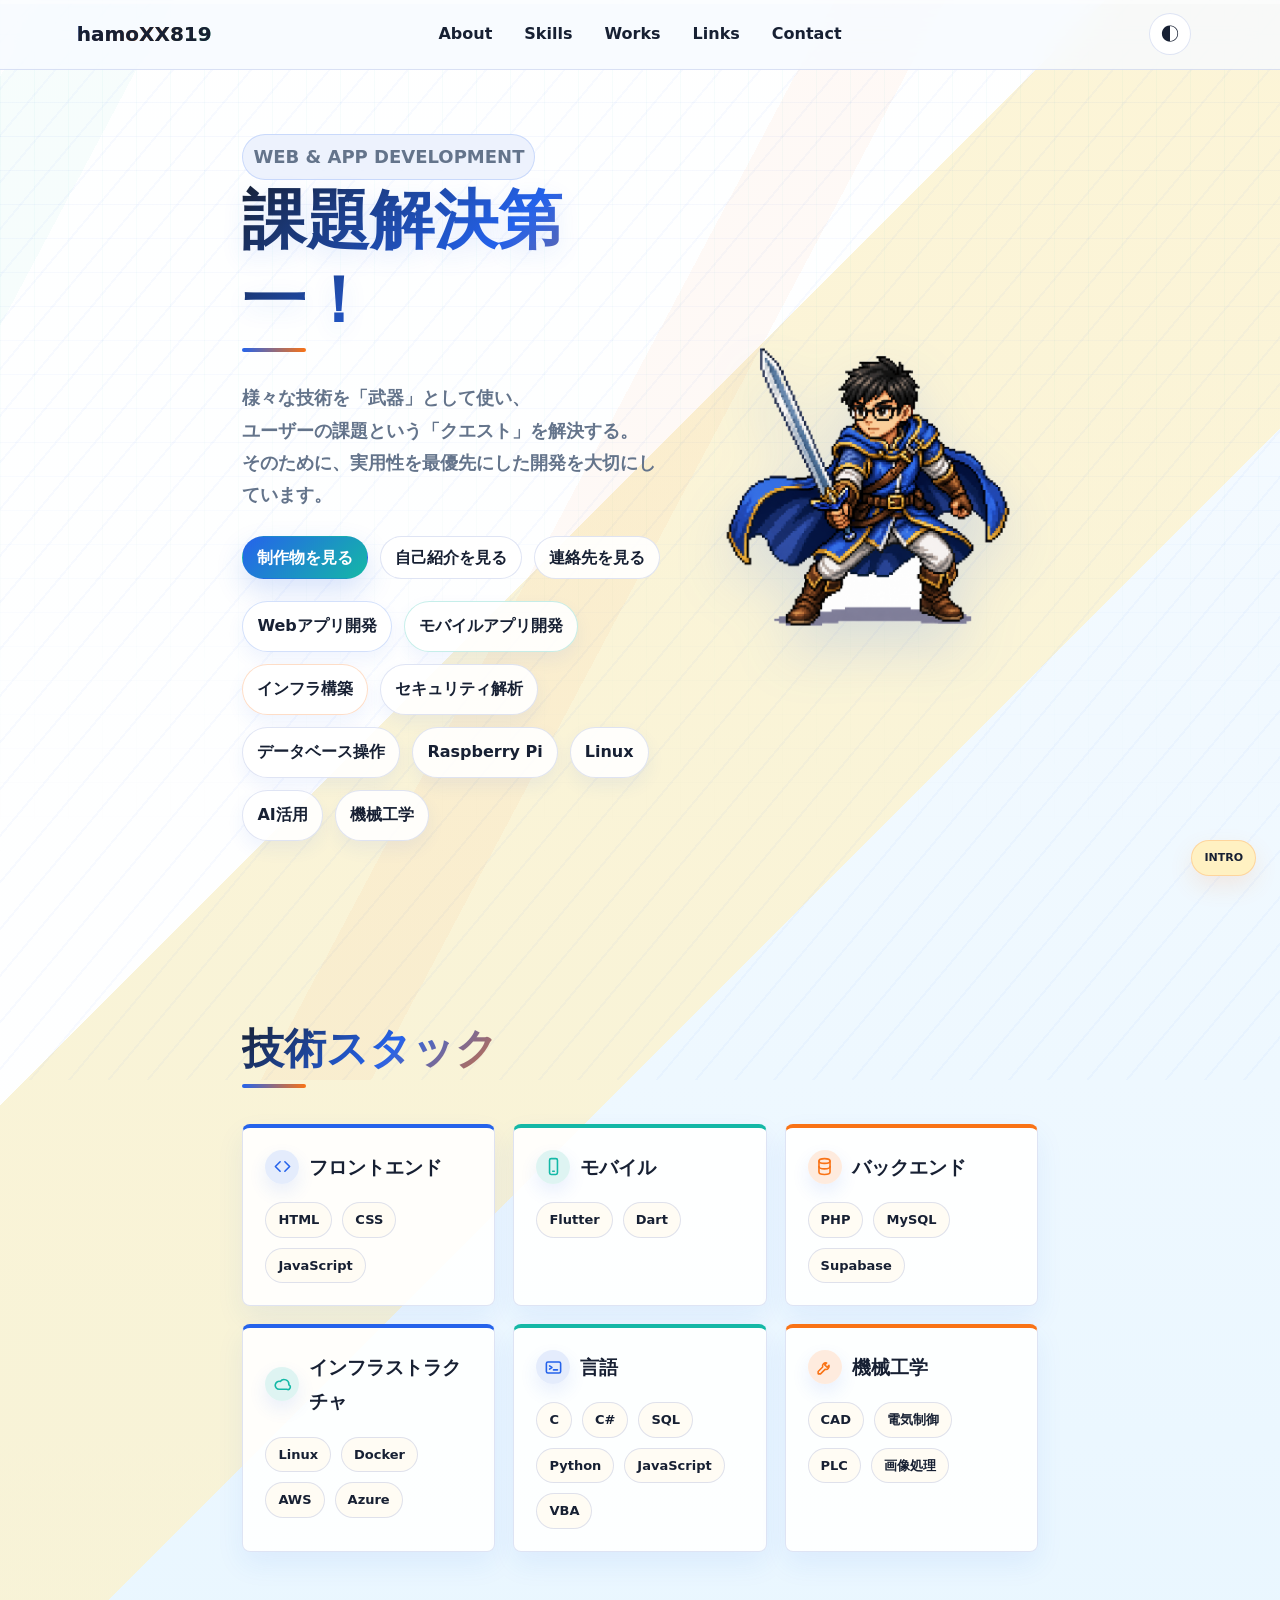
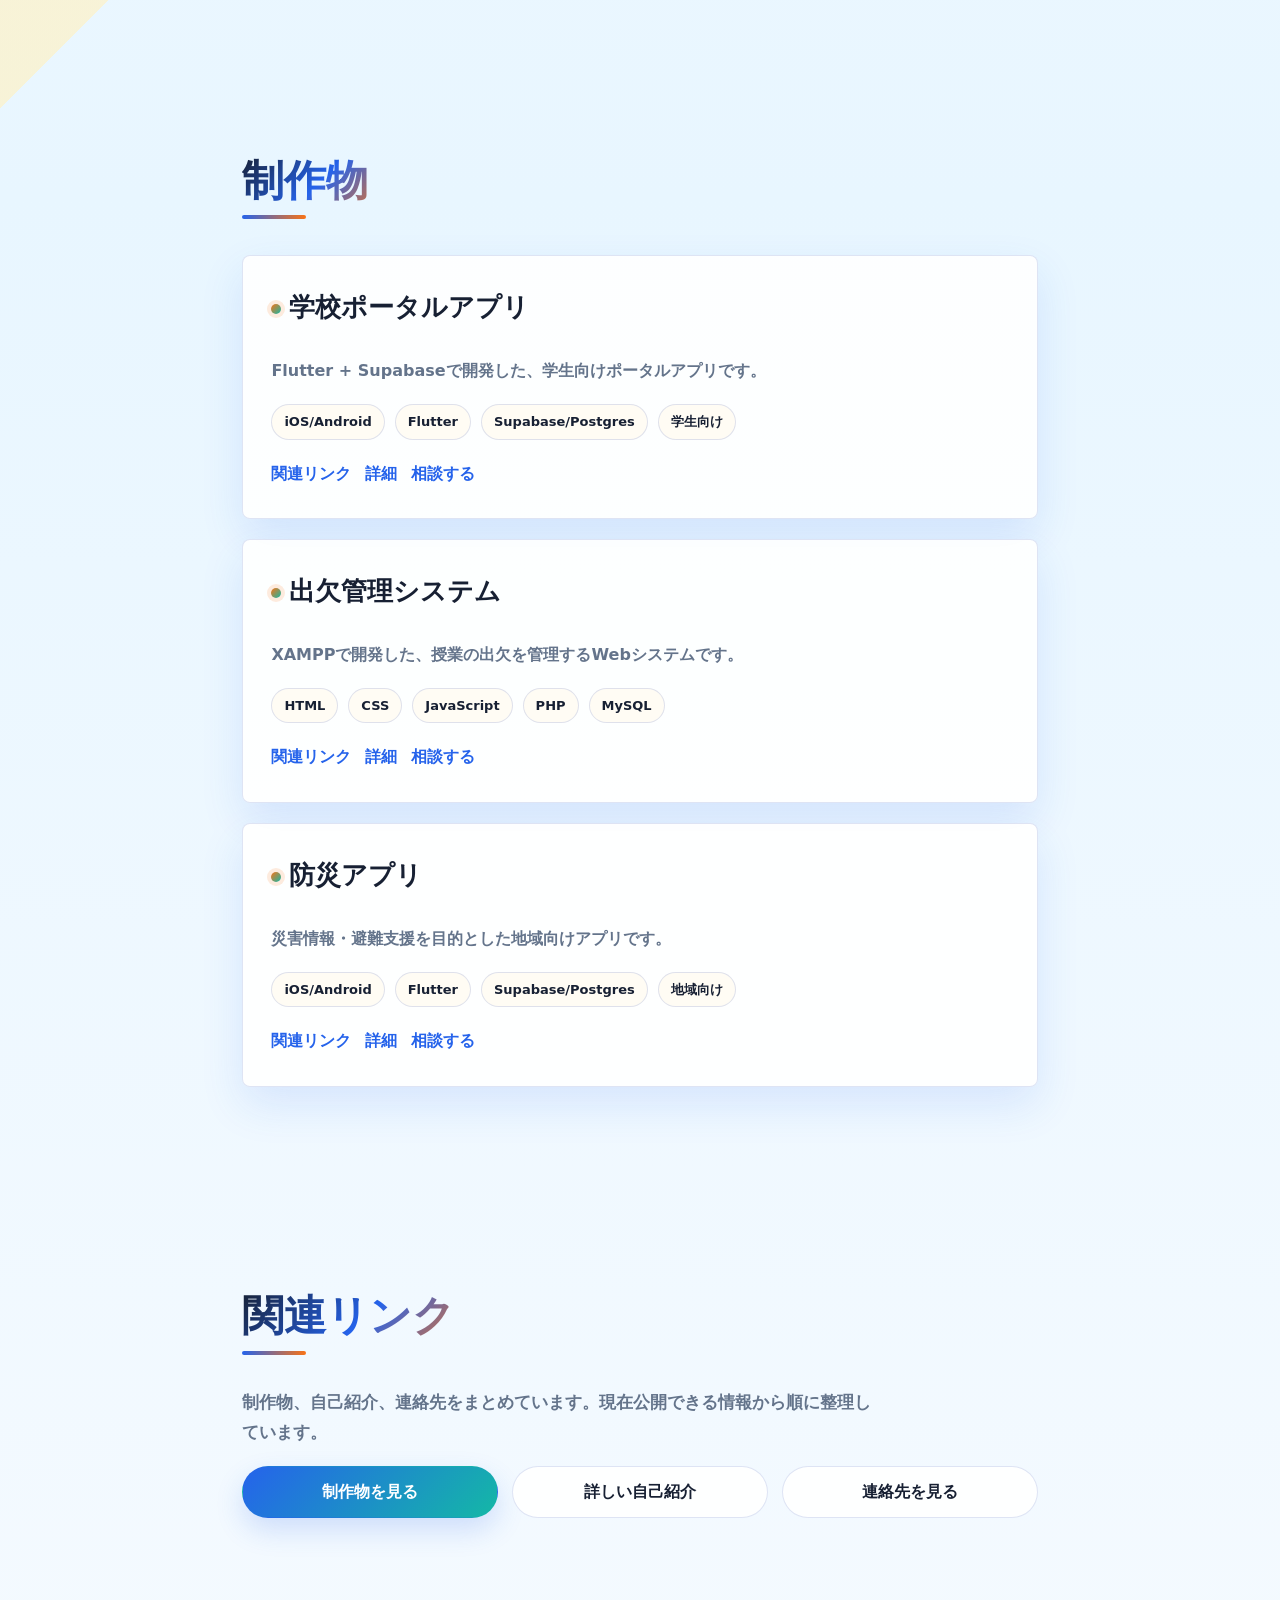
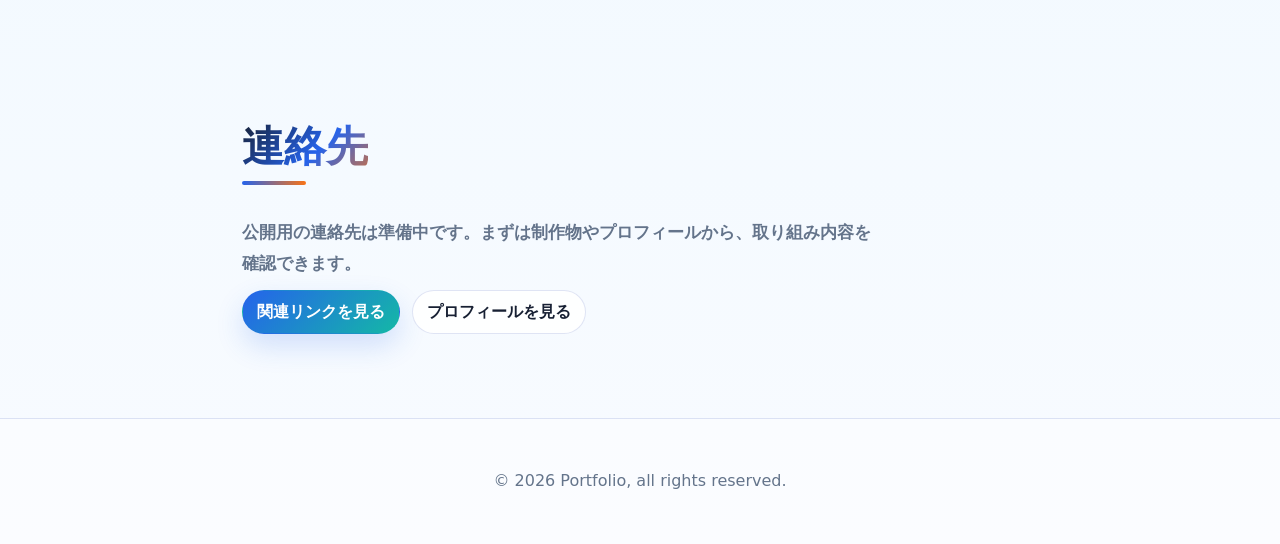
==== index.html @ 79cc450d "ヒーローにCTAボタン追加" ====
<!DOCTYPE html>
<html lang="ja">
<head>
  <meta charset="UTF-8">
  <meta name="viewport" content="width=device-width, initial-scale=1.0">

  <!-- SEO -->
  <title>hamoXX819 Site | アプリ開発・解析</title>
  <meta name="description" content="IT分野に転向し、Flutter・Supabase・PHPなどを使った開発を行っています。ポートフォリオサイト。">
  <meta name="keywords" content="ポートフォリオ,Web開発,アプリ開発,Flutter,Supabase,PHP">

  <!-- OGP -->
  <meta property="og:title" content="Portfolio | Web開発・アプリ開発">
  <meta property="og:description" content="IT分野に転向し、Flutter・Supabase・PHPなどを使った開発を行っています。">
  <meta property="og:type" content="website">
  <meta property="og:site_name" content="Portfolio Site">
  <meta property="og:image" content="images/profile.svg">
  <meta property="og:image:alt" content="プロフィールイメージ">

  <!-- Twitter Card -->
  <meta name="twitter:card" content="summary_large_image">
  <meta name="twitter:title" content="Portfolio">
  <meta name="twitter:description" content="Web開発・アプリ開発 ポートフォリオ">
  <meta name="twitter:image" content="images/profile.svg">

  <script>
    (function () {
      try {
        const savedTheme = localStorage.getItem('theme');
        const prefersDark = window.matchMedia('(prefers-color-scheme: dark)').matches;
        document.documentElement.dataset.theme = savedTheme || (prefersDark ? 'dark' : 'light');
      } catch (error) {
        document.documentElement.dataset.theme = 'light';
      }
    }());
  </script>

  <meta name="theme-color" content="#f7fbff">
  <link rel="preload" href="style.css" as="style" onload="this.rel='stylesheet'">
  <noscript><link rel="stylesheet" href="style.css"></noscript>
  <link rel="preload" href="script.js" as="script">

  <!-- Critical CSS: inline minimal styles for header/hero to reduce render-blocking -->
  <style>
    /* Critical above-the-fold styles */
    html{scroll-behavior:smooth}
    body{margin:0;font-family:"Hiragino Maru Gothic ProN","Yu Gothic","YuGothic","Noto Sans JP",system-ui,-apple-system,BlinkMacSystemFont,"Segoe UI",sans-serif;color:#172033;background:linear-gradient(135deg,rgba(255,255,255,.94) 0 22%,rgba(255,241,194,.65) 22% 34%,transparent 34%),linear-gradient(180deg,#f7fbff 0%,#e8f6ff 48%,#f8fbff 100%)}
    html[data-theme="dark"] body{color:#edf5ff;background:linear-gradient(135deg,rgba(96,165,250,.12) 0 22%,rgba(251,146,60,.12) 22% 34%,transparent 34%),linear-gradient(180deg,#111827 0%,#172033 48%,#0f172a 100%)}
    header{position:sticky;top:0;z-index:10;background:rgba(247,251,255,.82);backdrop-filter:blur(16px);border-bottom:1px solid rgba(30,64,175,.14);padding:12px 6%;display:grid;grid-template-columns:minmax(140px,1fr) auto minmax(140px,1fr);align-items:center}
    header h1{margin:0;font-size:20px;font-weight:900;color:#172033}
    header h1 a{color:inherit;text-decoration:none}
    .header-actions{display:flex;gap:8px;margin-left:auto}
    nav{justify-self:center}
    .menu-toggle{display:none}
    .intro-splash{position:fixed;inset:0;z-index:100;display:grid;place-items:center;background:linear-gradient(135deg,#f7fbff 0%,#fff7d8 48%,#e8f6ff 100%)}
    .intro-splash__title{font-size:clamp(34px,7vw,72px);font-weight:900;line-height:1.1;letter-spacing:0;color:#172033}
    .hero{display:grid;grid-template-columns:1fr minmax(240px,0.8fr);gap:32px;align-items:center;padding:64px 8%}
    .hero h2{font-size:clamp(36px,6vw,64px);font-weight:900;line-height:1.25;margin:0 0 12px}
    .hero-visual img{width:100%;height:auto;border-radius:16px}
    .scroll-progress{position:fixed;top:0;left:0;width:100%;height:4px}
    @media(max-width:768px){.hero{grid-template-columns:1fr;gap:20px;padding:40px 6%}.hero-visual{max-width:360px;margin-inline:auto}}
    @media(max-width:600px){.menu-toggle{display:flex}}
    @media(max-width:600px){header{display:flex}}
  </style>
</head>
<body>

<div class="intro-splash" id="intro-splash" aria-hidden="true">
  <div class="intro-splash__inner">
    <p class="intro-splash__title">Hello, World!</p>
  </div>
</div>

<header>
  <h1><a href="index.html">hamoXX819</a></h1>

  <nav id="menu" role="navigation" aria-label="メインナビゲーション" aria-hidden="false">
    <a href="about.html">About</a>
    <a href="#skills">Skills</a>
    <a href="#works">Works</a>
    <a href="#links">Links</a>
    <a href="#contact">Contact</a>
  </nav>

  <div class="header-actions">
    <button class="theme-toggle" type="button" aria-label="ダークモードに切り替え" aria-pressed="false">◐</button>
    <button class="menu-toggle" aria-label="メニュー" aria-controls="menu" aria-expanded="false">
      <span></span>
      <span></span>
      <span></span>
    </button>
  </div>
</header>

<div class="scroll-progress" aria-hidden="true">
  <span id="scroll-progress-bar"></span>
</div>

<div class="scene-indicator" id="scene-indicator" aria-hidden="true">INTRO</div>

<main>
  <section class="hero" data-scene="intro">
    <div class="hero-copy">
      <p class="eyebrow">Web &amp; App Development</p>
      <h2>課題解決第一！</h2>
      <p>
        様々な技術を「武器」として使い、<br>
        ユーザーの課題という「クエスト」を解決する。<br>
        そのために、実用性を最優先にした開発を大切にしています。<br>
      </p>
      <div class="hero-actions" aria-label="主要リンク">
        <a class="btn btn-primary" href="#works">制作物を見る</a>
        <a class="btn btn-ghost" href="about.html">自己紹介を見る</a>
        <a class="btn btn-ghost" href="#contact">連絡先を見る</a>
      </div>
      <div class="hero-points">
        <span>Webアプリ開発</span>
        <span>モバイルアプリ開発</span>
        <span>インフラ構築</span>
        <span>セキュリティ解析</span>
        <span>データベース操作</span>
        <span>Raspberry Pi</span>
        <span>Linux</span>
        <span>AI活用</span>
        <span>機械工学</span>
      </div>
    </div>
    <figure class="hero-visual">
      <img src="images/profile.svg" alt="プロフィールイメージ" decoding="async" fetchpriority="high" width="480" height="480">
    </figure>
  </section>

  <section id="skills" data-scene="skills">
    <h2>技術スタック</h2>
    <div class="skill-grid" data-card-list="skills"></div>
  </section>

  <section id="works" data-scene="works">
    <h2>制作物</h2>
    <div data-card-list="works" data-card-actions="true"></div>
  </section>

  <section id="links" data-scene="links">
    <h2>関連リンク</h2>
    <p class="section-lead">
      制作物、自己紹介、連絡先をまとめています。現在公開できる情報から順に整理しています。
    </p>
    <div class="link-actions">
      <a class="btn btn-primary" href="#works">制作物を見る</a>
      <a class="btn btn-ghost" href="about.html">詳しい自己紹介</a>
      <a class="btn btn-ghost" href="#contact">連絡先を見る</a>
    </div>
  </section>

  <section id="contact" data-scene="contact">
    <h2>連絡先</h2>
    <p class="section-lead">
      公開用の連絡先は準備中です。まずは制作物やプロフィールから、取り組み内容を確認できます。
    </p>
    <div class="contact-actions">
      <a class="btn btn-primary" href="#links">関連リンクを見る</a>
      <a class="btn btn-ghost" href="about.html">プロフィールを見る</a>
    </div>
  </section>
</main>

<footer>
  <p>© 2026 Portfolio, all rights reserved.</p>
</footer>

<script src="script.js" defer></script>

<!-- Modal for card details -->
<div id="card-modal" class="modal" role="dialog" aria-modal="true" aria-hidden="true">
  <div class="modal-overlay" data-close="true"></div>
  <div class="modal-dialog" role="document">
    <div class="modal-header">
      <h3 id="modal-title">Title</h3>
      <button class="modal-close" aria-label="閉じる">✕</button>
    </div>
    <div id="modal-body" class="modal-body">
      <p>詳細内容</p>
    </div>
  </div>
</div>

</body>
</html>
---- style.css ----
/* CSS Variables */
:root {
  --bg: #f7fbff;
  --bg-strong: #e8f6ff;
  --bg-end: #f8fbff;
  --shine: rgba(255, 255, 255, 0.94);
  --warm-band: rgba(255, 241, 194, 0.65);
  --text: #172033;
  --sub: #64748b;
  --main: #2563eb;
  --scene-main: #2563eb;
  --accent: #f97316;
  --accent-soft: #fff1c2;
  --accent-2: #14b8a6;
  --card: rgba(255, 255, 255, 0.9);
  --border: rgba(30, 64, 175, 0.14);
  --header-bg: rgba(247, 251, 255, 0.82);
  --shadow-soft: 0 18px 44px rgba(37, 99, 235, 0.12);
}

html[data-theme="dark"] {
  --bg: #111827;
  --bg-strong: #172033;
  --bg-end: #0f172a;
  --shine: rgba(96, 165, 250, 0.12);
  --warm-band: rgba(251, 146, 60, 0.12);
  --text: #edf5ff;
  --sub: #a5b4c7;
  --main: #60a5fa;
  --accent: #fb923c;
  --accent-soft: rgba(251, 191, 36, 0.14);
  --accent-2: #2dd4bf;
  --card: rgba(17, 24, 39, 0.88);
  --border: rgba(148, 163, 184, 0.22);
  --header-bg: rgba(15, 23, 42, 0.78);
  --shadow-soft: 0 20px 48px rgba(0, 0, 0, 0.32);
}

/* Keyframe Animations */
@keyframes fadeIn {
  from {
    opacity: 0;
  }
  to {
    opacity: 1;
  }
}

@keyframes slideUpFade {
  from {
    opacity: 0;
    transform: translateY(30px);
  }
  to {
    opacity: 1;
    transform: translateY(0);
  }
}

@keyframes slideInTitle {
  from {
    opacity: 0;
    transform: translateX(-26px);
  }
  to {
    opacity: 1;
    transform: translateX(0);
  }
}

@keyframes slideInFromLeft {
  from {
    opacity: 0;
    transform: translateX(-36px) translateY(28px);
  }
  to {
    opacity: 1;
    transform: translateX(0) translateY(0);
  }
}

@keyframes slideInFromRight {
  from {
    opacity: 0;
    transform: translateX(36px) translateY(28px);
  }
  to {
    opacity: 1;
    transform: translateX(0) translateY(0);
  }
}

@keyframes driftPattern {
  from {
    transform: translate3d(0, 0, 0);
  }
  to {
    transform: translate3d(-80px, -40px, 0);
  }
}

@keyframes introTitleIn {
  0% {
    opacity: 0;
    transform: translateY(14px);
    filter: blur(6px);
  }
  42%,
  68% {
    opacity: 1;
    transform: translateY(0);
    filter: blur(0);
  }
  100% {
    opacity: 0;
    transform: translateY(-18px);
    filter: blur(4px);
  }
}

@keyframes loadingRing {
  0% {
    transform: rotate(0deg);
  }
  100% {
    transform: rotate(360deg);
  }
}

@keyframes introSplashOut {
  0%,
  68% {
    opacity: 1;
    transform: translateY(0);
    visibility: visible;
  }
  100% {
    opacity: 0;
    transform: translateY(-100%);
    visibility: hidden;
  }
}

/* Reset & Base Styles */
* {
  box-sizing: border-box;
}

html {
  scroll-behavior: smooth;
  scroll-padding-top: var(--header-offset, 96px);
}

body {
  position: relative;
  isolation: isolate;
  margin: 0;
  font-family: "Hiragino Maru Gothic ProN", "Yu Gothic", "YuGothic", "Noto Sans JP", system-ui, -apple-system, BlinkMacSystemFont, "Segoe UI", sans-serif;
  background:
    linear-gradient(135deg, var(--shine) 0 22%, var(--warm-band) 22% 34%, transparent 34%),
    linear-gradient(180deg, var(--bg) 0%, var(--bg-strong) 48%, var(--bg-end) 100%);
  color: var(--text);
  line-height: 1.8;
  animation: fadeIn 0.6s ease-in-out;
  transition: color 0.45s ease;
  overflow-x: clip;
}

section[id] {
  scroll-margin-top: calc(var(--header-offset, 96px) + 12px);
}

body.scene-intro {
  --scene-main: #2563eb;
}

body.scene-skills {
  --scene-main: #0891b2;
}

body.scene-works {
  --scene-main: #14b8a6;
}

body.scene-links {
  --scene-main: #db2777;
}

body.scene-contact {
  --scene-main: #f97316;
}

body::before {
  content: "";
  position: fixed;
  inset: 0;
  z-index: -1;
  pointer-events: none;
  opacity: 0.72;
  transition: background 0.8s ease, opacity 0.6s ease;
  background-image:
    linear-gradient(rgba(37, 99, 235, 0.055) 1px, transparent 1px),
    linear-gradient(90deg, rgba(20, 184, 166, 0.055) 1px, transparent 1px);
  background-size: 34px 34px;
  mask-image: linear-gradient(180deg, black 0%, rgba(0, 0, 0, 0.72) 44%, transparent 100%);
}

body::after {
  content: "";
  position: fixed;
  inset: -20% -10%;
  z-index: -1;
  pointer-events: none;
  opacity: 0.34;
  background-image:
    linear-gradient(118deg, transparent 0 12%, rgba(20, 184, 166, 0.1) 12% 18%, transparent 18% 48%, rgba(249, 115, 22, 0.12) 48% 53%, transparent 53%),
    repeating-linear-gradient(130deg, rgba(37, 99, 235, 0.1) 0 2px, transparent 2px 30px);
  animation: driftPattern 22s linear infinite;
  transition: opacity 0.6s ease;
}

body.scene-intro::before {
  background-image:
    linear-gradient(rgba(37, 99, 235, 0.06) 1px, transparent 1px),
    linear-gradient(90deg, rgba(20, 184, 166, 0.05) 1px, transparent 1px);
}

body.scene-skills::before {
  background-image:
    linear-gradient(rgba(8, 145, 178, 0.07) 1px, transparent 1px),
    linear-gradient(90deg, rgba(249, 115, 22, 0.045) 1px, transparent 1px);
}

body.scene-works::before {
  background-image:
    linear-gradient(rgba(20, 184, 166, 0.07) 1px, transparent 1px),
    linear-gradient(90deg, rgba(37, 99, 235, 0.045) 1px, transparent 1px);
}

body.scene-links::before {
  background-image:
    linear-gradient(rgba(219, 39, 119, 0.06) 1px, transparent 1px),
    linear-gradient(90deg, rgba(249, 115, 22, 0.045) 1px, transparent 1px);
}

body.scene-contact::before {
  background-image:
    linear-gradient(rgba(249, 115, 22, 0.065) 1px, transparent 1px),
    linear-gradient(90deg, rgba(20, 184, 166, 0.045) 1px, transparent 1px);
}

body.scene-skills::after {
  opacity: 0.24;
}

body.scene-works::after {
  opacity: 0.28;
}

body.scene-links::after {
  opacity: 0.26;
}

body.scene-contact::after {
  opacity: 0.22;
}

body.scene-works .card,
body.scene-contact .card {
  box-shadow: var(--shadow-soft);
}

/* Header & Navigation */
header {
  position: sticky;
  top: 0;
  z-index: 10;
  background: var(--header-bg);
  backdrop-filter: blur(16px);
  border-bottom: 1px solid var(--border);
  padding: 14px 8%;
  display: grid;
  grid-template-columns: minmax(150px, 1fr) auto minmax(150px, 1fr);
  column-gap: 20px;
  align-items: center;
}

.header-actions {
  display: flex;
  gap: 8px;
  align-items: center;
  justify-self: end;
  margin-left: 0;
}

header h1 {
  justify-self: start;
  margin: 0;
  font-size: 22px;
  font-weight: 900;
  color: var(--text);
  transition: color 0.45s ease;
}

header h1 a {
  color: inherit;
  text-decoration: none;
  background: linear-gradient(135deg, var(--scene-main), var(--accent), var(--accent-2));
  -webkit-background-clip: text;
  background-clip: text;
  color: transparent;
}

.scroll-progress {
  position: fixed;
  top: 0;
  left: 0;
  width: 100%;
  height: 4px;
  z-index: 20;
  background: rgba(255, 255, 255, 0.45);
  backdrop-filter: blur(4px);
}

.scroll-progress #scroll-progress-bar {
  display: block;
  width: 100%;
  height: 100%;
  transform-origin: left center;
  transform: scaleX(0);
  background: linear-gradient(90deg, var(--accent), var(--accent-2), var(--scene-main));
  transition: background 0.45s ease;
}

.scene-indicator {
  position: fixed;
  right: 24px;
  bottom: 24px;
  z-index: 18;
  padding: 7px 12px;
  border-radius: 999px;
  font-size: 11px;
  letter-spacing: 0;
  font-weight: 900;
  color: var(--text);
  background: var(--accent-soft);
  border: 1px solid rgba(249, 115, 22, 0.22);
  box-shadow: 0 10px 24px rgba(249, 115, 22, 0.12);
  transition: background 0.45s ease, transform 0.3s ease;
}

body.scene-intro .scene-indicator {
  transform: translateY(0);
}

body.scene-skills .scene-indicator,
body.scene-works .scene-indicator,
body.scene-contact .scene-indicator {
  transform: translateY(-2px);
}

.header-about {
  margin-left: 12px;
  padding: 6px 10px;
  border-radius: 8px;
  background: transparent;
  color: var(--text);
  border: 1px solid transparent;
  font-weight: 700;
  text-decoration: none;
}

.header-about:hover {
  border-color: var(--border);
}

.theme-toggle {
  border: 1px solid var(--border);
  background: color-mix(in srgb, var(--card) 88%, white);
  color: var(--text);
  width: 42px;
  height: 42px;
  border-radius: 999px;
  cursor: pointer;
  margin-left: auto;
  margin-right: 12px;
  font-size: 18px;
  display: inline-flex;
  align-items: center;
  justify-content: center;
  transition: transform 0.2s ease, background 0.2s ease, color 0.2s ease;
}

.theme-toggle:hover {
  transform: translateY(-1px);
}

.theme-toggle:focus-visible,
.menu-toggle:focus-visible,
nav a:focus-visible,
.btn:focus-visible,
.card-links a:focus-visible,
.card-detail:focus-visible,
#contact a:focus-visible {
  outline: 2px solid var(--scene-main);
  outline-offset: 3px;
}

nav {
  display: flex;
  gap: 8px;
  align-items: center;
  justify-self: center;
}

nav a {
  color: var(--text);
  text-decoration: none;
  font-weight: 800;
  border-radius: 999px;
  padding: 8px 12px;
  transition: color 0.3s, background 0.3s, border-color 0.3s;
}

nav a:hover {
  background: color-mix(in srgb, var(--scene-main) 10%, transparent);
  color: var(--scene-main);
}

nav a.is-active {
  background: color-mix(in srgb, var(--scene-main) 12%, transparent);
  color: var(--scene-main);
}

/* Hamburger Menu */
.menu-toggle {
  display: none;
  flex-direction: column;
  background: none;
  border: none;
  cursor: pointer;
  padding: 0;
  gap: 6px;
}

.menu-toggle span {
  width: 24px;
  height: 3px;
  background: var(--text);
  border-radius: 2px;
  transition: all 0.3s;
}

.menu-toggle.active span:nth-child(1) {
  transform: rotate(45deg) translate(8px, 8px);
}

.menu-toggle.active span:nth-child(2) {
  opacity: 0;
}

.menu-toggle.active span:nth-child(3) {
  transform: rotate(-45deg) translate(7px, -7px);
}

/* Sections */
section {
  max-width: 1000px;
  margin: 0 auto;
  padding: 84px 8%;
  opacity: 0;
  animation: fadeIn 0.6s ease-out forwards;
}

section.in-view {
  animation: fadeIn 0.6s ease-out forwards;
}

section h2 {
  font-size: clamp(30px, 4vw, 42px);
  line-height: 1.25;
  font-weight: 900;
  margin-bottom: 24px;
  position: relative;
  padding-bottom: 12px;
  width: fit-content;
  background: linear-gradient(135deg, var(--text) 0%, var(--scene-main) 52%, var(--accent) 100%);
  -webkit-background-clip: text;
  background-clip: text;
  color: transparent;
  opacity: 0;
  transform: translateX(-26px);
  transition: opacity 0.4s ease, transform 0.4s ease;
}

section.in-view h2 {
  animation: slideInTitle 0.6s ease-out forwards;
}

section h2::after {
  content: "";
  display: block;
  width: 64px;
  height: 4px;
  background: linear-gradient(90deg, var(--scene-main), var(--accent));
  border-radius: 999px;
  margin-top: 8px;
  transition: background 0.45s ease;
}

main {
  display: block;
}

/* About Section */
#about {
  padding-top: 120px;
}

#about p {
  font-size: 18px;
  color: var(--sub);
}

.hero {
  display: grid;
  grid-template-columns: minmax(0, 1.3fr) minmax(240px, 0.8fr);
  gap: 48px;
  align-items: center;
  min-height: calc(100vh - var(--header-offset, 96px));
}

.eyebrow {
  display: inline-flex;
  margin: 0 0 14px;
  padding: 6px 10px;
  border: 1px solid color-mix(in srgb, var(--scene-main) 18%, transparent);
  border-radius: 999px;
  background: color-mix(in srgb, var(--scene-main) 8%, var(--card));
  letter-spacing: 0;
  text-transform: uppercase;
  color: var(--scene-main);
  font-size: 12px;
  font-weight: 900;
  transition: color 0.45s ease;
}

.section-lead {
  max-width: 640px;
  margin: -4px 0 0;
  color: var(--sub);
  font-size: 17px;
  font-weight: 600;
}

.hero h2 {
  font-size: clamp(36px, 6vw, 64px);
  line-height: 1.25;
  margin-bottom: 20px;
  letter-spacing: 0;
  text-shadow: 0 8px 24px rgba(37, 99, 235, 0.12);
}

.hero p {
  font-size: 18px;
  font-weight: 600;
  color: var(--sub);
  margin-bottom: 0;
}

.hero-actions {
  display: flex;
  flex-wrap: wrap;
  gap: 12px;
  margin-top: 24px;
}

.hero-points {
  display: flex;
  flex-wrap: wrap;
  gap: 12px;
  margin-top: 22px;
}

.hero-points span,
.tag-list span {
  border: 1px solid var(--border);
  background: var(--card);
  border-radius: 999px;
  font-weight: 800;
}

.hero-points span {
  padding: 10px 14px;
  color: var(--text);
  box-shadow: 0 8px 18px rgba(37, 99, 235, 0.07);
  transition: color 0.45s ease;
}

.hero-points span:nth-child(1) {
  border-color: rgba(37, 99, 235, 0.2);
}

.hero-points span:nth-child(2) {
  border-color: rgba(20, 184, 166, 0.24);
}

.hero-points span:nth-child(3) {
  border-color: rgba(249, 115, 22, 0.24);
}

.profile-list {
  margin: 18px 0 0;
  padding-left: 18px;
  color: var(--sub);
}

.profile-list li {
  margin-bottom: 6px;
}

.hero-visual {
  margin: 0;
  position: relative;
  justify-self: center;
}

.hero-visual img {
  width: 100%;
  display: block;
  border: 0;
  border-radius: 0;
  background: transparent;
  box-shadow: none;
  filter: drop-shadow(0 24px 28px rgba(37, 99, 235, 0.16));
}

html[data-theme="dark"] .hero-visual img {
  box-shadow: none;
  filter: drop-shadow(0 24px 28px rgba(0, 0, 0, 0.32));
}

/* Skills */
.skill-grid {
  display: grid;
  grid-template-columns: repeat(auto-fit, minmax(220px, 1fr));
  gap: 18px;
}

.principle-list {
  grid-template-columns: 1fr;
}

.skill-card {
  border: 1px solid var(--border);
  background: var(--card);
  padding: 22px;
  border-radius: 8px;
  box-shadow: 0 12px 28px rgba(37, 99, 235, 0.08);
  opacity: 0;
  transform: translateY(24px);
}

.skill-card:nth-child(3n + 1) {
  border-top: 4px solid var(--scene-main);
}

.skill-card:nth-child(3n + 2) {
  border-top: 4px solid var(--accent-2);
}

.skill-card:nth-child(3n) {
  border-top: 4px solid var(--accent);
}

.skill-card.in-view {
  animation: slideUpFade 0.6s ease-out forwards;
}

.hero-visual {
  opacity: 0;
  transform: translateY(24px);
}

.hero-visual.in-view {
  animation: slideUpFade 0.6s ease-out forwards;
}

.skill-card h3 {
  display: flex;
  align-items: center;
  gap: 10px;
  margin: 0 0 8px;
  font-size: 19px;
  font-weight: 900;
  color: var(--text);
}

.skill-icon {
  display: inline-flex;
  flex: 0 0 auto;
  align-items: center;
  justify-content: center;
  width: 34px;
  height: 34px;
  border-radius: 999px;
  color: var(--scene-main);
  background: color-mix(in srgb, var(--scene-main) 12%, var(--card));
  box-shadow: 0 8px 18px rgba(37, 99, 235, 0.1);
}

.skill-icon svg {
  width: 19px;
  height: 19px;
  fill: none;
  stroke: currentColor;
  stroke-width: 2;
  stroke-linecap: round;
  stroke-linejoin: round;
}

.skill-card-mobile .skill-icon,
.skill-card-infra .skill-icon {
  color: var(--accent-2);
  background: color-mix(in srgb, var(--accent-2) 14%, var(--card));
}

.skill-card-backend .skill-icon,
.skill-card-engineering .skill-icon {
  color: var(--accent);
  background: color-mix(in srgb, var(--accent) 14%, var(--card));
}

.skill-card-practical .skill-icon,
.skill-card-cert-security .skill-icon {
  color: var(--accent-2);
  background: color-mix(in srgb, var(--accent-2) 14%, var(--card));
}

.skill-card-maintainable .skill-icon,
.skill-card-cert-electric .skill-icon {
  color: var(--accent);
  background: color-mix(in srgb, var(--accent) 14%, var(--card));
}

.skill-card-hobby-diy .skill-icon,
.skill-card-hobby-game .skill-icon {
  color: var(--accent);
  background: color-mix(in srgb, var(--accent) 14%, var(--card));
}

.skill-card-hobby-travel .skill-icon,
.skill-card-hobby-manga .skill-icon {
  color: var(--accent-2);
  background: color-mix(in srgb, var(--accent-2) 14%, var(--card));
}

.skill-card p {
  margin: 0;
  color: var(--sub);
}

.skill-tag-list {
  margin-top: 12px;
}

/* Cards */
.card {
  background: var(--card);
  border: 1px solid var(--border);
  border-radius: 8px;
  padding: 28px;
  margin-top: 20px;
  box-shadow: var(--shadow-soft);
  transition: all 0.25s ease;
  opacity: 0;
  transform: translateY(30px);
}

.card.in-view {
  /* default animation for cards; will be overridden when from-left/from-right present */
  animation: slideUpFade 0.6s ease-out forwards;
}

/* Alternating entrance: left / right */
.card.from-left {
  opacity: 0;
  transform: translateX(-36px) translateY(28px);
}
.card.from-right {
  opacity: 0;
  transform: translateX(36px) translateY(28px);
}

.card.from-left.in-view {
  animation: slideInFromLeft 0.62s cubic-bezier(.2,.9,.2,1) forwards;
}
.card.from-right.in-view {
  animation: slideInFromRight 0.62s cubic-bezier(.2,.9,.2,1) forwards;
}

.card:nth-child(2) {
  animation-delay: 0.1s;
}

.card:nth-child(3) {
  animation-delay: 0.2s;
}

.card:nth-child(4) {
  animation-delay: 0.3s;
}

.card:hover {
  transform: translateY(-6px);
  border-color: color-mix(in srgb, var(--scene-main) 34%, var(--border));
  box-shadow: 0 22px 46px rgba(37, 99, 235, 0.16);
}

.card h3 {
  margin-top: 0;
  font-size: 26px;
  font-weight: 900;
  color: var(--text);
  position: relative;
}

.card h3::before {
  content: "";
  display: inline-block;
  width: 10px;
  height: 10px;
  margin-right: 8px;
  border-radius: 999px;
  background: linear-gradient(135deg, var(--accent), var(--accent-2));
  box-shadow: 0 0 0 4px color-mix(in srgb, var(--accent) 14%, transparent);
  vertical-align: 0.1em;
}

.card p {
  font-weight: 600;
  color: var(--sub);
  margin-bottom: 0;
}

.tag-list {
  display: flex;
  flex-wrap: wrap;
  gap: 10px;
  margin-top: 18px;
}

.tag-list span {
  padding: 8px 12px;
  color: var(--text);
  background: color-mix(in srgb, var(--card) 82%, var(--accent-soft));
  border-radius: 999px;
  font-size: 13px;
  line-height: 1.35;
}

.card-links {
  display: flex;
  flex-wrap: wrap;
  gap: 14px;
  margin-top: 18px;
}

.card-links a {
  color: var(--scene-main);
  text-decoration: none;
  font-weight: 900;
  border-radius: 999px;
  padding: 2px 0;
}

.card-detail {
  appearance: none;
  border: 0;
  background: transparent;
  color: var(--scene-main);
  cursor: pointer;
  font: inherit;
  font-weight: 900;
  padding: 0;
}

.card-links a:hover,
.card-detail:hover {
  text-decoration: underline;
}

/* Buttons */
.btn {
  display: inline-flex;
  align-items: center;
  justify-content: center;
  gap: 8px;
  padding: 10px 14px;
  border-radius: 999px;
  text-decoration: none;
  font-weight: 900;
  line-height: 1.35;
}

.btn-primary {
  background: linear-gradient(135deg, var(--scene-main), var(--accent-2));
  color: white;
  border: 1px solid transparent;
  box-shadow: 0 12px 28px rgba(37, 99, 235, 0.18);
}

.btn-ghost {
  background: var(--card);
  color: var(--text);
  border: 1px solid var(--border);
}

.contact-actions {
  display: flex;
  gap: 12px;
  align-items: center;
  margin-top: 12px;
}

.link-actions {
  display: grid;
  grid-template-columns: repeat(3, minmax(0, 1fr));
  gap: 14px;
  margin-top: 18px;
}

.link-actions .btn {
  min-height: 52px;
}

html[data-theme="dark"] .hero-points span,
html[data-theme="dark"] .tag-list span {
  background: rgba(15, 23, 42, 0.45);
}

/* Contact Section */
#contact a:not(.btn) {
  color: var(--scene-main);
  text-decoration: none;
  font-weight: 600;
  transition: color 0.3s;
}

#contact a:not(.btn):hover {
  color: var(--scene-main);
  text-decoration: underline;
}

/* Footer */
footer {
  text-align: center;
  padding: 32px;
  color: var(--sub);
  border-top: 1px solid var(--border);
  background: color-mix(in srgb, var(--card) 42%, transparent);
}

/* Modal styles for card details */
.no-scroll {
  overflow: hidden;
}

.intro-splash {
  position: fixed;
  inset: 0;
  z-index: 100;
  display: grid;
  place-items: center;
  overflow: hidden;
  background:
    radial-gradient(circle at 18% 18%, rgba(20, 184, 166, 0.12), transparent 34%),
    radial-gradient(circle at 82% 24%, rgba(249, 115, 22, 0.14), transparent 32%),
    linear-gradient(135deg, var(--bg) 0%, color-mix(in srgb, var(--accent-soft) 62%, var(--bg)) 48%, var(--bg-strong) 100%);
  animation: introSplashOut 2.3s cubic-bezier(.77, 0, .18, 1) forwards;
}

.intro-splash::before {
  content: "";
  position: absolute;
  inset: 18%;
  border: 1px solid color-mix(in srgb, var(--scene-main) 12%, transparent);
  border-radius: 999px;
  transform: rotate(-5deg);
}

.intro-splash__inner {
  position: relative;
  padding: 0 6%;
  text-align: center;
}

.intro-splash__inner::after {
  content: "";
  display: block;
  width: 52px;
  height: 52px;
  margin: 24px auto 0;
  border: 6px solid color-mix(in srgb, var(--scene-main) 14%, var(--card));
  border-top-color: var(--accent);
  border-right-color: var(--accent-2);
  border-radius: 50%;
  box-shadow: 0 12px 28px rgba(37, 99, 235, 0.12);
  animation: loadingRing 0.9s linear infinite;
}

.intro-splash__inner::before {
  content: none;
}

.intro-splash__title {
  margin: 0;
  font-size: clamp(34px, 7vw, 72px);
  font-weight: 900;
  line-height: 1.1;
  color: var(--text);
  text-shadow: 0 14px 32px rgba(37, 99, 235, 0.12);
  animation: introTitleIn 2.05s cubic-bezier(.2, .9, .2, 1) forwards;
}

.intro-splash.is-hidden {
  display: none;
}

.modal {
  position: fixed;
  inset: 0;
  display: none;
  align-items: center;
  justify-content: center;
  z-index: 60;
}
.modal[aria-hidden="false"] {
  display: flex;
}

.modal-overlay {
  position: absolute;
  inset: 0;
  background: rgba(2,6,23,0.48);
  backdrop-filter: blur(4px);
  opacity: 0;
  transition: opacity 200ms ease;
}
.modal[aria-hidden="false"] .modal-overlay {
  opacity: 1;
}

.modal-dialog {
  position: relative;
  width: min(720px, 94%);
  max-height: 86vh;
  background: var(--card);
  border-radius: 12px;
  padding: 18px;
  box-shadow: 0 24px 48px rgba(2,6,23,0.24);
  transform: translateY(8px) scale(0.995);
  opacity: 0;
  transition: transform 260ms cubic-bezier(.2,.9,.2,1), opacity 180ms ease;
  overflow: auto;
}
.modal[aria-hidden="false"] .modal-dialog {
  transform: translateY(0) scale(1);
  opacity: 1;
}

.modal-header {
  display: flex;
  align-items: center;
  justify-content: space-between;
  gap: 12px;
  margin-bottom: 12px;
}
.modal-header h3 {
  margin: 0;
  font-size: 20px;
  color: var(--scene-main);
}
.modal-close {
  border: none;
  background: transparent;
  font-size: 18px;
  padding: 6px 8px;
  cursor: pointer;
}
.modal-body {
  color: var(--sub);
  line-height: 1.6;
}

@media (max-width: 600px) {
  .modal-dialog { padding: 14px; }
}

@media (prefers-reduced-motion: reduce) {
  *, *::before, *::after {
    animation-duration: 0.01ms !important;
    animation-iteration-count: 1 !important;
    transition-duration: 0.01ms !important;
    scroll-behavior: auto !important;
  }
}

/* Tablet Responsive (768px and below) */
@media (max-width: 768px) {
  header {
    padding: 12px 6%;
    grid-template-columns: minmax(120px, 1fr) auto minmax(120px, 1fr);
    column-gap: 12px;
  }

  header h1 {
    font-size: 20px;
  }

  section {
    padding: 60px 6%;
  }

  section h2 {
    font-size: 28px;
  }

  .hero {
    grid-template-columns: 1fr;
    gap: 28px;
  }

  .hero-visual {
    max-width: 360px;
    margin-inline: auto;
  }

  .skill-grid {
    grid-template-columns: 1fr;
  }

  .card {
    padding: 24px;
  }

  .link-actions {
    grid-template-columns: 1fr;
  }

  .card h3 {
    font-size: 22px;
  }
}

/* Mobile Responsive (600px and below) */
@media (max-width: 600px) {
  header {
    padding: 12px 5%;
    display: flex;
    flex-wrap: wrap;
    align-items: center;
    gap: 10px;
  }

  header h1 {
    flex: 1 1 auto;
    min-width: 0;
    font-size: 18px;
    order: 1;
  }

  header h1 a {
    display: inline-block;
    max-width: 100%;
    overflow-wrap: anywhere;
  }

  .menu-toggle {
    display: flex;
    order: 2;
    align-items: center;
    justify-content: center;
    width: 42px;
    height: 42px;
    border: 1px solid var(--border);
    border-radius: 999px;
    background: var(--card);
  }

  .header-actions {
    order: 2;
    width: auto;
    margin-left: auto;
    justify-content: flex-end;
  }

  .theme-toggle {
    width: 42px;
    height: 42px;
    margin: 0;
  }

  nav {
    display: none;
    flex-direction: column;
    gap: 8px;
    width: 100%;
    order: 3;
    padding: 12px 0 4px;
    border-top: 1px solid var(--border);
    margin-top: 2px;
  }

  nav.active {
    display: flex;
  }

  nav a {
    width: 100%;
    font-size: 16px;
    padding: 10px 12px;
    border-radius: 8px;
  }

  section {
    padding: 56px 5%;
  }

  section h2 {
    font-size: 24px;
  }

  #about p {
    font-size: 16px;
  }

  .hero {
    min-height: auto;
    padding-top: 48px;
  }

  .hero h2 {
    font-size: 34px;
  }

  .hero p {
    font-size: 16px;
  }

  .hero-actions {
    gap: 10px;
    margin-top: 20px;
  }

  .hero-actions .btn {
    width: 100%;
  }

  .hero-points {
    gap: 8px;
    margin-top: 20px;
  }

  .hero-points span {
    padding: 8px 10px;
    font-size: 13px;
    line-height: 1.35;
  }

  .hero-visual {
    max-width: min(320px, 88vw);
  }

  .card {
    padding: 20px;
    margin-top: 16px;
  }

  .contact-actions {
    flex-direction: column;
    align-items: stretch;
  }

  .contact-actions .btn,
  .link-actions .btn {
    width: 100%;
  }

  .card h3 {
    font-size: 20px;
  }

  .card p {
    font-size: 14px;
  }

  .section-lead {
    font-size: 15px;
  }

  .tag-list {
    gap: 8px;
  }

  .tag-list span {
    padding: 7px 10px;
    font-size: 12px;
  }

  .scene-indicator {
    display: none;
  }

  /* On small screens, avoid horizontal slide to improve readability
     and reduce motion. Force vertical slide/fade for card entrances. */
  .card.from-left,
  .card.from-right {
    transform: translateY(24px) !important;
  }

  .card.from-left.in-view,
  .card.from-right.in-view {
    animation: slideUpFade 0.52s ease-out forwards !important;
    animation-delay: 0ms !important;
  }
}
---- style.css ----
/* CSS Variables */
:root {
  --bg: #f7fbff;
  --bg-strong: #e8f6ff;
  --bg-end: #f8fbff;
  --shine: rgba(255, 255, 255, 0.94);
  --warm-band: rgba(255, 241, 194, 0.65);
  --text: #172033;
  --sub: #64748b;
  --main: #2563eb;
  --scene-main: #2563eb;
  --accent: #f97316;
  --accent-soft: #fff1c2;
  --accent-2: #14b8a6;
  --card: rgba(255, 255, 255, 0.9);
  --border: rgba(30, 64, 175, 0.14);
  --header-bg: rgba(247, 251, 255, 0.82);
  --shadow-soft: 0 18px 44px rgba(37, 99, 235, 0.12);
}

html[data-theme="dark"] {
  --bg: #111827;
  --bg-strong: #172033;
  --bg-end: #0f172a;
  --shine: rgba(96, 165, 250, 0.12);
  --warm-band: rgba(251, 146, 60, 0.12);
  --text: #edf5ff;
  --sub: #a5b4c7;
  --main: #60a5fa;
  --accent: #fb923c;
  --accent-soft: rgba(251, 191, 36, 0.14);
  --accent-2: #2dd4bf;
  --card: rgba(17, 24, 39, 0.88);
  --border: rgba(148, 163, 184, 0.22);
  --header-bg: rgba(15, 23, 42, 0.78);
  --shadow-soft: 0 20px 48px rgba(0, 0, 0, 0.32);
}

/* Keyframe Animations */
@keyframes fadeIn {
  from {
    opacity: 0;
  }
  to {
    opacity: 1;
  }
}

@keyframes slideUpFade {
  from {
    opacity: 0;
    transform: translateY(30px);
  }
  to {
    opacity: 1;
    transform: translateY(0);
  }
}

@keyframes slideInTitle {
  from {
    opacity: 0;
    transform: translateX(-26px);
  }
  to {
    opacity: 1;
    transform: translateX(0);
  }
}

@keyframes slideInFromLeft {
  from {
    opacity: 0;
    transform: translateX(-36px) translateY(28px);
  }
  to {
    opacity: 1;
    transform: translateX(0) translateY(0);
  }
}

@keyframes slideInFromRight {
  from {
    opacity: 0;
    transform: translateX(36px) translateY(28px);
  }
  to {
    opacity: 1;
    transform: translateX(0) translateY(0);
  }
}

@keyframes driftPattern {
  from {
    transform: translate3d(0, 0, 0);
  }
  to {
    transform: translate3d(-80px, -40px, 0);
  }
}

@keyframes introTitleIn {
  0% {
    opacity: 0;
    transform: translateY(14px);
    filter: blur(6px);
  }
  42%,
  68% {
    opacity: 1;
    transform: translateY(0);
    filter: blur(0);
  }
  100% {
    opacity: 0;
    transform: translateY(-18px);
    filter: blur(4px);
  }
}

@keyframes loadingRing {
  0% {
    transform: rotate(0deg);
  }
  100% {
    transform: rotate(360deg);
  }
}

@keyframes introSplashOut {
  0%,
  68% {
    opacity: 1;
    transform: translateY(0);
    visibility: visible;
  }
  100% {
    opacity: 0;
    transform: translateY(-100%);
    visibility: hidden;
  }
}

/* Reset & Base Styles */
* {
  box-sizing: border-box;
}

html {
  scroll-behavior: smooth;
  scroll-padding-top: var(--header-offset, 96px);
}

body {
  position: relative;
  isolation: isolate;
  margin: 0;
  font-family: "Hiragino Maru Gothic ProN", "Yu Gothic", "YuGothic", "Noto Sans JP", system-ui, -apple-system, BlinkMacSystemFont, "Segoe UI", sans-serif;
  background:
    linear-gradient(135deg, var(--shine) 0 22%, var(--warm-band) 22% 34%, transparent 34%),
    linear-gradient(180deg, var(--bg) 0%, var(--bg-strong) 48%, var(--bg-end) 100%);
  color: var(--text);
  line-height: 1.8;
  animation: fadeIn 0.6s ease-in-out;
  transition: color 0.45s ease;
  overflow-x: clip;
}

section[id] {
  scroll-margin-top: calc(var(--header-offset, 96px) + 12px);
}

body.scene-intro {
  --scene-main: #2563eb;
}

body.scene-skills {
  --scene-main: #0891b2;
}

body.scene-works {
  --scene-main: #14b8a6;
}

body.scene-links {
  --scene-main: #db2777;
}

body.scene-contact {
  --scene-main: #f97316;
}

body::before {
  content: "";
  position: fixed;
  inset: 0;
  z-index: -1;
  pointer-events: none;
  opacity: 0.72;
  transition: background 0.8s ease, opacity 0.6s ease;
  background-image:
    linear-gradient(rgba(37, 99, 235, 0.055) 1px, transparent 1px),
    linear-gradient(90deg, rgba(20, 184, 166, 0.055) 1px, transparent 1px);
  background-size: 34px 34px;
  mask-image: linear-gradient(180deg, black 0%, rgba(0, 0, 0, 0.72) 44%, transparent 100%);
}

body::after {
  content: "";
  position: fixed;
  inset: -20% -10%;
  z-index: -1;
  pointer-events: none;
  opacity: 0.34;
  background-image:
    linear-gradient(118deg, transparent 0 12%, rgba(20, 184, 166, 0.1) 12% 18%, transparent 18% 48%, rgba(249, 115, 22, 0.12) 48% 53%, transparent 53%),
    repeating-linear-gradient(130deg, rgba(37, 99, 235, 0.1) 0 2px, transparent 2px 30px);
  animation: driftPattern 22s linear infinite;
  transition: opacity 0.6s ease;
}

body.scene-intro::before {
  background-image:
    linear-gradient(rgba(37, 99, 235, 0.06) 1px, transparent 1px),
    linear-gradient(90deg, rgba(20, 184, 166, 0.05) 1px, transparent 1px);
}

body.scene-skills::before {
  background-image:
    linear-gradient(rgba(8, 145, 178, 0.07) 1px, transparent 1px),
    linear-gradient(90deg, rgba(249, 115, 22, 0.045) 1px, transparent 1px);
}

body.scene-works::before {
  background-image:
    linear-gradient(rgba(20, 184, 166, 0.07) 1px, transparent 1px),
    linear-gradient(90deg, rgba(37, 99, 235, 0.045) 1px, transparent 1px);
}

body.scene-links::before {
  background-image:
    linear-gradient(rgba(219, 39, 119, 0.06) 1px, transparent 1px),
    linear-gradient(90deg, rgba(249, 115, 22, 0.045) 1px, transparent 1px);
}

body.scene-contact::before {
  background-image:
    linear-gradient(rgba(249, 115, 22, 0.065) 1px, transparent 1px),
    linear-gradient(90deg, rgba(20, 184, 166, 0.045) 1px, transparent 1px);
}

body.scene-skills::after {
  opacity: 0.24;
}

body.scene-works::after {
  opacity: 0.28;
}

body.scene-links::after {
  opacity: 0.26;
}

body.scene-contact::after {
  opacity: 0.22;
}

body.scene-works .card,
body.scene-contact .card {
  box-shadow: var(--shadow-soft);
}

/* Header & Navigation */
header {
  position: sticky;
  top: 0;
  z-index: 10;
  background: var(--header-bg);
  backdrop-filter: blur(16px);
  border-bottom: 1px solid var(--border);
  padding: 14px 8%;
  display: grid;
  grid-template-columns: minmax(150px, 1fr) auto minmax(150px, 1fr);
  column-gap: 20px;
  align-items: center;
}

.header-actions {
  display: flex;
  gap: 8px;
  align-items: center;
  justify-self: end;
  margin-left: 0;
}

header h1 {
  justify-self: start;
  margin: 0;
  font-size: 22px;
  font-weight: 900;
  color: var(--text);
  transition: color 0.45s ease;
}

header h1 a {
  color: inherit;
  text-decoration: none;
  background: linear-gradient(135deg, var(--scene-main), var(--accent), var(--accent-2));
  -webkit-background-clip: text;
  background-clip: text;
  color: transparent;
}

.scroll-progress {
  position: fixed;
  top: 0;
  left: 0;
  width: 100%;
  height: 4px;
  z-index: 20;
  background: rgba(255, 255, 255, 0.45);
  backdrop-filter: blur(4px);
}

.scroll-progress #scroll-progress-bar {
  display: block;
  width: 100%;
  height: 100%;
  transform-origin: left center;
  transform: scaleX(0);
  background: linear-gradient(90deg, var(--accent), var(--accent-2), var(--scene-main));
  transition: background 0.45s ease;
}

.scene-indicator {
  position: fixed;
  right: 24px;
  bottom: 24px;
  z-index: 18;
  padding: 7px 12px;
  border-radius: 999px;
  font-size: 11px;
  letter-spacing: 0;
  font-weight: 900;
  color: var(--text);
  background: var(--accent-soft);
  border: 1px solid rgba(249, 115, 22, 0.22);
  box-shadow: 0 10px 24px rgba(249, 115, 22, 0.12);
  transition: background 0.45s ease, transform 0.3s ease;
}

body.scene-intro .scene-indicator {
  transform: translateY(0);
}

body.scene-skills .scene-indicator,
body.scene-works .scene-indicator,
body.scene-contact .scene-indicator {
  transform: translateY(-2px);
}

.header-about {
  margin-left: 12px;
  padding: 6px 10px;
  border-radius: 8px;
  background: transparent;
  color: var(--text);
  border: 1px solid transparent;
  font-weight: 700;
  text-decoration: none;
}

.header-about:hover {
  border-color: var(--border);
}

.theme-toggle {
  border: 1px solid var(--border);
  background: color-mix(in srgb, var(--card) 88%, white);
  color: var(--text);
  width: 42px;
  height: 42px;
  border-radius: 999px;
  cursor: pointer;
  margin-left: auto;
  margin-right: 12px;
  font-size: 18px;
  display: inline-flex;
  align-items: center;
  justify-content: center;
  transition: transform 0.2s ease, background 0.2s ease, color 0.2s ease;
}

.theme-toggle:hover {
  transform: translateY(-1px);
}

.theme-toggle:focus-visible,
.menu-toggle:focus-visible,
nav a:focus-visible,
.btn:focus-visible,
.card-links a:focus-visible,
.card-detail:focus-visible,
#contact a:focus-visible {
  outline: 2px solid var(--scene-main);
  outline-offset: 3px;
}

nav {
  display: flex;
  gap: 8px;
  align-items: center;
  justify-self: center;
}

nav a {
  color: var(--text);
  text-decoration: none;
  font-weight: 800;
  border-radius: 999px;
  padding: 8px 12px;
  transition: color 0.3s, background 0.3s, border-color 0.3s;
}

nav a:hover {
  background: color-mix(in srgb, var(--scene-main) 10%, transparent);
  color: var(--scene-main);
}

nav a.is-active {
  background: color-mix(in srgb, var(--scene-main) 12%, transparent);
  color: var(--scene-main);
}

/* Hamburger Menu */
.menu-toggle {
  display: none;
  flex-direction: column;
  background: none;
  border: none;
  cursor: pointer;
  padding: 0;
  gap: 6px;
}

.menu-toggle span {
  width: 24px;
  height: 3px;
  background: var(--text);
  border-radius: 2px;
  transition: all 0.3s;
}

.menu-toggle.active span:nth-child(1) {
  transform: rotate(45deg) translate(8px, 8px);
}

.menu-toggle.active span:nth-child(2) {
  opacity: 0;
}

.menu-toggle.active span:nth-child(3) {
  transform: rotate(-45deg) translate(7px, -7px);
}

/* Sections */
section {
  max-width: 1000px;
  margin: 0 auto;
  padding: 84px 8%;
  opacity: 0;
  animation: fadeIn 0.6s ease-out forwards;
}

section.in-view {
  animation: fadeIn 0.6s ease-out forwards;
}

section h2 {
  font-size: clamp(30px, 4vw, 42px);
  line-height: 1.25;
  font-weight: 900;
  margin-bottom: 24px;
  position: relative;
  padding-bottom: 12px;
  width: fit-content;
  background: linear-gradient(135deg, var(--text) 0%, var(--scene-main) 52%, var(--accent) 100%);
  -webkit-background-clip: text;
  background-clip: text;
  color: transparent;
  opacity: 0;
  transform: translateX(-26px);
  transition: opacity 0.4s ease, transform 0.4s ease;
}

section.in-view h2 {
  animation: slideInTitle 0.6s ease-out forwards;
}

section h2::after {
  content: "";
  display: block;
  width: 64px;
  height: 4px;
  background: linear-gradient(90deg, var(--scene-main), var(--accent));
  border-radius: 999px;
  margin-top: 8px;
  transition: background 0.45s ease;
}

main {
  display: block;
}

/* About Section */
#about {
  padding-top: 120px;
}

#about p {
  font-size: 18px;
  color: var(--sub);
}

.hero {
  display: grid;
  grid-template-columns: minmax(0, 1.3fr) minmax(240px, 0.8fr);
  gap: 48px;
  align-items: center;
  min-height: calc(100vh - var(--header-offset, 96px));
}

.eyebrow {
  display: inline-flex;
  margin: 0 0 14px;
  padding: 6px 10px;
  border: 1px solid color-mix(in srgb, var(--scene-main) 18%, transparent);
  border-radius: 999px;
  background: color-mix(in srgb, var(--scene-main) 8%, var(--card));
  letter-spacing: 0;
  text-transform: uppercase;
  color: var(--scene-main);
  font-size: 12px;
  font-weight: 900;
  transition: color 0.45s ease;
}

.section-lead {
  max-width: 640px;
  margin: -4px 0 0;
  color: var(--sub);
  font-size: 17px;
  font-weight: 600;
}

.hero h2 {
  font-size: clamp(36px, 6vw, 64px);
  line-height: 1.25;
  margin-bottom: 20px;
  letter-spacing: 0;
  text-shadow: 0 8px 24px rgba(37, 99, 235, 0.12);
}

.hero p {
  font-size: 18px;
  font-weight: 600;
  color: var(--sub);
  margin-bottom: 0;
}

.hero-actions {
  display: flex;
  flex-wrap: wrap;
  gap: 12px;
  margin-top: 24px;
}

.hero-points {
  display: flex;
  flex-wrap: wrap;
  gap: 12px;
  margin-top: 22px;
}

.hero-points span,
.tag-list span {
  border: 1px solid var(--border);
  background: var(--card);
  border-radius: 999px;
  font-weight: 800;
}

.hero-points span {
  padding: 10px 14px;
  color: var(--text);
  box-shadow: 0 8px 18px rgba(37, 99, 235, 0.07);
  transition: color 0.45s ease;
}

.hero-points span:nth-child(1) {
  border-color: rgba(37, 99, 235, 0.2);
}

.hero-points span:nth-child(2) {
  border-color: rgba(20, 184, 166, 0.24);
}

.hero-points span:nth-child(3) {
  border-color: rgba(249, 115, 22, 0.24);
}

.profile-list {
  margin: 18px 0 0;
  padding-left: 18px;
  color: var(--sub);
}

.profile-list li {
  margin-bottom: 6px;
}

.hero-visual {
  margin: 0;
  position: relative;
  justify-self: center;
}

.hero-visual img {
  width: 100%;
  display: block;
  border: 0;
  border-radius: 0;
  background: transparent;
  box-shadow: none;
  filter: drop-shadow(0 24px 28px rgba(37, 99, 235, 0.16));
}

html[data-theme="dark"] .hero-visual img {
  box-shadow: none;
  filter: drop-shadow(0 24px 28px rgba(0, 0, 0, 0.32));
}

/* Skills */
.skill-grid {
  display: grid;
  grid-template-columns: repeat(auto-fit, minmax(220px, 1fr));
  gap: 18px;
}

.principle-list {
  grid-template-columns: 1fr;
}

.skill-card {
  border: 1px solid var(--border);
  background: var(--card);
  padding: 22px;
  border-radius: 8px;
  box-shadow: 0 12px 28px rgba(37, 99, 235, 0.08);
  opacity: 0;
  transform: translateY(24px);
}

.skill-card:nth-child(3n + 1) {
  border-top: 4px solid var(--scene-main);
}

.skill-card:nth-child(3n + 2) {
  border-top: 4px solid var(--accent-2);
}

.skill-card:nth-child(3n) {
  border-top: 4px solid var(--accent);
}

.skill-card.in-view {
  animation: slideUpFade 0.6s ease-out forwards;
}

.hero-visual {
  opacity: 0;
  transform: translateY(24px);
}

.hero-visual.in-view {
  animation: slideUpFade 0.6s ease-out forwards;
}

.skill-card h3 {
  display: flex;
  align-items: center;
  gap: 10px;
  margin: 0 0 8px;
  font-size: 19px;
  font-weight: 900;
  color: var(--text);
}

.skill-icon {
  display: inline-flex;
  flex: 0 0 auto;
  align-items: center;
  justify-content: center;
  width: 34px;
  height: 34px;
  border-radius: 999px;
  color: var(--scene-main);
  background: color-mix(in srgb, var(--scene-main) 12%, var(--card));
  box-shadow: 0 8px 18px rgba(37, 99, 235, 0.1);
}

.skill-icon svg {
  width: 19px;
  height: 19px;
  fill: none;
  stroke: currentColor;
  stroke-width: 2;
  stroke-linecap: round;
  stroke-linejoin: round;
}

.skill-card-mobile .skill-icon,
.skill-card-infra .skill-icon {
  color: var(--accent-2);
  background: color-mix(in srgb, var(--accent-2) 14%, var(--card));
}

.skill-card-backend .skill-icon,
.skill-card-engineering .skill-icon {
  color: var(--accent);
  background: color-mix(in srgb, var(--accent) 14%, var(--card));
}

.skill-card-practical .skill-icon,
.skill-card-cert-security .skill-icon {
  color: var(--accent-2);
  background: color-mix(in srgb, var(--accent-2) 14%, var(--card));
}

.skill-card-maintainable .skill-icon,
.skill-card-cert-electric .skill-icon {
  color: var(--accent);
  background: color-mix(in srgb, var(--accent) 14%, var(--card));
}

.skill-card-hobby-diy .skill-icon,
.skill-card-hobby-game .skill-icon {
  color: var(--accent);
  background: color-mix(in srgb, var(--accent) 14%, var(--card));
}

.skill-card-hobby-travel .skill-icon,
.skill-card-hobby-manga .skill-icon {
  color: var(--accent-2);
  background: color-mix(in srgb, var(--accent-2) 14%, var(--card));
}

.skill-card p {
  margin: 0;
  color: var(--sub);
}

.skill-tag-list {
  margin-top: 12px;
}

/* Cards */
.card {
  background: var(--card);
  border: 1px solid var(--border);
  border-radius: 8px;
  padding: 28px;
  margin-top: 20px;
  box-shadow: var(--shadow-soft);
  transition: all 0.25s ease;
  opacity: 0;
  transform: translateY(30px);
}

.card.in-view {
  /* default animation for cards; will be overridden when from-left/from-right present */
  animation: slideUpFade 0.6s ease-out forwards;
}

/* Alternating entrance: left / right */
.card.from-left {
  opacity: 0;
  transform: translateX(-36px) translateY(28px);
}
.card.from-right {
  opacity: 0;
  transform: translateX(36px) translateY(28px);
}

.card.from-left.in-view {
  animation: slideInFromLeft 0.62s cubic-bezier(.2,.9,.2,1) forwards;
}
.card.from-right.in-view {
  animation: slideInFromRight 0.62s cubic-bezier(.2,.9,.2,1) forwards;
}

.card:nth-child(2) {
  animation-delay: 0.1s;
}

.card:nth-child(3) {
  animation-delay: 0.2s;
}

.card:nth-child(4) {
  animation-delay: 0.3s;
}

.card:hover {
  transform: translateY(-6px);
  border-color: color-mix(in srgb, var(--scene-main) 34%, var(--border));
  box-shadow: 0 22px 46px rgba(37, 99, 235, 0.16);
}

.card h3 {
  margin-top: 0;
  font-size: 26px;
  font-weight: 900;
  color: var(--text);
  position: relative;
}

.card h3::before {
  content: "";
  display: inline-block;
  width: 10px;
  height: 10px;
  margin-right: 8px;
  border-radius: 999px;
  background: linear-gradient(135deg, var(--accent), var(--accent-2));
  box-shadow: 0 0 0 4px color-mix(in srgb, var(--accent) 14%, transparent);
  vertical-align: 0.1em;
}

.card p {
  font-weight: 600;
  color: var(--sub);
  margin-bottom: 0;
}

.tag-list {
  display: flex;
  flex-wrap: wrap;
  gap: 10px;
  margin-top: 18px;
}

.tag-list span {
  padding: 8px 12px;
  color: var(--text);
  background: color-mix(in srgb, var(--card) 82%, var(--accent-soft));
  border-radius: 999px;
  font-size: 13px;
  line-height: 1.35;
}

.card-links {
  display: flex;
  flex-wrap: wrap;
  gap: 14px;
  margin-top: 18px;
}

.card-links a {
  color: var(--scene-main);
  text-decoration: none;
  font-weight: 900;
  border-radius: 999px;
  padding: 2px 0;
}

.card-detail {
  appearance: none;
  border: 0;
  background: transparent;
  color: var(--scene-main);
  cursor: pointer;
  font: inherit;
  font-weight: 900;
  padding: 0;
}

.card-links a:hover,
.card-detail:hover {
  text-decoration: underline;
}

/* Buttons */
.btn {
  display: inline-flex;
  align-items: center;
  justify-content: center;
  gap: 8px;
  padding: 10px 14px;
  border-radius: 999px;
  text-decoration: none;
  font-weight: 900;
  line-height: 1.35;
}

.btn-primary {
  background: linear-gradient(135deg, var(--scene-main), var(--accent-2));
  color: white;
  border: 1px solid transparent;
  box-shadow: 0 12px 28px rgba(37, 99, 235, 0.18);
}

.btn-ghost {
  background: var(--card);
  color: var(--text);
  border: 1px solid var(--border);
}

.contact-actions {
  display: flex;
  gap: 12px;
  align-items: center;
  margin-top: 12px;
}

.link-actions {
  display: grid;
  grid-template-columns: repeat(3, minmax(0, 1fr));
  gap: 14px;
  margin-top: 18px;
}

.link-actions .btn {
  min-height: 52px;
}

html[data-theme="dark"] .hero-points span,
html[data-theme="dark"] .tag-list span {
  background: rgba(15, 23, 42, 0.45);
}

/* Contact Section */
#contact a:not(.btn) {
  color: var(--scene-main);
  text-decoration: none;
  font-weight: 600;
  transition: color 0.3s;
}

#contact a:not(.btn):hover {
  color: var(--scene-main);
  text-decoration: underline;
}

/* Footer */
footer {
  text-align: center;
  padding: 32px;
  color: var(--sub);
  border-top: 1px solid var(--border);
  background: color-mix(in srgb, var(--card) 42%, transparent);
}

/* Modal styles for card details */
.no-scroll {
  overflow: hidden;
}

.intro-splash {
  position: fixed;
  inset: 0;
  z-index: 100;
  display: grid;
  place-items: center;
  overflow: hidden;
  background:
    radial-gradient(circle at 18% 18%, rgba(20, 184, 166, 0.12), transparent 34%),
    radial-gradient(circle at 82% 24%, rgba(249, 115, 22, 0.14), transparent 32%),
    linear-gradient(135deg, var(--bg) 0%, color-mix(in srgb, var(--accent-soft) 62%, var(--bg)) 48%, var(--bg-strong) 100%);
  animation: introSplashOut 2.3s cubic-bezier(.77, 0, .18, 1) forwards;
}

.intro-splash::before {
  content: "";
  position: absolute;
  inset: 18%;
  border: 1px solid color-mix(in srgb, var(--scene-main) 12%, transparent);
  border-radius: 999px;
  transform: rotate(-5deg);
}

.intro-splash__inner {
  position: relative;
  padding: 0 6%;
  text-align: center;
}

.intro-splash__inner::after {
  content: "";
  display: block;
  width: 52px;
  height: 52px;
  margin: 24px auto 0;
  border: 6px solid color-mix(in srgb, var(--scene-main) 14%, var(--card));
  border-top-color: var(--accent);
  border-right-color: var(--accent-2);
  border-radius: 50%;
  box-shadow: 0 12px 28px rgba(37, 99, 235, 0.12);
  animation: loadingRing 0.9s linear infinite;
}

.intro-splash__inner::before {
  content: none;
}

.intro-splash__title {
  margin: 0;
  font-size: clamp(34px, 7vw, 72px);
  font-weight: 900;
  line-height: 1.1;
  color: var(--text);
  text-shadow: 0 14px 32px rgba(37, 99, 235, 0.12);
  animation: introTitleIn 2.05s cubic-bezier(.2, .9, .2, 1) forwards;
}

.intro-splash.is-hidden {
  display: none;
}

.modal {
  position: fixed;
  inset: 0;
  display: none;
  align-items: center;
  justify-content: center;
  z-index: 60;
}
.modal[aria-hidden="false"] {
  display: flex;
}

.modal-overlay {
  position: absolute;
  inset: 0;
  background: rgba(2,6,23,0.48);
  backdrop-filter: blur(4px);
  opacity: 0;
  transition: opacity 200ms ease;
}
.modal[aria-hidden="false"] .modal-overlay {
  opacity: 1;
}

.modal-dialog {
  position: relative;
  width: min(720px, 94%);
  max-height: 86vh;
  background: var(--card);
  border-radius: 12px;
  padding: 18px;
  box-shadow: 0 24px 48px rgba(2,6,23,0.24);
  transform: translateY(8px) scale(0.995);
  opacity: 0;
  transition: transform 260ms cubic-bezier(.2,.9,.2,1), opacity 180ms ease;
  overflow: auto;
}
.modal[aria-hidden="false"] .modal-dialog {
  transform: translateY(0) scale(1);
  opacity: 1;
}

.modal-header {
  display: flex;
  align-items: center;
  justify-content: space-between;
  gap: 12px;
  margin-bottom: 12px;
}
.modal-header h3 {
  margin: 0;
  font-size: 20px;
  color: var(--scene-main);
}
.modal-close {
  border: none;
  background: transparent;
  font-size: 18px;
  padding: 6px 8px;
  cursor: pointer;
}
.modal-body {
  color: var(--sub);
  line-height: 1.6;
}

@media (max-width: 600px) {
  .modal-dialog { padding: 14px; }
}

@media (prefers-reduced-motion: reduce) {
  *, *::before, *::after {
    animation-duration: 0.01ms !important;
    animation-iteration-count: 1 !important;
    transition-duration: 0.01ms !important;
    scroll-behavior: auto !important;
  }
}

/* Tablet Responsive (768px and below) */
@media (max-width: 768px) {
  header {
    padding: 12px 6%;
    grid-template-columns: minmax(120px, 1fr) auto minmax(120px, 1fr);
    column-gap: 12px;
  }

  header h1 {
    font-size: 20px;
  }

  section {
    padding: 60px 6%;
  }

  section h2 {
    font-size: 28px;
  }

  .hero {
    grid-template-columns: 1fr;
    gap: 28px;
  }

  .hero-visual {
    max-width: 360px;
    margin-inline: auto;
  }

  .skill-grid {
    grid-template-columns: 1fr;
  }

  .card {
    padding: 24px;
  }

  .link-actions {
    grid-template-columns: 1fr;
  }

  .card h3 {
    font-size: 22px;
  }
}

/* Mobile Responsive (600px and below) */
@media (max-width: 600px) {
  header {
    padding: 12px 5%;
    display: flex;
    flex-wrap: wrap;
    align-items: center;
    gap: 10px;
  }

  header h1 {
    flex: 1 1 auto;
    min-width: 0;
    font-size: 18px;
    order: 1;
  }

  header h1 a {
    display: inline-block;
    max-width: 100%;
    overflow-wrap: anywhere;
  }

  .menu-toggle {
    display: flex;
    order: 2;
    align-items: center;
    justify-content: center;
    width: 42px;
    height: 42px;
    border: 1px solid var(--border);
    border-radius: 999px;
    background: var(--card);
  }

  .header-actions {
    order: 2;
    width: auto;
    margin-left: auto;
    justify-content: flex-end;
  }

  .theme-toggle {
    width: 42px;
    height: 42px;
    margin: 0;
  }

  nav {
    display: none;
    flex-direction: column;
    gap: 8px;
    width: 100%;
    order: 3;
    padding: 12px 0 4px;
    border-top: 1px solid var(--border);
    margin-top: 2px;
  }

  nav.active {
    display: flex;
  }

  nav a {
    width: 100%;
    font-size: 16px;
    padding: 10px 12px;
    border-radius: 8px;
  }

  section {
    padding: 56px 5%;
  }

  section h2 {
    font-size: 24px;
  }

  #about p {
    font-size: 16px;
  }

  .hero {
    min-height: auto;
    padding-top: 48px;
  }

  .hero h2 {
    font-size: 34px;
  }

  .hero p {
    font-size: 16px;
  }

  .hero-actions {
    gap: 10px;
    margin-top: 20px;
  }

  .hero-actions .btn {
    width: 100%;
  }

  .hero-points {
    gap: 8px;
    margin-top: 20px;
  }

  .hero-points span {
    padding: 8px 10px;
    font-size: 13px;
    line-height: 1.35;
  }

  .hero-visual {
    max-width: min(320px, 88vw);
  }

  .card {
    padding: 20px;
    margin-top: 16px;
  }

  .contact-actions {
    flex-direction: column;
    align-items: stretch;
  }

  .contact-actions .btn,
  .link-actions .btn {
    width: 100%;
  }

  .card h3 {
    font-size: 20px;
  }

  .card p {
    font-size: 14px;
  }

  .section-lead {
    font-size: 15px;
  }

  .tag-list {
    gap: 8px;
  }

  .tag-list span {
    padding: 7px 10px;
    font-size: 12px;
  }

  .scene-indicator {
    display: none;
  }

  /* On small screens, avoid horizontal slide to improve readability
     and reduce motion. Force vertical slide/fade for card entrances. */
  .card.from-left,
  .card.from-right {
    transform: translateY(24px) !important;
  }

  .card.from-left.in-view,
  .card.from-right.in-view {
    animation: slideUpFade 0.52s ease-out forwards !important;
    animation-delay: 0ms !important;
  }
}
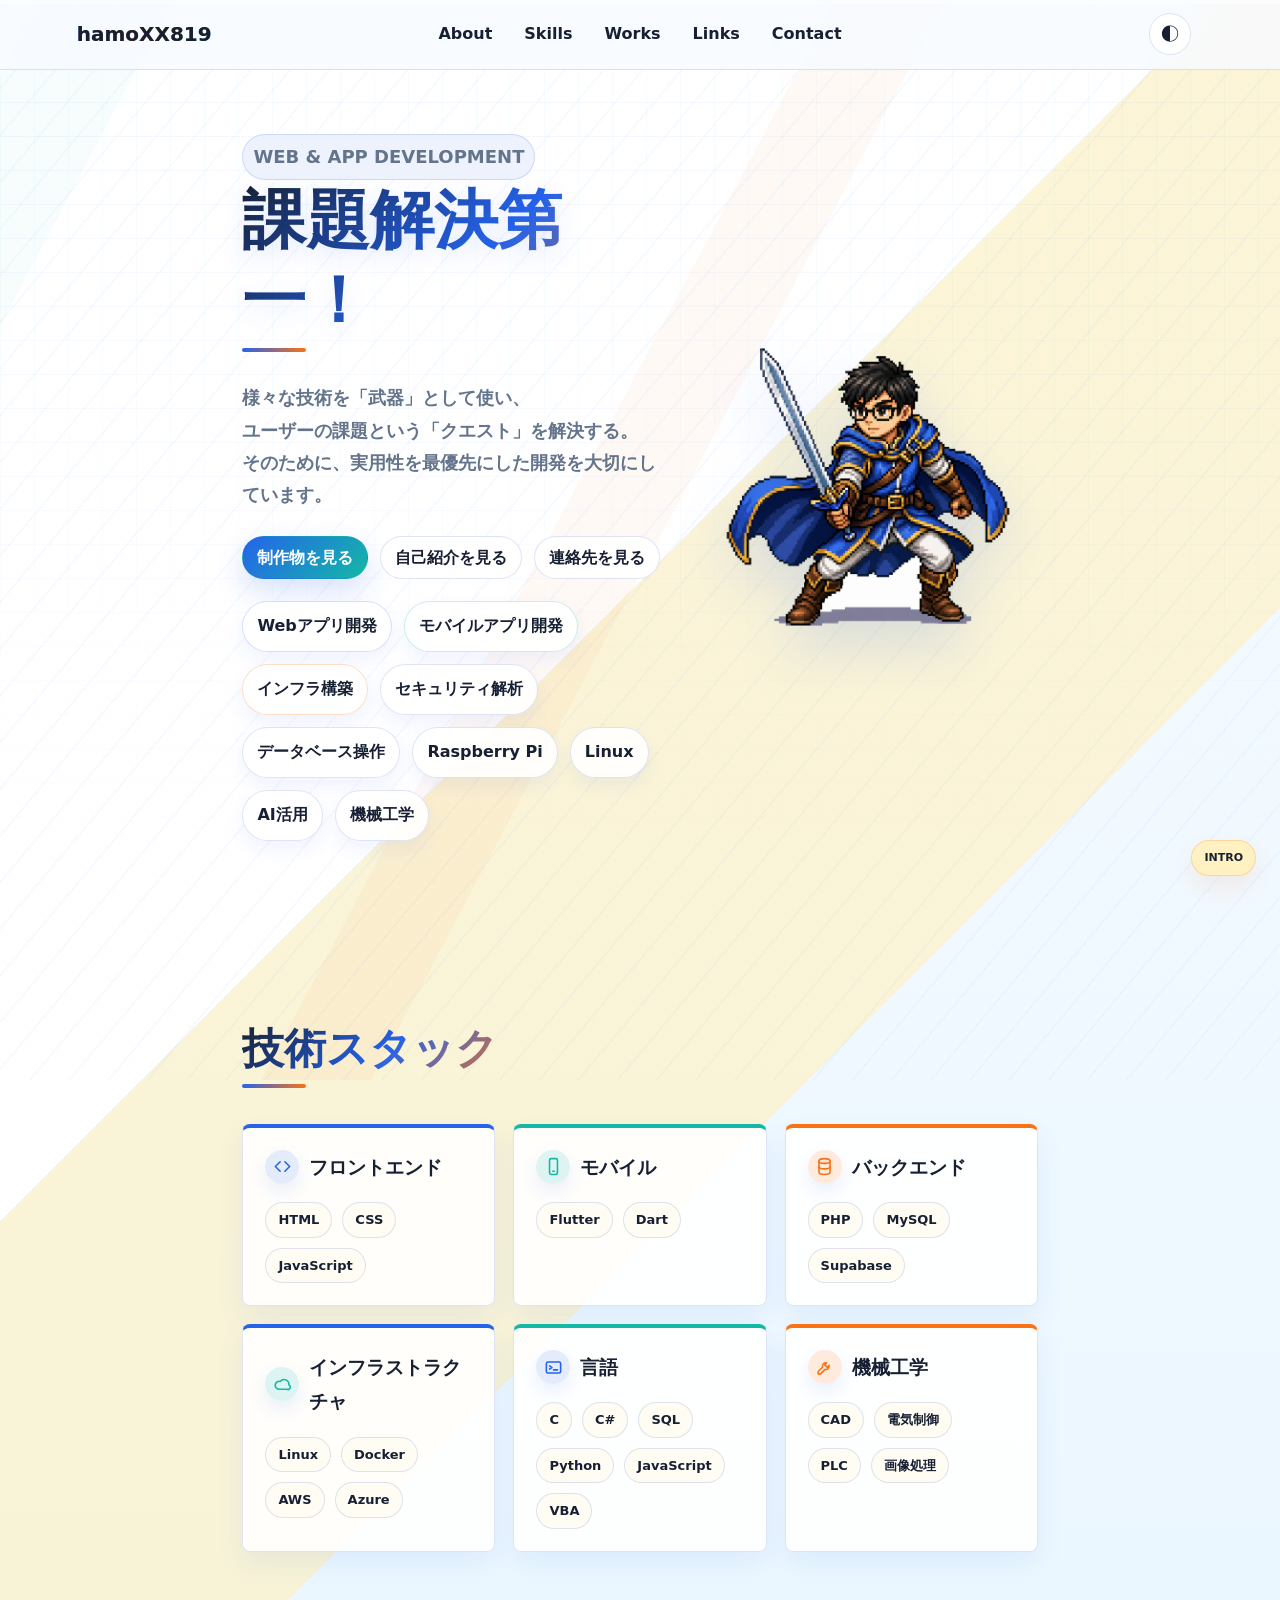
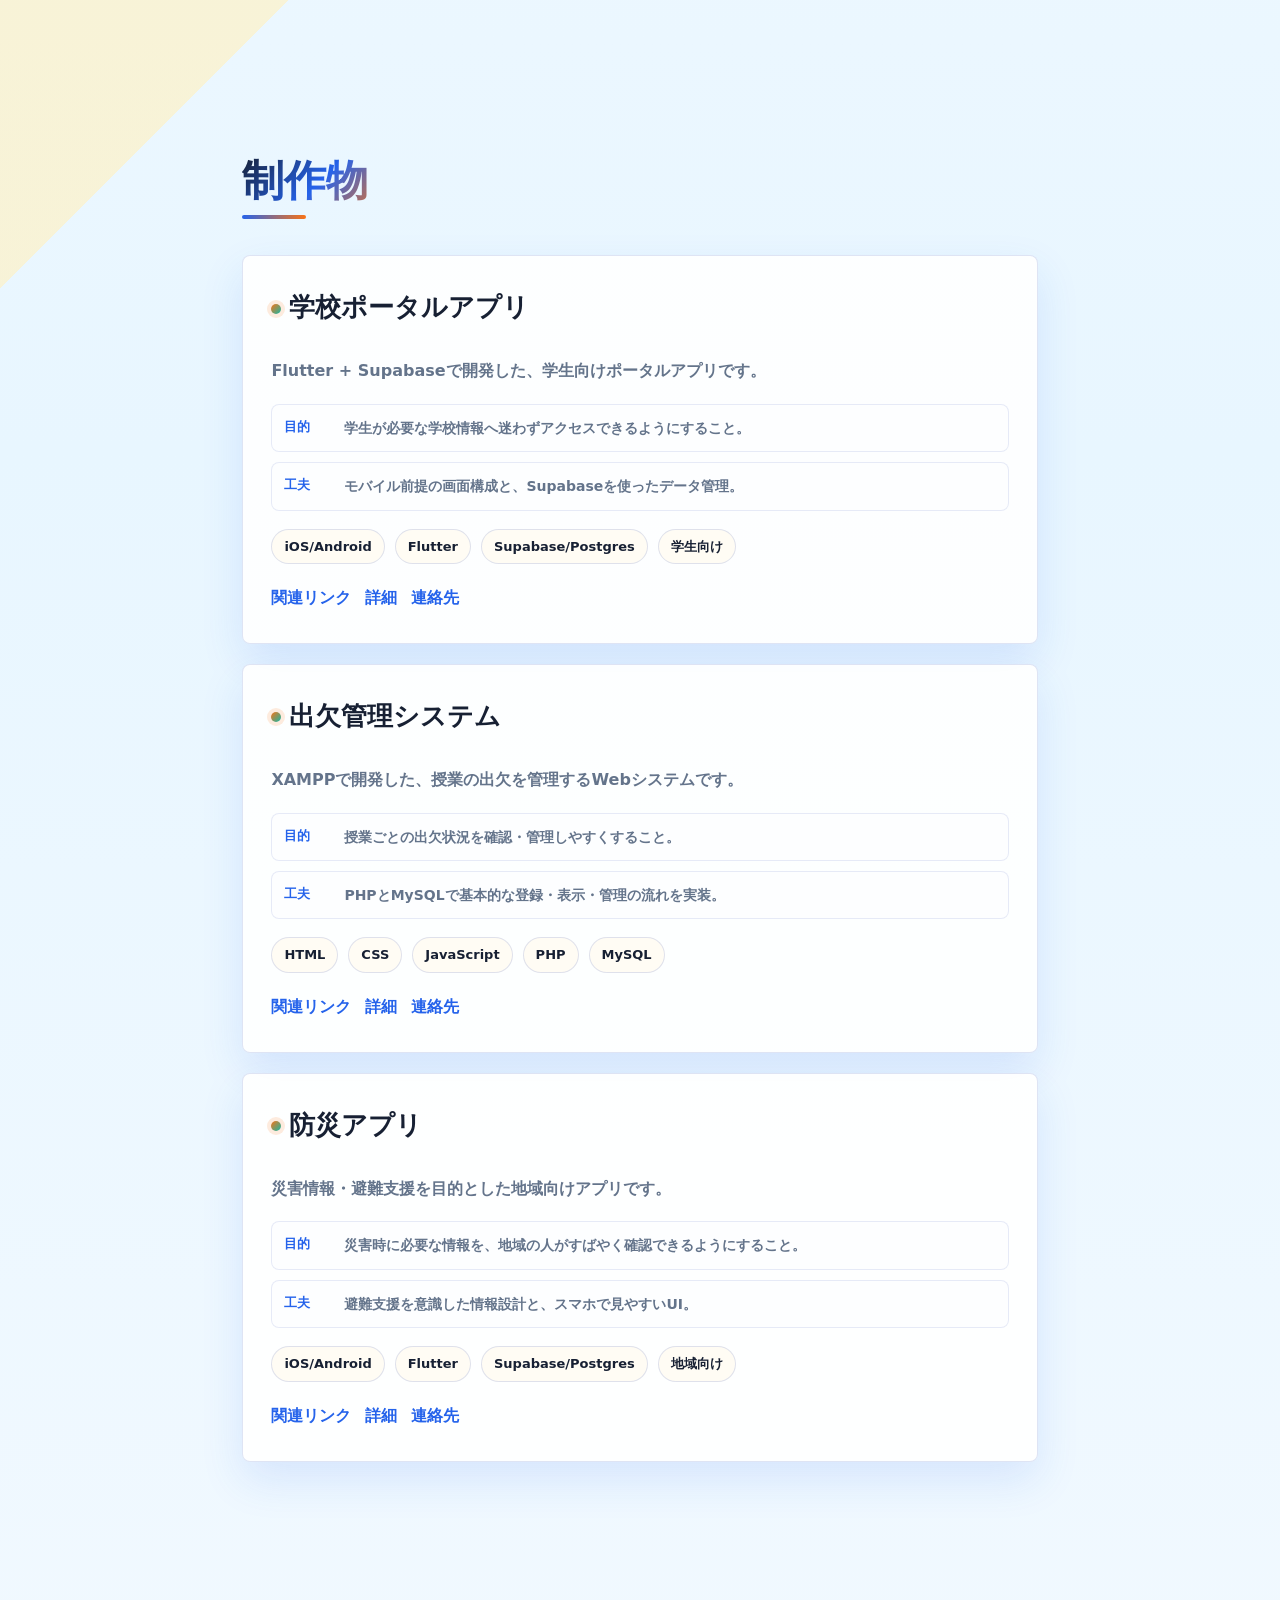
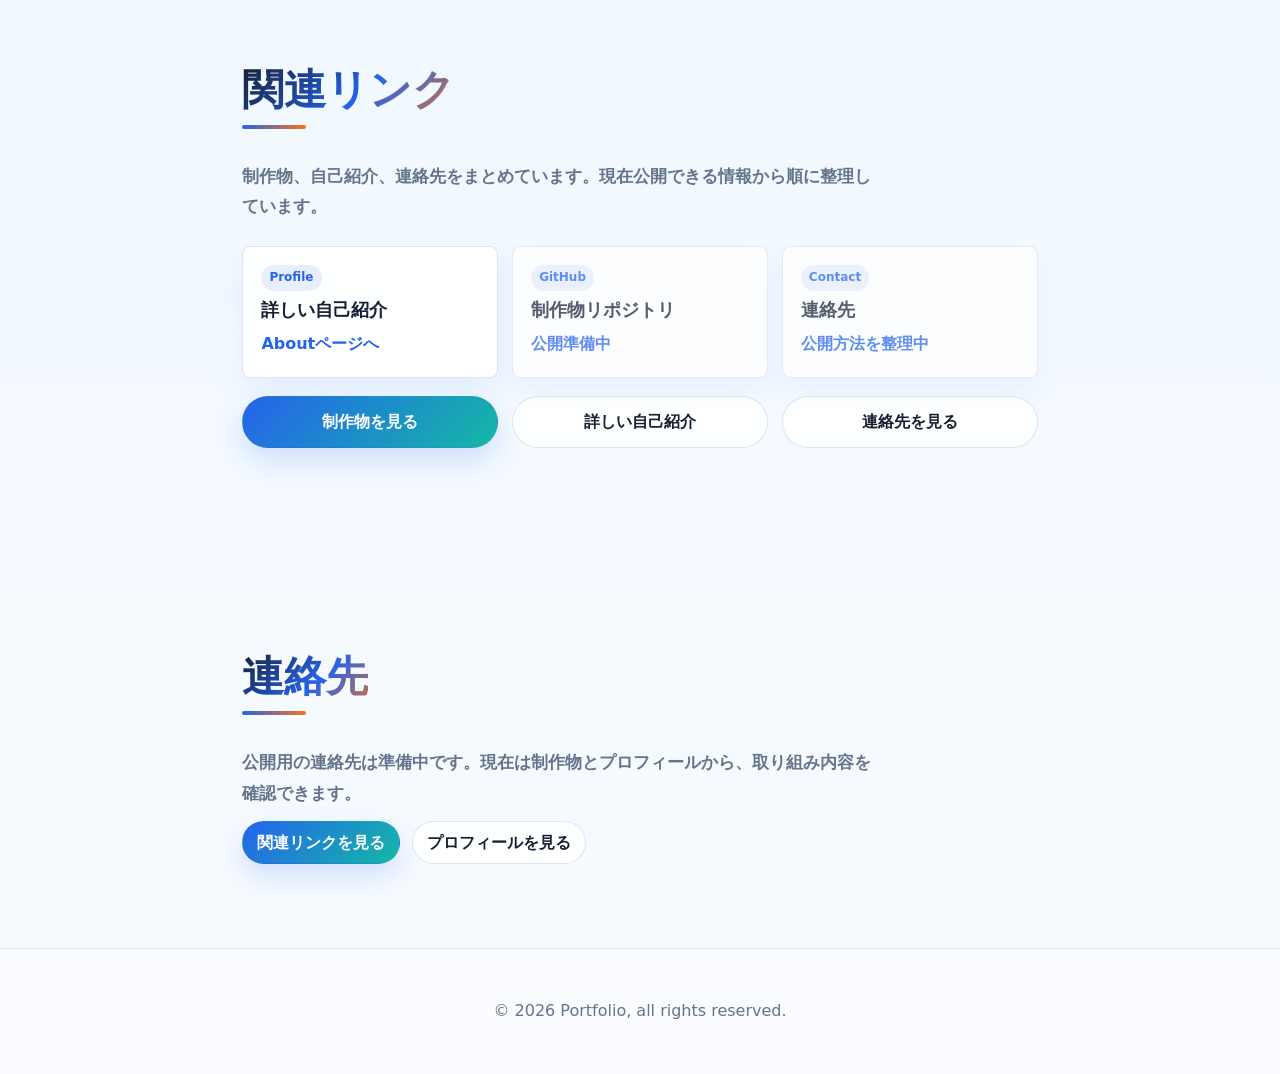
==== commit 96e7ce7b: "リンク・問い合わせ部分の自然な見せ方改善" ====
--- a/index.html
+++ b/index.html
@@ -145,6 +145,23 @@
     <p class="section-lead">
       制作物、自己紹介、連絡先をまとめています。現在公開できる情報から順に整理しています。
     </p>
+    <div class="link-list" aria-label="リンクの公開状況">
+      <div class="link-item">
+        <span class="link-item__label">Profile</span>
+        <strong>詳しい自己紹介</strong>
+        <a href="about.html">Aboutページへ</a>
+      </div>
+      <div class="link-item is-muted">
+        <span class="link-item__label">GitHub</span>
+        <strong>制作物リポジトリ</strong>
+        <span>公開準備中</span>
+      </div>
+      <div class="link-item is-muted">
+        <span class="link-item__label">Contact</span>
+        <strong>連絡先</strong>
+        <span>公開方法を整理中</span>
+      </div>
+    </div>
     <div class="link-actions">
       <a class="btn btn-primary" href="#works">制作物を見る</a>
       <a class="btn btn-ghost" href="about.html">詳しい自己紹介</a>
@@ -155,7 +172,7 @@
   <section id="contact" data-scene="contact">
     <h2>連絡先</h2>
     <p class="section-lead">
-      公開用の連絡先は準備中です。まずは制作物やプロフィールから、取り組み内容を確認できます。
+      公開用の連絡先は準備中です。現在は制作物とプロフィールから、取り組み内容を確認できます。
     </p>
     <div class="contact-actions">
       <a class="btn btn-primary" href="#links">関連リンクを見る</a>
--- a/style.css
+++ b/style.css
@@ -843,6 +843,38 @@
   margin-bottom: 0;
 }
 
+.work-summary {
+  display: grid;
+  gap: 10px;
+  margin: 18px 0 0;
+}
+
+.work-summary div {
+  display: grid;
+  grid-template-columns: 48px minmax(0, 1fr);
+  gap: 12px;
+  align-items: start;
+  padding: 12px;
+  border: 1px solid color-mix(in srgb, var(--border) 72%, transparent);
+  border-radius: 8px;
+  background: color-mix(in srgb, var(--card) 80%, var(--bg));
+}
+
+.work-summary dt {
+  color: var(--scene-main);
+  font-size: 13px;
+  font-weight: 900;
+  line-height: 1.5;
+}
+
+.work-summary dd {
+  margin: 0;
+  color: var(--sub);
+  font-size: 14px;
+  font-weight: 700;
+  line-height: 1.6;
+}
+
 .tag-list {
   display: flex;
   flex-wrap: wrap;
@@ -932,6 +964,57 @@
 
 .link-actions .btn {
   min-height: 52px;
+}
+
+.link-list {
+  display: grid;
+  grid-template-columns: repeat(3, minmax(0, 1fr));
+  gap: 14px;
+  margin-top: 24px;
+}
+
+.link-item {
+  display: grid;
+  gap: 6px;
+  min-height: 132px;
+  padding: 18px;
+  border: 1px solid var(--border);
+  border-radius: 8px;
+  background: var(--card);
+  box-shadow: 0 12px 28px rgba(37, 99, 235, 0.08);
+}
+
+.link-item__label {
+  width: fit-content;
+  padding: 4px 8px;
+  border-radius: 999px;
+  color: var(--scene-main);
+  background: color-mix(in srgb, var(--scene-main) 10%, transparent);
+  font-size: 12px;
+  font-weight: 900;
+  line-height: 1.4;
+}
+
+.link-item strong {
+  color: var(--text);
+  font-size: 18px;
+  line-height: 1.45;
+}
+
+.link-item a,
+.link-item > span:last-child {
+  align-self: end;
+  color: var(--scene-main);
+  font-weight: 900;
+  text-decoration: none;
+}
+
+.link-item a:hover {
+  text-decoration: underline;
+}
+
+.link-item.is-muted {
+  opacity: 0.72;
 }
 
 html[data-theme="dark"] .hero-points span,
@@ -1093,8 +1176,59 @@
   line-height: 1.6;
 }
 
+.modal-lead {
+  margin: 0 0 16px;
+  color: var(--text);
+  font-weight: 700;
+}
+
+.modal-detail-grid {
+  display: grid;
+  gap: 12px;
+}
+
+.modal-detail-block {
+  padding: 14px;
+  border: 1px solid var(--border);
+  border-radius: 8px;
+  background: color-mix(in srgb, var(--card) 80%, var(--bg));
+}
+
+.modal-detail-block h4 {
+  margin: 0 0 8px;
+  color: var(--scene-main);
+  font-size: 14px;
+  font-weight: 900;
+}
+
+.modal-detail-block p,
+.modal-detail-block ul {
+  margin: 0;
+}
+
+.modal-detail-block ul {
+  padding-left: 20px;
+}
+
+.modal-detail-block li {
+  margin: 4px 0;
+}
+
+.modal-tags {
+  margin: 16px 0 0;
+  color: var(--sub);
+  font-size: 14px;
+}
+
 @media (max-width: 600px) {
-  .modal-dialog { padding: 14px; }
+  .modal-dialog {
+    width: min(94%, 420px);
+    padding: 14px;
+  }
+
+  .modal-detail-block {
+    padding: 12px;
+  }
 }
 
 @media (prefers-reduced-motion: reduce) {
@@ -1145,6 +1279,10 @@
   }
 
   .link-actions {
+    grid-template-columns: 1fr;
+  }
+
+  .link-list {
     grid-template-columns: 1fr;
   }
 
@@ -1295,6 +1433,20 @@
     font-size: 14px;
   }
 
+  .work-summary div {
+    grid-template-columns: 1fr;
+    gap: 4px;
+    padding: 10px;
+  }
+
+  .work-summary dt {
+    font-size: 12px;
+  }
+
+  .work-summary dd {
+    font-size: 13px;
+  }
+
   .section-lead {
     font-size: 15px;
   }
--- a/style.css
+++ b/style.css
@@ -843,6 +843,38 @@
   margin-bottom: 0;
 }
 
+.work-summary {
+  display: grid;
+  gap: 10px;
+  margin: 18px 0 0;
+}
+
+.work-summary div {
+  display: grid;
+  grid-template-columns: 48px minmax(0, 1fr);
+  gap: 12px;
+  align-items: start;
+  padding: 12px;
+  border: 1px solid color-mix(in srgb, var(--border) 72%, transparent);
+  border-radius: 8px;
+  background: color-mix(in srgb, var(--card) 80%, var(--bg));
+}
+
+.work-summary dt {
+  color: var(--scene-main);
+  font-size: 13px;
+  font-weight: 900;
+  line-height: 1.5;
+}
+
+.work-summary dd {
+  margin: 0;
+  color: var(--sub);
+  font-size: 14px;
+  font-weight: 700;
+  line-height: 1.6;
+}
+
 .tag-list {
   display: flex;
   flex-wrap: wrap;
@@ -932,6 +964,57 @@
 
 .link-actions .btn {
   min-height: 52px;
+}
+
+.link-list {
+  display: grid;
+  grid-template-columns: repeat(3, minmax(0, 1fr));
+  gap: 14px;
+  margin-top: 24px;
+}
+
+.link-item {
+  display: grid;
+  gap: 6px;
+  min-height: 132px;
+  padding: 18px;
+  border: 1px solid var(--border);
+  border-radius: 8px;
+  background: var(--card);
+  box-shadow: 0 12px 28px rgba(37, 99, 235, 0.08);
+}
+
+.link-item__label {
+  width: fit-content;
+  padding: 4px 8px;
+  border-radius: 999px;
+  color: var(--scene-main);
+  background: color-mix(in srgb, var(--scene-main) 10%, transparent);
+  font-size: 12px;
+  font-weight: 900;
+  line-height: 1.4;
+}
+
+.link-item strong {
+  color: var(--text);
+  font-size: 18px;
+  line-height: 1.45;
+}
+
+.link-item a,
+.link-item > span:last-child {
+  align-self: end;
+  color: var(--scene-main);
+  font-weight: 900;
+  text-decoration: none;
+}
+
+.link-item a:hover {
+  text-decoration: underline;
+}
+
+.link-item.is-muted {
+  opacity: 0.72;
 }
 
 html[data-theme="dark"] .hero-points span,
@@ -1093,8 +1176,59 @@
   line-height: 1.6;
 }
 
+.modal-lead {
+  margin: 0 0 16px;
+  color: var(--text);
+  font-weight: 700;
+}
+
+.modal-detail-grid {
+  display: grid;
+  gap: 12px;
+}
+
+.modal-detail-block {
+  padding: 14px;
+  border: 1px solid var(--border);
+  border-radius: 8px;
+  background: color-mix(in srgb, var(--card) 80%, var(--bg));
+}
+
+.modal-detail-block h4 {
+  margin: 0 0 8px;
+  color: var(--scene-main);
+  font-size: 14px;
+  font-weight: 900;
+}
+
+.modal-detail-block p,
+.modal-detail-block ul {
+  margin: 0;
+}
+
+.modal-detail-block ul {
+  padding-left: 20px;
+}
+
+.modal-detail-block li {
+  margin: 4px 0;
+}
+
+.modal-tags {
+  margin: 16px 0 0;
+  color: var(--sub);
+  font-size: 14px;
+}
+
 @media (max-width: 600px) {
-  .modal-dialog { padding: 14px; }
+  .modal-dialog {
+    width: min(94%, 420px);
+    padding: 14px;
+  }
+
+  .modal-detail-block {
+    padding: 12px;
+  }
 }
 
 @media (prefers-reduced-motion: reduce) {
@@ -1145,6 +1279,10 @@
   }
 
   .link-actions {
+    grid-template-columns: 1fr;
+  }
+
+  .link-list {
     grid-template-columns: 1fr;
   }
 
@@ -1295,6 +1433,20 @@
     font-size: 14px;
   }
 
+  .work-summary div {
+    grid-template-columns: 1fr;
+    gap: 4px;
+    padding: 10px;
+  }
+
+  .work-summary dt {
+    font-size: 12px;
+  }
+
+  .work-summary dd {
+    font-size: 13px;
+  }
+
   .section-lead {
     font-size: 15px;
   }
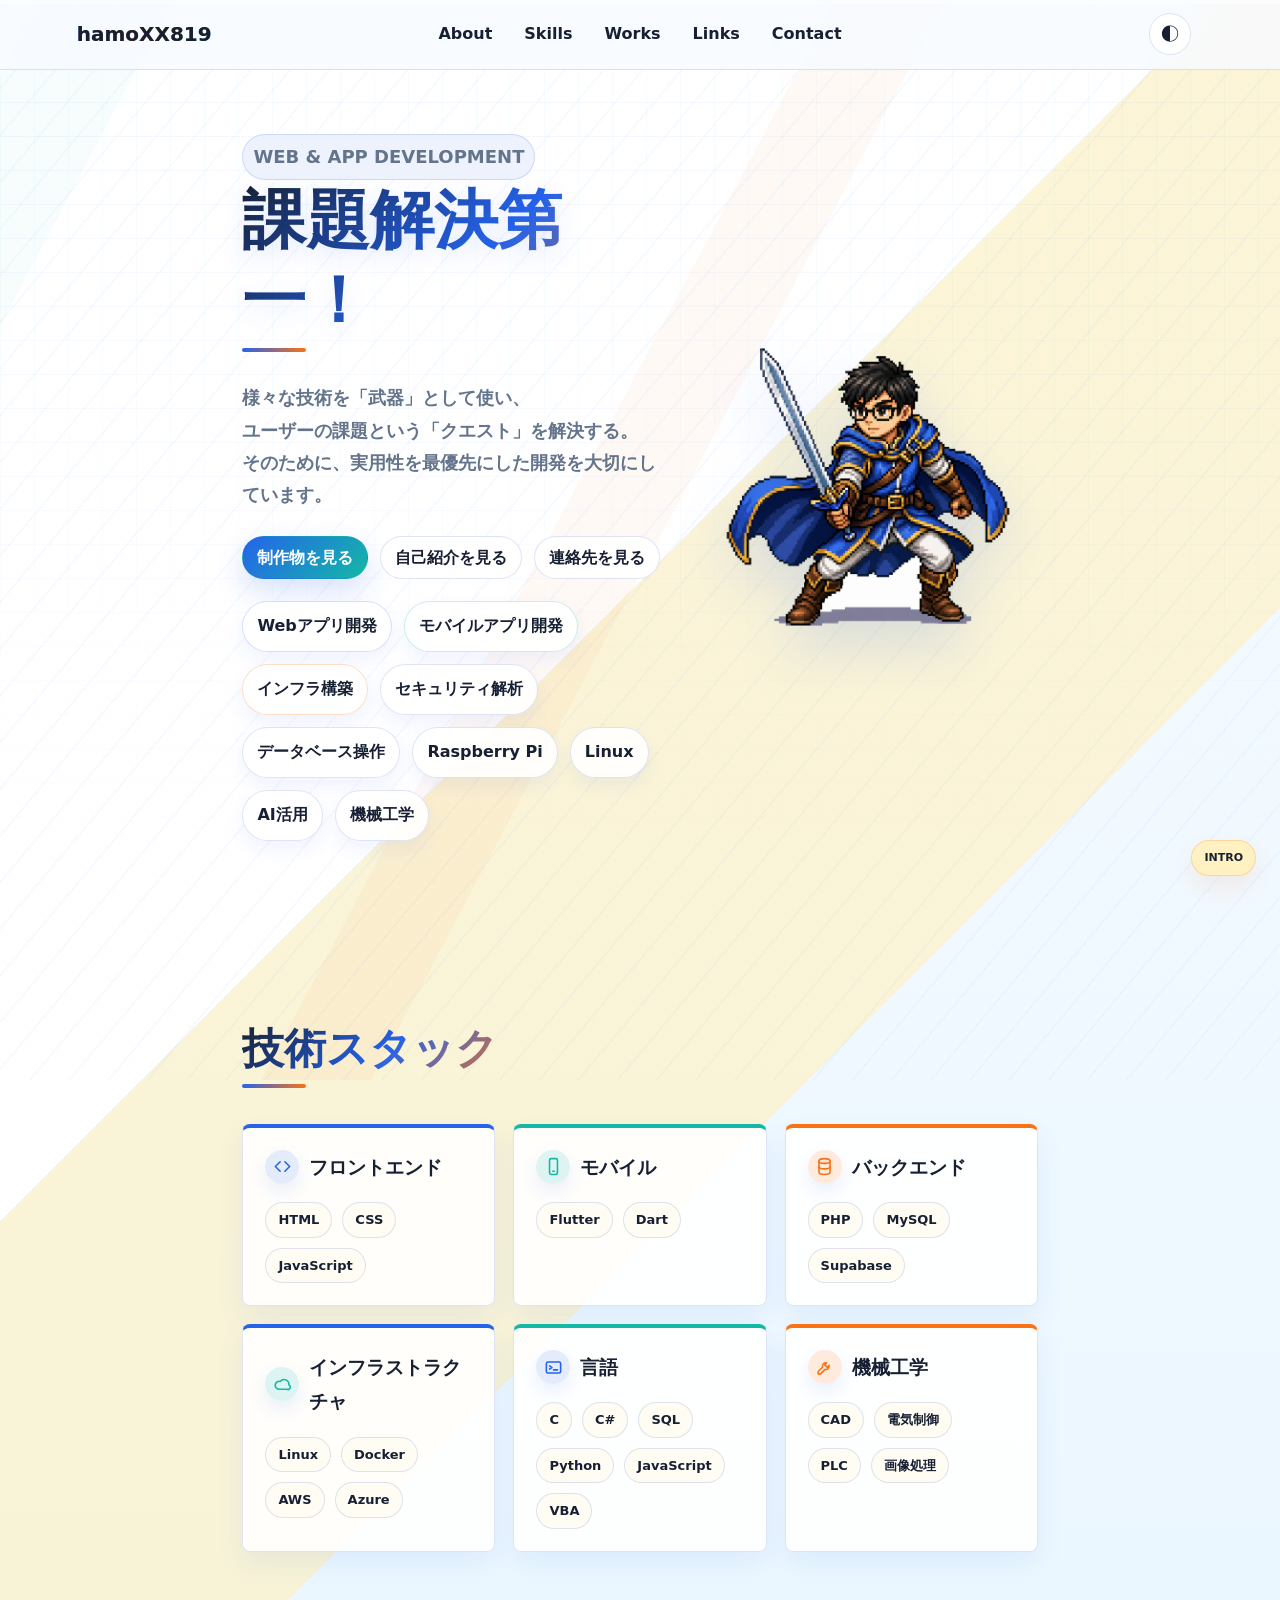
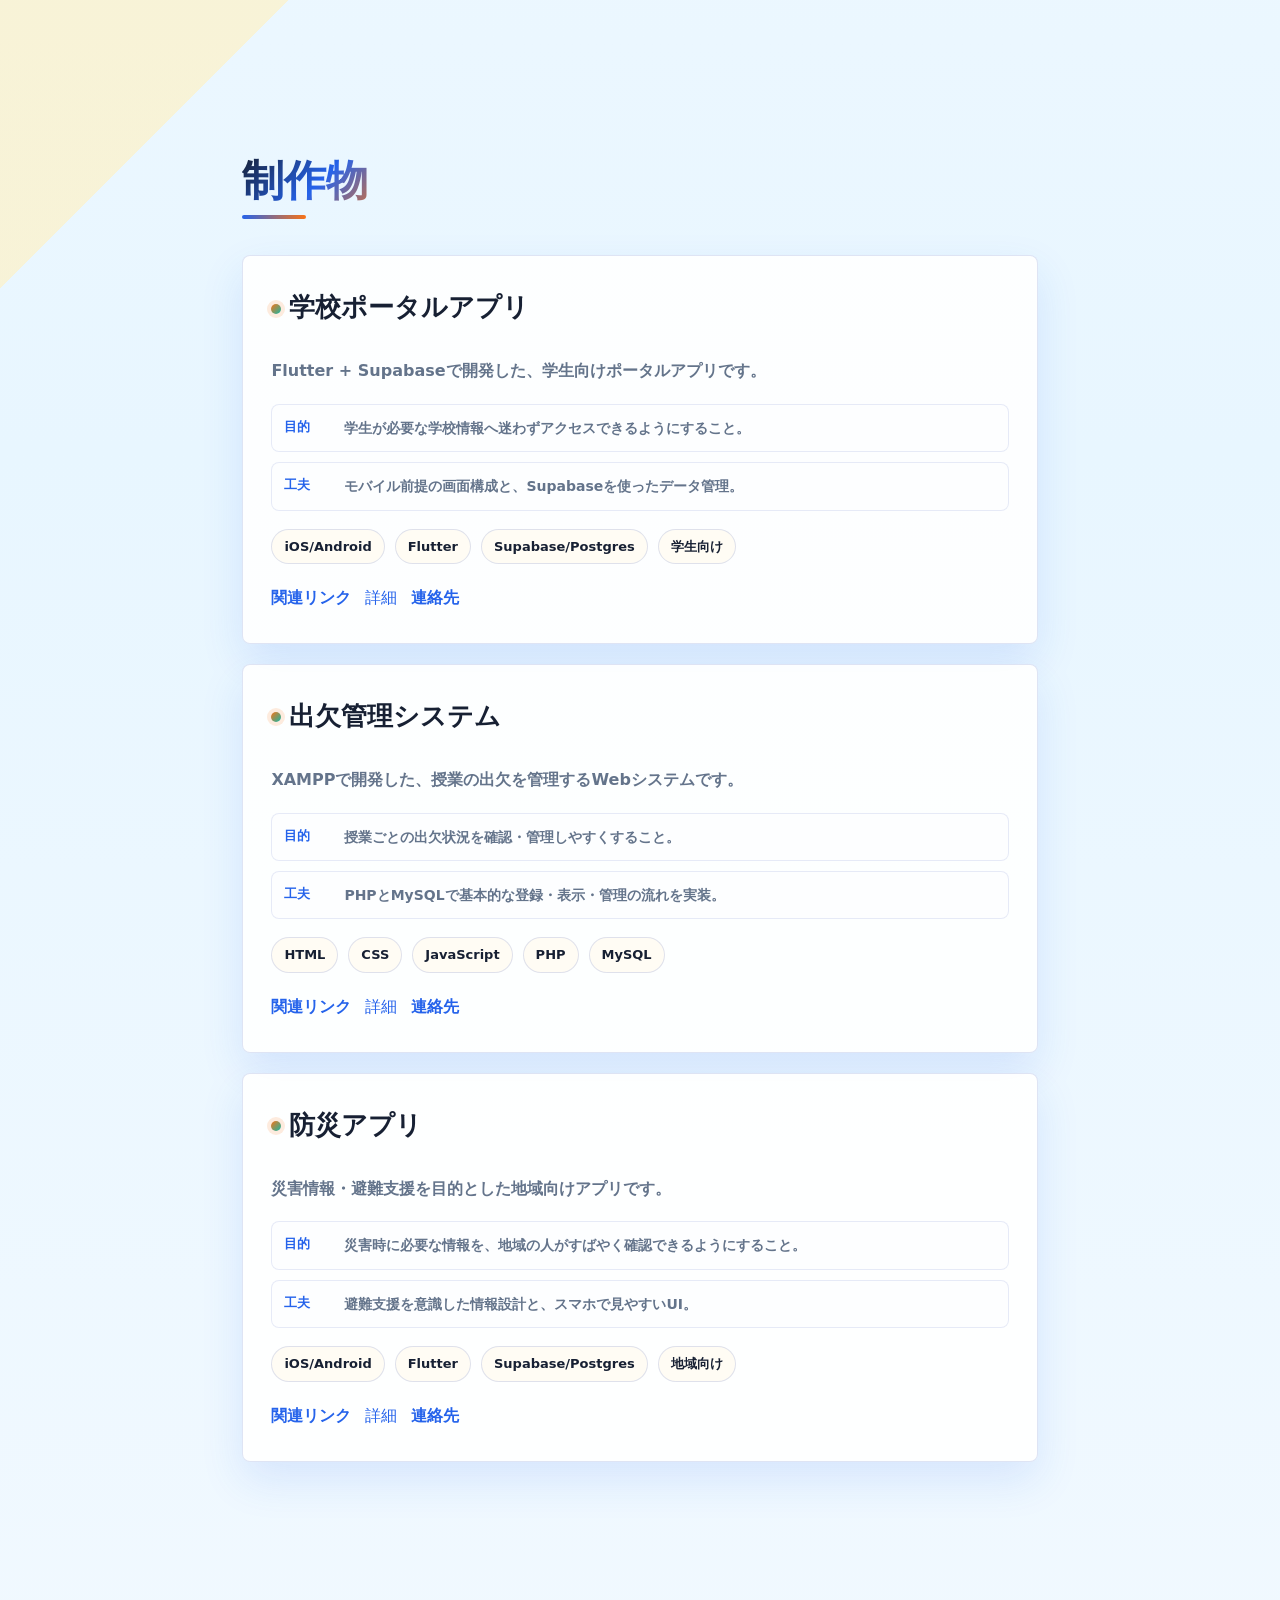
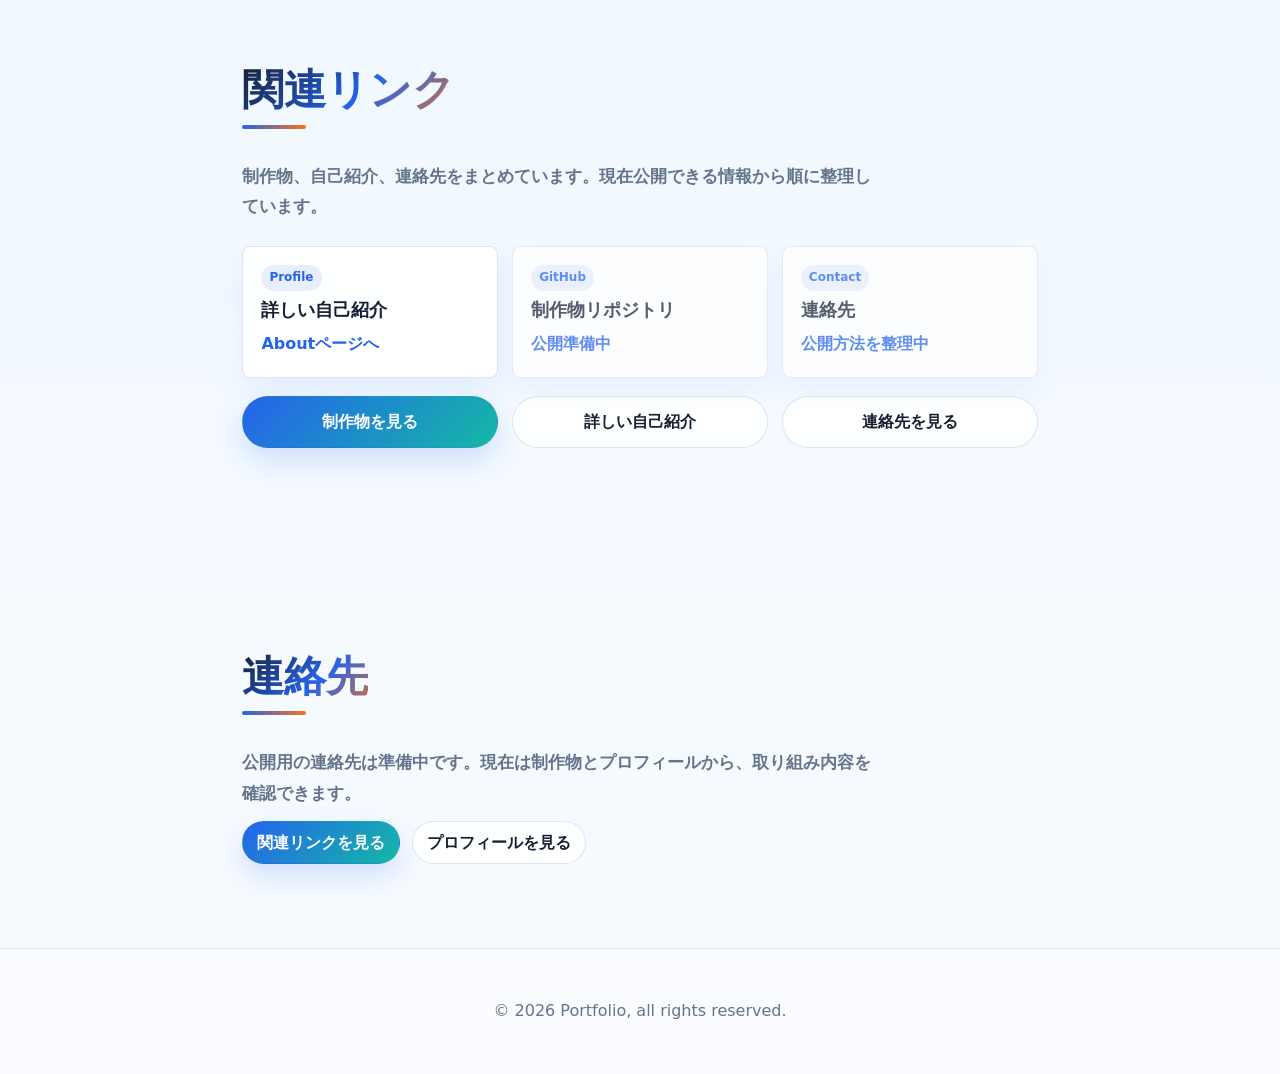
==== commit ce2f933d: "SEO / OGP の文言整理" ====
--- a/index.html
+++ b/index.html
@@ -5,22 +5,23 @@
   <meta name="viewport" content="width=device-width, initial-scale=1.0">
 
   <!-- SEO -->
-  <title>hamoXX819 Site | アプリ開発・解析</title>
-  <meta name="description" content="IT分野に転向し、Flutter・Supabase・PHPなどを使った開発を行っています。ポートフォリオサイト。">
-  <meta name="keywords" content="ポートフォリオ,Web開発,アプリ開発,Flutter,Supabase,PHP">
+  <title>hamoXX819 | Web・アプリ開発ポートフォリオ</title>
+  <meta name="description" content="hamoXX819のポートフォリオサイト。Flutter、Supabase、PHPなどを学びながら、課題解決を意識したWebアプリ・モバイルアプリ制作に取り組んでいます。">
+  <meta name="keywords" content="hamoXX819,ポートフォリオ,Web開発,アプリ開発,Flutter,Supabase,PHP">
+  <link rel="canonical" href="index.html">
 
   <!-- OGP -->
-  <meta property="og:title" content="Portfolio | Web開発・アプリ開発">
-  <meta property="og:description" content="IT分野に転向し、Flutter・Supabase・PHPなどを使った開発を行っています。">
+  <meta property="og:title" content="hamoXX819 | Web・アプリ開発ポートフォリオ">
+  <meta property="og:description" content="課題解決を意識したWebアプリ・モバイルアプリ制作に取り組む、hamoXX819のポートフォリオサイト。">
   <meta property="og:type" content="website">
-  <meta property="og:site_name" content="Portfolio Site">
+  <meta property="og:site_name" content="hamoXX819 Portfolio">
   <meta property="og:image" content="images/profile.svg">
   <meta property="og:image:alt" content="プロフィールイメージ">
 
   <!-- Twitter Card -->
   <meta name="twitter:card" content="summary_large_image">
-  <meta name="twitter:title" content="Portfolio">
-  <meta name="twitter:description" content="Web開発・アプリ開発 ポートフォリオ">
+  <meta name="twitter:title" content="hamoXX819 | Web・アプリ開発ポートフォリオ">
+  <meta name="twitter:description" content="Flutter、Supabase、PHPなどを学びながら制作しているポートフォリオサイト。">
   <meta name="twitter:image" content="images/profile.svg">
 
   <script>
--- a/style.css
+++ b/style.css
@@ -432,6 +432,11 @@
   color: var(--scene-main);
 }
 
+nav a[aria-current="page"] {
+  background: color-mix(in srgb, var(--scene-main) 12%, transparent);
+  color: var(--scene-main);
+}
+
 /* Hamburger Menu */
 .menu-toggle {
   display: none;
@@ -522,6 +527,46 @@
   color: var(--sub);
 }
 
+.content {
+  max-width: 1000px;
+}
+
+.content > .section-lead {
+  margin-bottom: 22px;
+}
+
+.content h3 {
+  margin: 56px 0 18px;
+  color: var(--text);
+  font-size: clamp(22px, 3vw, 28px);
+  line-height: 1.35;
+}
+
+.content h3::before {
+  content: "";
+  display: inline-block;
+  width: 9px;
+  height: 9px;
+  margin-right: 8px;
+  border-radius: 999px;
+  background: linear-gradient(135deg, var(--scene-main), var(--accent));
+  vertical-align: 0.12em;
+}
+
+.about-story {
+  display: grid;
+  gap: 14px;
+  max-width: 760px;
+  margin-top: 22px;
+}
+
+.about-story p {
+  margin: 0;
+  color: var(--sub);
+  font-size: 17px;
+  font-weight: 600;
+}
+
 .hero {
   display: grid;
   grid-template-columns: minmax(0, 1.3fr) minmax(240px, 0.8fr);
@@ -898,7 +943,8 @@
   margin-top: 18px;
 }
 
-.card-links a {
+.card-links a,
+.card-detail {
   color: var(--scene-main);
   text-decoration: none;
   font-weight: 900;
@@ -910,11 +956,8 @@
   appearance: none;
   border: 0;
   background: transparent;
-  color: var(--scene-main);
   cursor: pointer;
   font: inherit;
-  font-weight: 900;
-  padding: 0;
 }
 
 .card-links a:hover,
@@ -1369,6 +1412,20 @@
     font-size: 24px;
   }
 
+  .content h3 {
+    margin-top: 42px;
+    font-size: 21px;
+  }
+
+  .about-story {
+    gap: 12px;
+    margin-top: 18px;
+  }
+
+  .about-story p {
+    font-size: 15px;
+  }
+
   #about p {
     font-size: 16px;
   }
@@ -1411,7 +1468,7 @@
   }
 
   .card {
-    padding: 20px;
+    padding: 18px;
     margin-top: 16px;
   }
 
@@ -1427,10 +1484,16 @@
 
   .card h3 {
     font-size: 20px;
+    line-height: 1.35;
   }
 
   .card p {
     font-size: 14px;
+  }
+
+  .work-summary {
+    gap: 8px;
+    margin-top: 14px;
   }
 
   .work-summary div {
@@ -1458,6 +1521,36 @@
   .tag-list span {
     padding: 7px 10px;
     font-size: 12px;
+  }
+
+  .card-links {
+    display: grid;
+    grid-template-columns: 1fr;
+    gap: 8px;
+    margin-top: 16px;
+  }
+
+  .card-links a,
+  .card-detail {
+    display: flex;
+    align-items: center;
+    justify-content: center;
+    min-height: 42px;
+    padding: 9px 12px;
+    border: 1px solid var(--border);
+    border-radius: 8px;
+    background: color-mix(in srgb, var(--card) 86%, var(--bg));
+    line-height: 1.35;
+  }
+
+  .card-links a:first-child {
+    color: white;
+    border-color: transparent;
+    background: linear-gradient(135deg, var(--scene-main), var(--accent-2));
+  }
+
+  .card:hover {
+    transform: none;
   }
 
   .scene-indicator {
--- a/style.css
+++ b/style.css
@@ -432,6 +432,11 @@
   color: var(--scene-main);
 }
 
+nav a[aria-current="page"] {
+  background: color-mix(in srgb, var(--scene-main) 12%, transparent);
+  color: var(--scene-main);
+}
+
 /* Hamburger Menu */
 .menu-toggle {
   display: none;
@@ -522,6 +527,46 @@
   color: var(--sub);
 }
 
+.content {
+  max-width: 1000px;
+}
+
+.content > .section-lead {
+  margin-bottom: 22px;
+}
+
+.content h3 {
+  margin: 56px 0 18px;
+  color: var(--text);
+  font-size: clamp(22px, 3vw, 28px);
+  line-height: 1.35;
+}
+
+.content h3::before {
+  content: "";
+  display: inline-block;
+  width: 9px;
+  height: 9px;
+  margin-right: 8px;
+  border-radius: 999px;
+  background: linear-gradient(135deg, var(--scene-main), var(--accent));
+  vertical-align: 0.12em;
+}
+
+.about-story {
+  display: grid;
+  gap: 14px;
+  max-width: 760px;
+  margin-top: 22px;
+}
+
+.about-story p {
+  margin: 0;
+  color: var(--sub);
+  font-size: 17px;
+  font-weight: 600;
+}
+
 .hero {
   display: grid;
   grid-template-columns: minmax(0, 1.3fr) minmax(240px, 0.8fr);
@@ -898,7 +943,8 @@
   margin-top: 18px;
 }
 
-.card-links a {
+.card-links a,
+.card-detail {
   color: var(--scene-main);
   text-decoration: none;
   font-weight: 900;
@@ -910,11 +956,8 @@
   appearance: none;
   border: 0;
   background: transparent;
-  color: var(--scene-main);
   cursor: pointer;
   font: inherit;
-  font-weight: 900;
-  padding: 0;
 }
 
 .card-links a:hover,
@@ -1369,6 +1412,20 @@
     font-size: 24px;
   }
 
+  .content h3 {
+    margin-top: 42px;
+    font-size: 21px;
+  }
+
+  .about-story {
+    gap: 12px;
+    margin-top: 18px;
+  }
+
+  .about-story p {
+    font-size: 15px;
+  }
+
   #about p {
     font-size: 16px;
   }
@@ -1411,7 +1468,7 @@
   }
 
   .card {
-    padding: 20px;
+    padding: 18px;
     margin-top: 16px;
   }
 
@@ -1427,10 +1484,16 @@
 
   .card h3 {
     font-size: 20px;
+    line-height: 1.35;
   }
 
   .card p {
     font-size: 14px;
+  }
+
+  .work-summary {
+    gap: 8px;
+    margin-top: 14px;
   }
 
   .work-summary div {
@@ -1458,6 +1521,36 @@
   .tag-list span {
     padding: 7px 10px;
     font-size: 12px;
+  }
+
+  .card-links {
+    display: grid;
+    grid-template-columns: 1fr;
+    gap: 8px;
+    margin-top: 16px;
+  }
+
+  .card-links a,
+  .card-detail {
+    display: flex;
+    align-items: center;
+    justify-content: center;
+    min-height: 42px;
+    padding: 9px 12px;
+    border: 1px solid var(--border);
+    border-radius: 8px;
+    background: color-mix(in srgb, var(--card) 86%, var(--bg));
+    line-height: 1.35;
+  }
+
+  .card-links a:first-child {
+    color: white;
+    border-color: transparent;
+    background: linear-gradient(135deg, var(--scene-main), var(--accent-2));
+  }
+
+  .card:hover {
+    transform: none;
   }
 
   .scene-indicator {
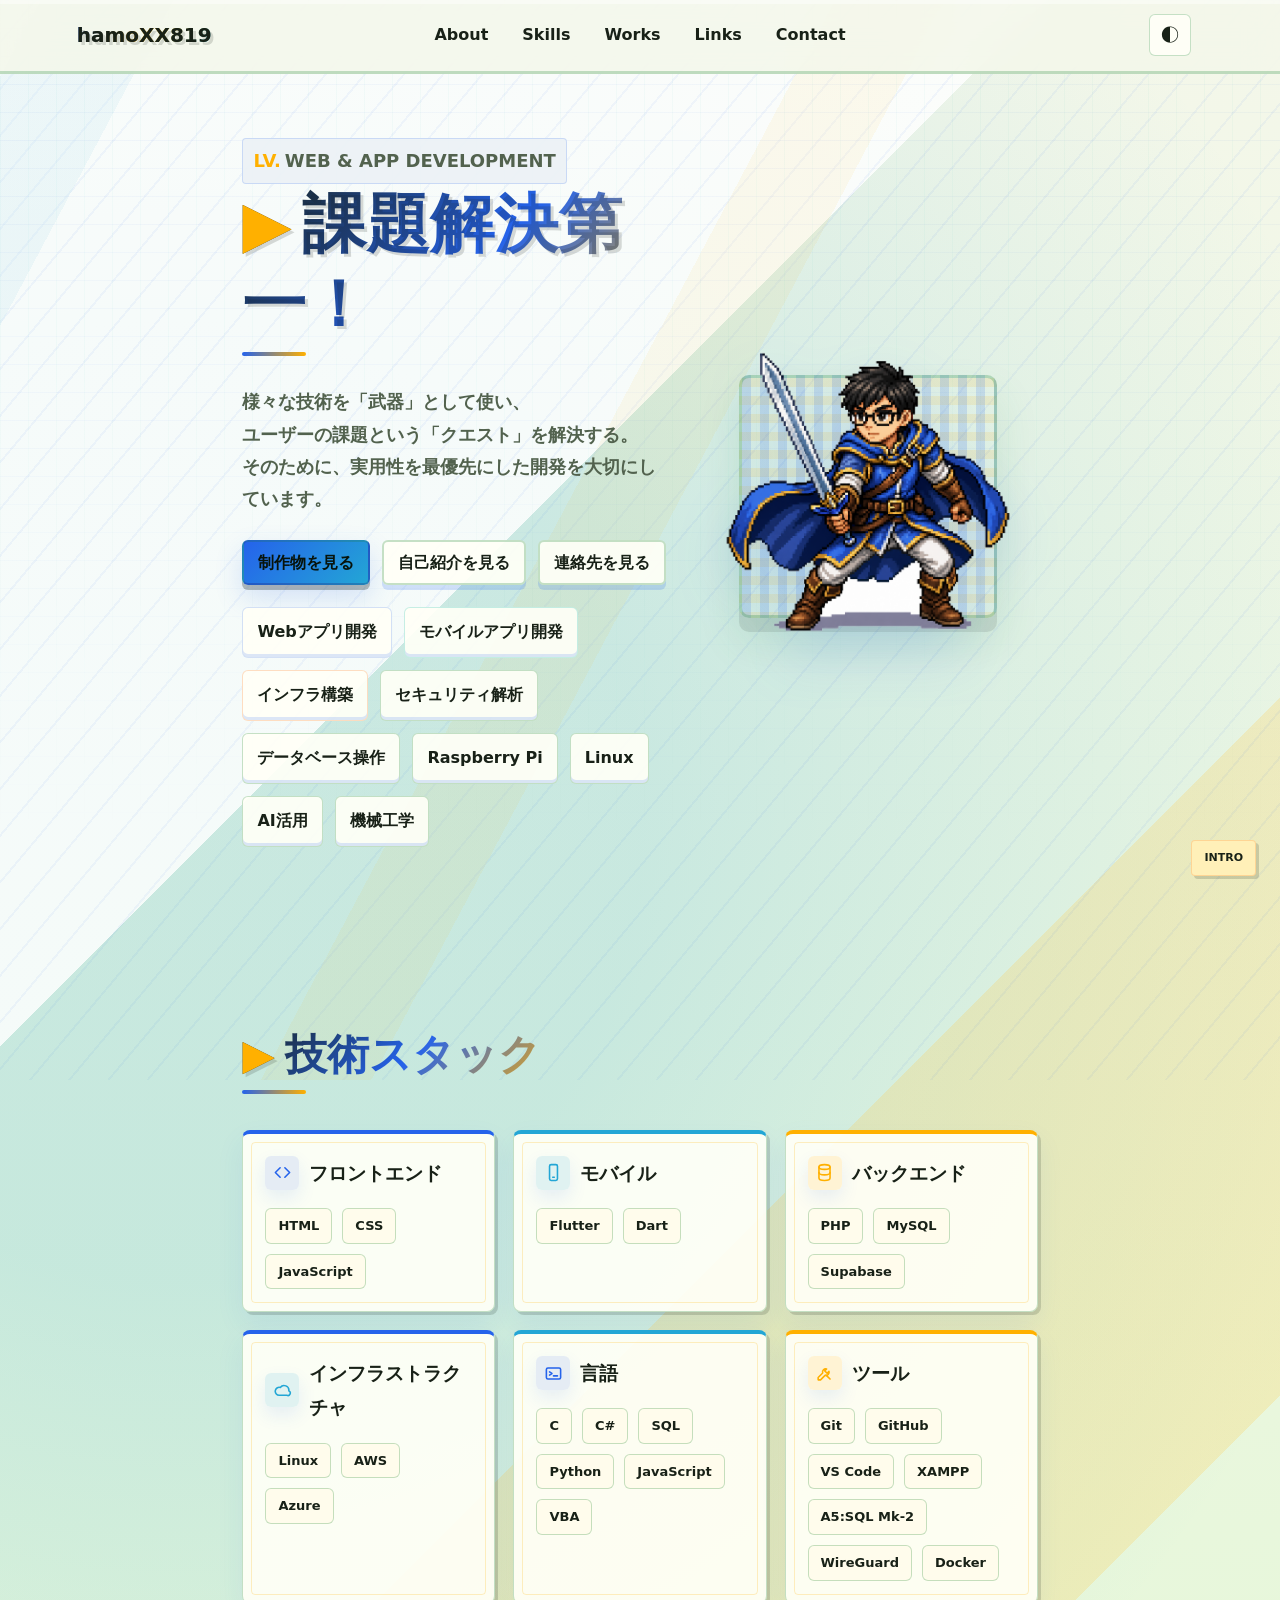
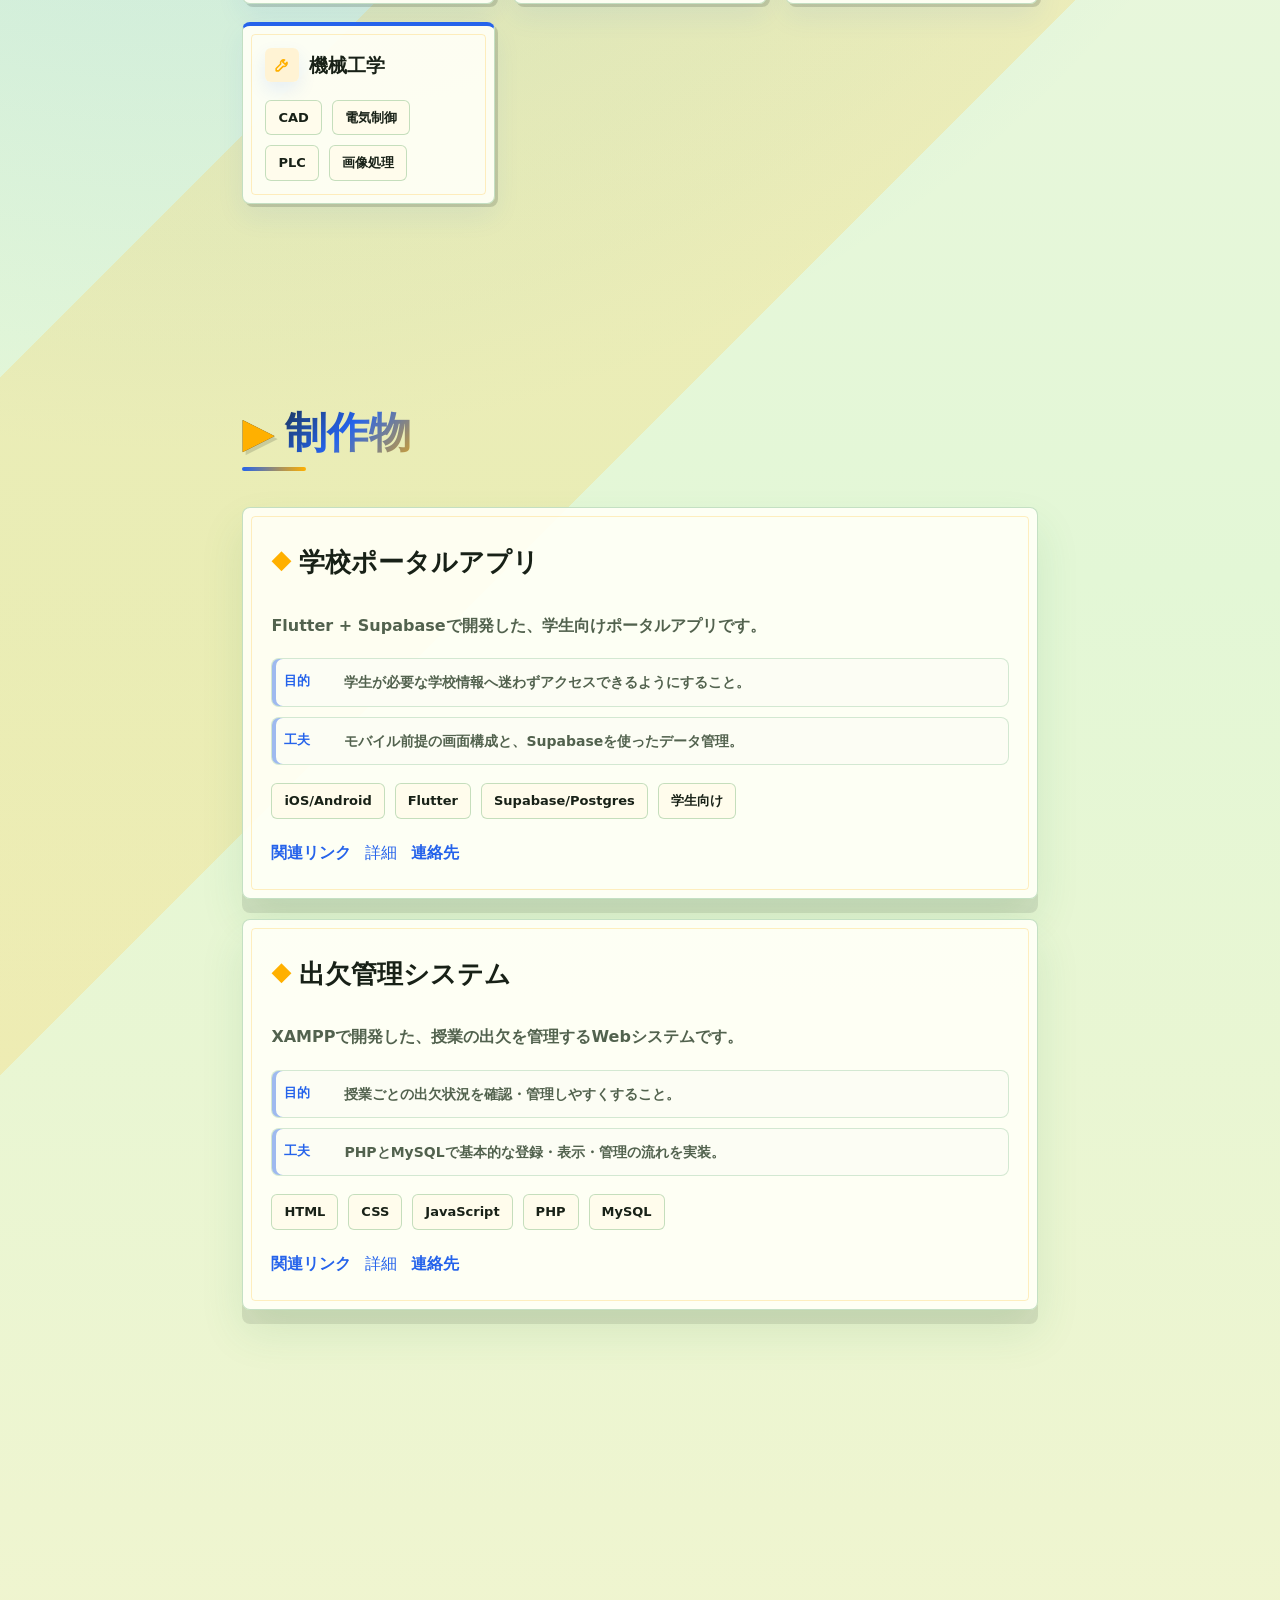
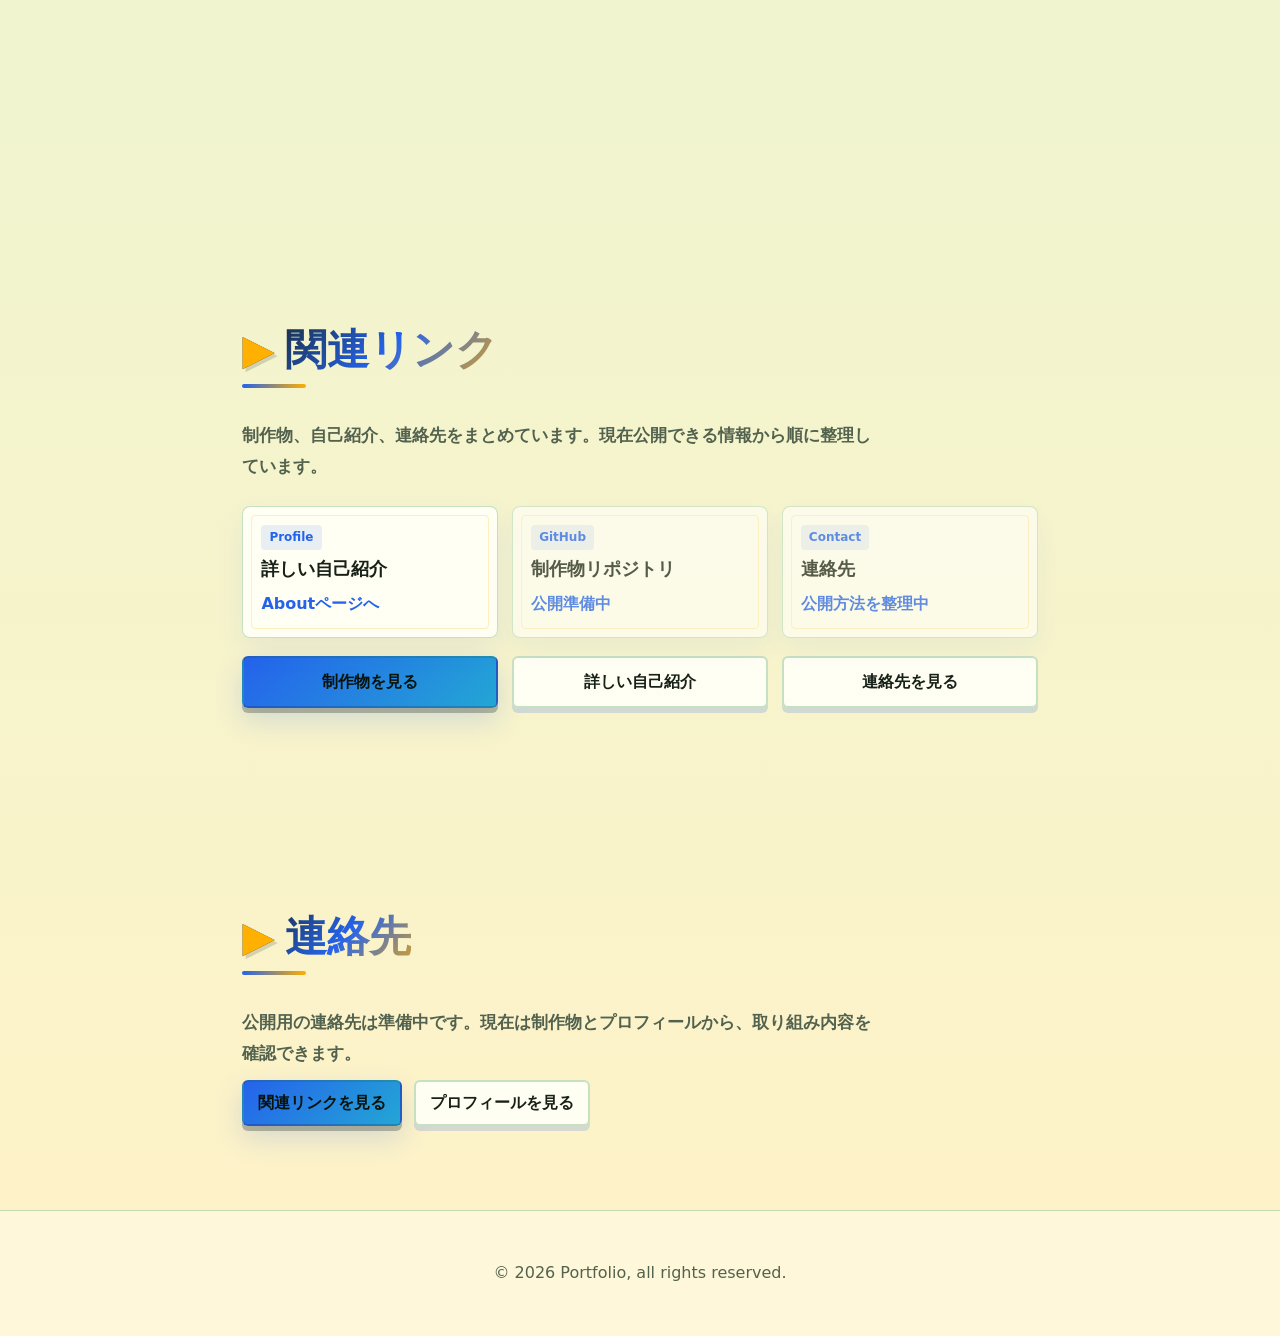
==== commit 2fa8ce99: "全体的なデザインを編集" ====
--- a/index.html
+++ b/index.html
@@ -45,18 +45,20 @@
   <style>
     /* Critical above-the-fold styles */
     html{scroll-behavior:smooth}
-    body{margin:0;font-family:"Hiragino Maru Gothic ProN","Yu Gothic","YuGothic","Noto Sans JP",system-ui,-apple-system,BlinkMacSystemFont,"Segoe UI",sans-serif;color:#172033;background:linear-gradient(135deg,rgba(255,255,255,.94) 0 22%,rgba(255,241,194,.65) 22% 34%,transparent 34%),linear-gradient(180deg,#f7fbff 0%,#e8f6ff 48%,#f8fbff 100%)}
-    html[data-theme="dark"] body{color:#edf5ff;background:linear-gradient(135deg,rgba(96,165,250,.12) 0 22%,rgba(251,146,60,.12) 22% 34%,transparent 34%),linear-gradient(180deg,#111827 0%,#172033 48%,#0f172a 100%)}
-    header{position:sticky;top:0;z-index:10;background:rgba(247,251,255,.82);backdrop-filter:blur(16px);border-bottom:1px solid rgba(30,64,175,.14);padding:12px 6%;display:grid;grid-template-columns:minmax(140px,1fr) auto minmax(140px,1fr);align-items:center}
-    header h1{margin:0;font-size:20px;font-weight:900;color:#172033}
+    body{margin:0;font-family:"Hiragino Maru Gothic ProN","Yu Gothic","YuGothic","Noto Sans JP",system-ui,-apple-system,BlinkMacSystemFont,"Segoe UI",sans-serif;color:#182117;background:linear-gradient(135deg,rgba(255,255,255,.82) 0 18%,transparent 18% 34%,rgba(255,204,77,.24) 34% 46%,transparent 46%),radial-gradient(circle at 14% 18%,rgba(35,166,213,.18) 0 12%,transparent 32%),linear-gradient(180deg,#f4f7ea 0%,#e3f7d6 48%,#fff2c7 100%)}
+    html[data-theme="dark"] body{color:#f5ffe8;background:linear-gradient(135deg,rgba(74,222,128,.08) 0 18%,transparent 18% 34%,rgba(255,176,0,.12) 34% 46%,transparent 46%),radial-gradient(circle at 14% 18%,rgba(76,201,240,.14) 0 12%,transparent 32%),linear-gradient(180deg,#17181f 0%,#1f2f26 48%,#241b2f 100%)}
+    header{position:sticky;top:0;z-index:10;background:rgba(244,247,234,.86);backdrop-filter:blur(16px);border-bottom:3px solid rgba(47,143,70,.28);padding:12px 6%;display:grid;grid-template-columns:minmax(140px,1fr) auto minmax(140px,1fr);align-items:center}
+    html[data-theme="dark"] header{background:rgba(23,24,31,.86);border-bottom-color:rgba(99,224,111,.34)}
+    header h1{margin:0;font-size:20px;font-weight:900;color:#182117}
+    html[data-theme="dark"] header h1{color:#f5ffe8}
     header h1 a{color:inherit;text-decoration:none}
     .header-actions{display:flex;gap:8px;margin-left:auto}
     nav{justify-self:center}
     .menu-toggle{display:none}
-    .intro-splash{position:fixed;inset:0;z-index:100;display:grid;place-items:center;background:linear-gradient(135deg,#f7fbff 0%,#fff7d8 48%,#e8f6ff 100%)}
-    .intro-splash__title{font-size:clamp(34px,7vw,72px);font-weight:900;line-height:1.1;letter-spacing:0;color:#172033}
+    .intro-splash{position:fixed;inset:0;z-index:100;display:grid;place-items:center;background:linear-gradient(rgba(47,143,70,.13) 1px,transparent 1px),linear-gradient(90deg,rgba(35,166,213,.12) 1px,transparent 1px),linear-gradient(135deg,#f4f7ea 0%,#fff0b8 48%,#e3f7d6 100%);background-size:24px 24px,24px 24px,auto}
+    .intro-splash__title{font-size:clamp(34px,7vw,72px);font-weight:900;line-height:1.1;letter-spacing:0;color:#182117;text-shadow:3px 3px 0 rgba(24,33,23,.16)}
     .hero{display:grid;grid-template-columns:1fr minmax(240px,0.8fr);gap:32px;align-items:center;padding:64px 8%}
-    .hero h2{font-size:clamp(36px,6vw,64px);font-weight:900;line-height:1.25;margin:0 0 12px}
+    .hero h2{font-size:clamp(36px,6vw,64px);font-weight:900;line-height:1.25;margin:0 0 12px;text-shadow:3px 3px 0 rgba(24,33,23,.16)}
     .hero-visual img{width:100%;height:auto;border-radius:16px}
     .scroll-progress{position:fixed;top:0;left:0;width:100%;height:4px}
     @media(max-width:768px){.hero{grid-template-columns:1fr;gap:20px;padding:40px 6%}.hero-visual{max-width:360px;margin-inline:auto}}
--- a/style.css
+++ b/style.css
@@ -1,39 +1,42 @@
 /* CSS Variables */
 :root {
-  --bg: #f7fbff;
-  --bg-strong: #e8f6ff;
-  --bg-end: #f8fbff;
-  --shine: rgba(255, 255, 255, 0.94);
-  --warm-band: rgba(255, 241, 194, 0.65);
-  --text: #172033;
-  --sub: #64748b;
-  --main: #2563eb;
-  --scene-main: #2563eb;
-  --accent: #f97316;
-  --accent-soft: #fff1c2;
-  --accent-2: #14b8a6;
-  --card: rgba(255, 255, 255, 0.9);
-  --border: rgba(30, 64, 175, 0.14);
-  --header-bg: rgba(247, 251, 255, 0.82);
-  --shadow-soft: 0 18px 44px rgba(37, 99, 235, 0.12);
+  --bg: #f4f7ea;
+  --bg-strong: #e3f7d6;
+  --bg-end: #fff2c7;
+  --shine: rgba(255, 255, 255, 0.82);
+  --warm-band: rgba(255, 204, 77, 0.24);
+  --text: #182117;
+  --sub: #52624e;
+  --scene-main: #2f8f46;
+  --accent: #ffb000;
+  --accent-soft: #fff0b8;
+  --accent-2: #23a6d5;
+  --danger: #ef476f;
+  --card: rgba(255, 255, 247, 0.92);
+  --border: rgba(47, 143, 70, 0.28);
+  --header-bg: rgba(244, 247, 234, 0.86);
+  --shadow-soft: 0 14px 0 rgba(24, 33, 23, 0.1), 0 22px 44px rgba(47, 143, 70, 0.12);
+  --pixel-shadow: 3px 3px 0 rgba(24, 33, 23, 0.16);
 }
 
 html[data-theme="dark"] {
-  --bg: #111827;
-  --bg-strong: #172033;
-  --bg-end: #0f172a;
-  --shine: rgba(96, 165, 250, 0.12);
-  --warm-band: rgba(251, 146, 60, 0.12);
-  --text: #edf5ff;
-  --sub: #a5b4c7;
-  --main: #60a5fa;
-  --accent: #fb923c;
-  --accent-soft: rgba(251, 191, 36, 0.14);
-  --accent-2: #2dd4bf;
-  --card: rgba(17, 24, 39, 0.88);
-  --border: rgba(148, 163, 184, 0.22);
-  --header-bg: rgba(15, 23, 42, 0.78);
-  --shadow-soft: 0 20px 48px rgba(0, 0, 0, 0.32);
+  --bg: #17181f;
+  --bg-strong: #1f2f26;
+  --bg-end: #241b2f;
+  --shine: rgba(74, 222, 128, 0.08);
+  --warm-band: rgba(255, 176, 0, 0.12);
+  --text: #f5ffe8;
+  --sub: #bfd4b8;
+  --scene-main: #63e06f;
+  --accent: #ffd166;
+  --accent-soft: rgba(255, 209, 102, 0.16);
+  --accent-2: #4cc9f0;
+  --danger: #ff5d8f;
+  --card: rgba(24, 27, 32, 0.9);
+  --border: rgba(99, 224, 111, 0.34);
+  --header-bg: rgba(23, 24, 31, 0.86);
+  --shadow-soft: 0 14px 0 rgba(0, 0, 0, 0.22), 0 24px 52px rgba(0, 0, 0, 0.34);
+  --pixel-shadow: 3px 3px 0 rgba(0, 0, 0, 0.38);
 }
 
 /* Keyframe Animations */
@@ -60,42 +63,11 @@
 @keyframes slideInTitle {
   from {
     opacity: 0;
-    transform: translateX(-26px);
+    transform: translateY(12px);
   }
   to {
     opacity: 1;
-    transform: translateX(0);
-  }
-}
-
-@keyframes slideInFromLeft {
-  from {
-    opacity: 0;
-    transform: translateX(-36px) translateY(28px);
-  }
-  to {
-    opacity: 1;
-    transform: translateX(0) translateY(0);
-  }
-}
-
-@keyframes slideInFromRight {
-  from {
-    opacity: 0;
-    transform: translateX(36px) translateY(28px);
-  }
-  to {
-    opacity: 1;
-    transform: translateX(0) translateY(0);
-  }
-}
-
-@keyframes driftPattern {
-  from {
-    transform: translate3d(0, 0, 0);
-  }
-  to {
-    transform: translate3d(-80px, -40px, 0);
+    transform: translateY(0);
   }
 }
 
@@ -129,7 +101,7 @@
 
 @keyframes introSplashOut {
   0%,
-  68% {
+  62% {
     opacity: 1;
     transform: translateY(0);
     visibility: visible;
@@ -157,7 +129,8 @@
   margin: 0;
   font-family: "Hiragino Maru Gothic ProN", "Yu Gothic", "YuGothic", "Noto Sans JP", system-ui, -apple-system, BlinkMacSystemFont, "Segoe UI", sans-serif;
   background:
-    linear-gradient(135deg, var(--shine) 0 22%, var(--warm-band) 22% 34%, transparent 34%),
+    linear-gradient(135deg, var(--shine) 0 18%, transparent 18% 34%, var(--warm-band) 34% 46%, transparent 46%),
+    radial-gradient(circle at 14% 18%, color-mix(in srgb, var(--accent-2) 18%, transparent) 0 12%, transparent 32%),
     linear-gradient(180deg, var(--bg) 0%, var(--bg-strong) 48%, var(--bg-end) 100%);
   color: var(--text);
   line-height: 1.8;
@@ -199,9 +172,9 @@
   opacity: 0.72;
   transition: background 0.8s ease, opacity 0.6s ease;
   background-image:
-    linear-gradient(rgba(37, 99, 235, 0.055) 1px, transparent 1px),
-    linear-gradient(90deg, rgba(20, 184, 166, 0.055) 1px, transparent 1px);
-  background-size: 34px 34px;
+    linear-gradient(color-mix(in srgb, var(--scene-main) 16%, transparent) 1px, transparent 1px),
+    linear-gradient(90deg, color-mix(in srgb, var(--accent-2) 13%, transparent) 1px, transparent 1px);
+  background-size: 28px 28px;
   mask-image: linear-gradient(180deg, black 0%, rgba(0, 0, 0, 0.72) 44%, transparent 100%);
 }
 
@@ -213,9 +186,8 @@
   pointer-events: none;
   opacity: 0.34;
   background-image:
-    linear-gradient(118deg, transparent 0 12%, rgba(20, 184, 166, 0.1) 12% 18%, transparent 18% 48%, rgba(249, 115, 22, 0.12) 48% 53%, transparent 53%),
-    repeating-linear-gradient(130deg, rgba(37, 99, 235, 0.1) 0 2px, transparent 2px 30px);
-  animation: driftPattern 22s linear infinite;
+    linear-gradient(118deg, transparent 0 12%, color-mix(in srgb, var(--accent-2) 16%, transparent) 12% 18%, transparent 18% 48%, color-mix(in srgb, var(--accent) 18%, transparent) 48% 53%, transparent 53%),
+    repeating-linear-gradient(130deg, color-mix(in srgb, var(--scene-main) 14%, transparent) 0 2px, transparent 2px 30px);
   transition: opacity 0.6s ease;
 }
 
@@ -277,7 +249,7 @@
   z-index: 10;
   background: var(--header-bg);
   backdrop-filter: blur(16px);
-  border-bottom: 1px solid var(--border);
+  border-bottom: 3px solid var(--border);
   padding: 14px 8%;
   display: grid;
   grid-template-columns: minmax(150px, 1fr) auto minmax(150px, 1fr);
@@ -309,6 +281,7 @@
   -webkit-background-clip: text;
   background-clip: text;
   color: transparent;
+  text-shadow: var(--pixel-shadow);
 }
 
 .scroll-progress {
@@ -338,14 +311,14 @@
   bottom: 24px;
   z-index: 18;
   padding: 7px 12px;
-  border-radius: 999px;
+  border-radius: 4px;
   font-size: 11px;
   letter-spacing: 0;
   font-weight: 900;
   color: var(--text);
   background: var(--accent-soft);
   border: 1px solid rgba(249, 115, 22, 0.22);
-  box-shadow: 0 10px 24px rgba(249, 115, 22, 0.12);
+  box-shadow: var(--pixel-shadow);
   transition: background 0.45s ease, transform 0.3s ease;
 }
 
@@ -357,21 +330,6 @@
 body.scene-works .scene-indicator,
 body.scene-contact .scene-indicator {
   transform: translateY(-2px);
-}
-
-.header-about {
-  margin-left: 12px;
-  padding: 6px 10px;
-  border-radius: 8px;
-  background: transparent;
-  color: var(--text);
-  border: 1px solid transparent;
-  font-weight: 700;
-  text-decoration: none;
-}
-
-.header-about:hover {
-  border-color: var(--border);
 }
 
 .theme-toggle {
@@ -380,7 +338,7 @@
   color: var(--text);
   width: 42px;
   height: 42px;
-  border-radius: 999px;
+  border-radius: 6px;
   cursor: pointer;
   margin-left: auto;
   margin-right: 12px;
@@ -417,14 +375,17 @@
   color: var(--text);
   text-decoration: none;
   font-weight: 800;
-  border-radius: 999px;
+  border: 1px solid transparent;
+  border-radius: 6px;
   padding: 8px 12px;
   transition: color 0.3s, background 0.3s, border-color 0.3s;
 }
 
 nav a:hover {
   background: color-mix(in srgb, var(--scene-main) 10%, transparent);
+  border-color: var(--border);
   color: var(--scene-main);
+  box-shadow: inset 0 -3px 0 color-mix(in srgb, var(--scene-main) 26%, transparent);
 }
 
 nav a.is-active {
@@ -494,7 +455,7 @@
   background-clip: text;
   color: transparent;
   opacity: 0;
-  transform: translateX(-26px);
+  transform: translateY(12px);
   transition: opacity 0.4s ease, transform 0.4s ease;
 }
 
@@ -513,18 +474,16 @@
   transition: background 0.45s ease;
 }
 
+section h2::before {
+  content: "▶";
+  margin-right: 10px;
+  color: var(--accent);
+  -webkit-text-fill-color: var(--accent);
+  text-shadow: var(--pixel-shadow);
+}
+
 main {
   display: block;
-}
-
-/* About Section */
-#about {
-  padding-top: 120px;
-}
-
-#about p {
-  font-size: 18px;
-  color: var(--sub);
 }
 
 .content {
@@ -548,7 +507,7 @@
   width: 9px;
   height: 9px;
   margin-right: 8px;
-  border-radius: 999px;
+  border-radius: 2px;
   background: linear-gradient(135deg, var(--scene-main), var(--accent));
   vertical-align: 0.12em;
 }
@@ -580,7 +539,7 @@
   margin: 0 0 14px;
   padding: 6px 10px;
   border: 1px solid color-mix(in srgb, var(--scene-main) 18%, transparent);
-  border-radius: 999px;
+  border-radius: 4px;
   background: color-mix(in srgb, var(--scene-main) 8%, var(--card));
   letter-spacing: 0;
   text-transform: uppercase;
@@ -590,6 +549,12 @@
   transition: color 0.45s ease;
 }
 
+.eyebrow::before {
+  content: "LV.";
+  margin-right: 4px;
+  color: var(--accent);
+}
+
 .section-lead {
   max-width: 640px;
   margin: -4px 0 0;
@@ -603,7 +568,7 @@
   line-height: 1.25;
   margin-bottom: 20px;
   letter-spacing: 0;
-  text-shadow: 0 8px 24px rgba(37, 99, 235, 0.12);
+  text-shadow: var(--pixel-shadow), 0 8px 24px color-mix(in srgb, var(--scene-main) 22%, transparent);
 }
 
 .hero p {
@@ -631,14 +596,14 @@
 .tag-list span {
   border: 1px solid var(--border);
   background: var(--card);
-  border-radius: 999px;
+  border-radius: 6px;
   font-weight: 800;
 }
 
 .hero-points span {
   padding: 10px 14px;
   color: var(--text);
-  box-shadow: 0 8px 18px rgba(37, 99, 235, 0.07);
+  box-shadow: inset 0 -3px 0 color-mix(in srgb, var(--scene-main) 16%, transparent);
   transition: color 0.45s ease;
 }
 
@@ -668,6 +633,20 @@
   margin: 0;
   position: relative;
   justify-self: center;
+}
+
+.hero-visual::before {
+  content: "";
+  position: absolute;
+  inset: 11% 7% 8%;
+  z-index: -1;
+  border: 3px solid var(--border);
+  border-radius: 10px;
+  background:
+    linear-gradient(90deg, color-mix(in srgb, var(--scene-main) 16%, transparent) 50%, transparent 50%),
+    linear-gradient(color-mix(in srgb, var(--accent) 12%, transparent) 50%, transparent 50%);
+  background-size: 18px 18px;
+  box-shadow: var(--shadow-soft);
 }
 
 .hero-visual img {
@@ -701,7 +680,7 @@
   background: var(--card);
   padding: 22px;
   border-radius: 8px;
-  box-shadow: 0 12px 28px rgba(37, 99, 235, 0.08);
+  box-shadow: var(--pixel-shadow), 0 12px 28px rgba(37, 99, 235, 0.08);
   opacity: 0;
   transform: translateY(24px);
 }
@@ -748,7 +727,7 @@
   justify-content: center;
   width: 34px;
   height: 34px;
-  border-radius: 999px;
+  border-radius: 6px;
   color: var(--scene-main);
   background: color-mix(in srgb, var(--scene-main) 12%, var(--card));
   box-shadow: 0 8px 18px rgba(37, 99, 235, 0.1);
@@ -771,6 +750,7 @@
 }
 
 .skill-card-backend .skill-icon,
+.skill-card-tool .skill-icon,
 .skill-card-engineering .skill-icon {
   color: var(--accent);
   background: color-mix(in srgb, var(--accent) 14%, var(--card));
@@ -822,26 +802,25 @@
   transform: translateY(30px);
 }
 
+.card,
+.skill-card,
+.link-item {
+  position: relative;
+}
+
+.card::after,
+.skill-card::after,
+.link-item::after {
+  content: "";
+  position: absolute;
+  inset: 8px;
+  pointer-events: none;
+  border: 1px solid color-mix(in srgb, var(--accent) 22%, transparent);
+  border-radius: 4px;
+}
+
 .card.in-view {
-  /* default animation for cards; will be overridden when from-left/from-right present */
   animation: slideUpFade 0.6s ease-out forwards;
-}
-
-/* Alternating entrance: left / right */
-.card.from-left {
-  opacity: 0;
-  transform: translateX(-36px) translateY(28px);
-}
-.card.from-right {
-  opacity: 0;
-  transform: translateX(36px) translateY(28px);
-}
-
-.card.from-left.in-view {
-  animation: slideInFromLeft 0.62s cubic-bezier(.2,.9,.2,1) forwards;
-}
-.card.from-right.in-view {
-  animation: slideInFromRight 0.62s cubic-bezier(.2,.9,.2,1) forwards;
 }
 
 .card:nth-child(2) {
@@ -857,9 +836,9 @@
 }
 
 .card:hover {
-  transform: translateY(-6px);
+  transform: translateY(-4px);
   border-color: color-mix(in srgb, var(--scene-main) 34%, var(--border));
-  box-shadow: 0 22px 46px rgba(37, 99, 235, 0.16);
+  box-shadow: 0 8px 0 color-mix(in srgb, var(--scene-main) 30%, transparent), 0 22px 46px rgba(37, 99, 235, 0.16);
 }
 
 .card h3 {
@@ -871,14 +850,14 @@
 }
 
 .card h3::before {
-  content: "";
+  content: "◆";
   display: inline-block;
-  width: 10px;
-  height: 10px;
+  width: auto;
+  height: auto;
   margin-right: 8px;
-  border-radius: 999px;
-  background: linear-gradient(135deg, var(--accent), var(--accent-2));
-  box-shadow: 0 0 0 4px color-mix(in srgb, var(--accent) 14%, transparent);
+  background: none;
+  box-shadow: none;
+  color: var(--accent);
   vertical-align: 0.1em;
 }
 
@@ -902,7 +881,8 @@
   padding: 12px;
   border: 1px solid color-mix(in srgb, var(--border) 72%, transparent);
   border-radius: 8px;
-  background: color-mix(in srgb, var(--card) 80%, var(--bg));
+  background: color-mix(in srgb, var(--card) 78%, var(--bg));
+  box-shadow: inset 4px 0 0 color-mix(in srgb, var(--scene-main) 44%, transparent);
 }
 
 .work-summary dt {
@@ -931,7 +911,7 @@
   padding: 8px 12px;
   color: var(--text);
   background: color-mix(in srgb, var(--card) 82%, var(--accent-soft));
-  border-radius: 999px;
+  border-radius: 6px;
   font-size: 13px;
   line-height: 1.35;
 }
@@ -948,7 +928,7 @@
   color: var(--scene-main);
   text-decoration: none;
   font-weight: 900;
-  border-radius: 999px;
+  border-radius: 6px;
   padding: 2px 0;
 }
 
@@ -972,23 +952,29 @@
   justify-content: center;
   gap: 8px;
   padding: 10px 14px;
-  border-radius: 999px;
+  border-radius: 6px;
   text-decoration: none;
   font-weight: 900;
   line-height: 1.35;
+  transition: transform 0.2s ease, box-shadow 0.2s ease, border-color 0.2s ease;
 }
 
 .btn-primary {
   background: linear-gradient(135deg, var(--scene-main), var(--accent-2));
-  color: white;
-  border: 1px solid transparent;
-  box-shadow: 0 12px 28px rgba(37, 99, 235, 0.18);
+  color: #07130b;
+  border: 2px solid color-mix(in srgb, var(--text) 18%, transparent);
+  box-shadow: 0 5px 0 color-mix(in srgb, var(--text) 28%, transparent), 0 12px 28px rgba(37, 99, 235, 0.18);
 }
 
 .btn-ghost {
   background: var(--card);
   color: var(--text);
-  border: 1px solid var(--border);
+  border: 2px solid var(--border);
+  box-shadow: 0 5px 0 color-mix(in srgb, var(--scene-main) 18%, transparent);
+}
+
+.btn:hover {
+  transform: translateY(-2px);
 }
 
 .contact-actions {
@@ -1030,7 +1016,7 @@
 .link-item__label {
   width: fit-content;
   padding: 4px 8px;
-  border-radius: 999px;
+  border-radius: 4px;
   color: var(--scene-main);
   background: color-mix(in srgb, var(--scene-main) 10%, transparent);
   font-size: 12px;
@@ -1100,10 +1086,11 @@
   place-items: center;
   overflow: hidden;
   background:
-    radial-gradient(circle at 18% 18%, rgba(20, 184, 166, 0.12), transparent 34%),
-    radial-gradient(circle at 82% 24%, rgba(249, 115, 22, 0.14), transparent 32%),
+    linear-gradient(color-mix(in srgb, var(--scene-main) 13%, transparent) 1px, transparent 1px),
+    linear-gradient(90deg, color-mix(in srgb, var(--accent-2) 12%, transparent) 1px, transparent 1px),
     linear-gradient(135deg, var(--bg) 0%, color-mix(in srgb, var(--accent-soft) 62%, var(--bg)) 48%, var(--bg-strong) 100%);
-  animation: introSplashOut 2.3s cubic-bezier(.77, 0, .18, 1) forwards;
+  background-size: 24px 24px, 24px 24px, auto;
+  animation: introSplashOut 1.6s cubic-bezier(.77, 0, .18, 1) forwards;
 }
 
 .intro-splash::before {
@@ -1111,8 +1098,8 @@
   position: absolute;
   inset: 18%;
   border: 1px solid color-mix(in srgb, var(--scene-main) 12%, transparent);
-  border-radius: 999px;
-  transform: rotate(-5deg);
+  border-radius: 10px;
+  transform: rotate(-1deg);
 }
 
 .intro-splash__inner {
@@ -1130,9 +1117,9 @@
   border: 6px solid color-mix(in srgb, var(--scene-main) 14%, var(--card));
   border-top-color: var(--accent);
   border-right-color: var(--accent-2);
-  border-radius: 50%;
+  border-radius: 6px;
   box-shadow: 0 12px 28px rgba(37, 99, 235, 0.12);
-  animation: loadingRing 0.9s linear infinite;
+  animation: loadingRing 1s linear infinite;
 }
 
 .intro-splash__inner::before {
@@ -1145,8 +1132,8 @@
   font-weight: 900;
   line-height: 1.1;
   color: var(--text);
-  text-shadow: 0 14px 32px rgba(37, 99, 235, 0.12);
-  animation: introTitleIn 2.05s cubic-bezier(.2, .9, .2, 1) forwards;
+  text-shadow: var(--pixel-shadow), 0 14px 32px rgba(37, 99, 235, 0.12);
+  animation: introTitleIn 1.45s cubic-bezier(.2, .9, .2, 1) forwards;
 }
 
 .intro-splash.is-hidden {
@@ -1182,7 +1169,8 @@
   width: min(720px, 94%);
   max-height: 86vh;
   background: var(--card);
-  border-radius: 12px;
+  border: 2px solid var(--border);
+  border-radius: 8px;
   padding: 18px;
   box-shadow: 0 24px 48px rgba(2,6,23,0.24);
   transform: translateY(8px) scale(0.995);
@@ -1424,10 +1412,6 @@
 
   .about-story p {
     font-size: 15px;
-  }
-
-  #about p {
-    font-size: 16px;
   }
 
   .hero {
@@ -1557,16 +1541,8 @@
     display: none;
   }
 
-  /* On small screens, avoid horizontal slide to improve readability
-     and reduce motion. Force vertical slide/fade for card entrances. */
-  .card.from-left,
-  .card.from-right {
-    transform: translateY(24px) !important;
-  }
-
-  .card.from-left.in-view,
-  .card.from-right.in-view {
-    animation: slideUpFade 0.52s ease-out forwards !important;
+  .card.in-view {
+    animation: slideUpFade 0.52s ease-out forwards;
     animation-delay: 0ms !important;
   }
 }
--- a/style.css
+++ b/style.css
@@ -1,39 +1,42 @@
 /* CSS Variables */
 :root {
-  --bg: #f7fbff;
-  --bg-strong: #e8f6ff;
-  --bg-end: #f8fbff;
-  --shine: rgba(255, 255, 255, 0.94);
-  --warm-band: rgba(255, 241, 194, 0.65);
-  --text: #172033;
-  --sub: #64748b;
-  --main: #2563eb;
-  --scene-main: #2563eb;
-  --accent: #f97316;
-  --accent-soft: #fff1c2;
-  --accent-2: #14b8a6;
-  --card: rgba(255, 255, 255, 0.9);
-  --border: rgba(30, 64, 175, 0.14);
-  --header-bg: rgba(247, 251, 255, 0.82);
-  --shadow-soft: 0 18px 44px rgba(37, 99, 235, 0.12);
+  --bg: #f4f7ea;
+  --bg-strong: #e3f7d6;
+  --bg-end: #fff2c7;
+  --shine: rgba(255, 255, 255, 0.82);
+  --warm-band: rgba(255, 204, 77, 0.24);
+  --text: #182117;
+  --sub: #52624e;
+  --scene-main: #2f8f46;
+  --accent: #ffb000;
+  --accent-soft: #fff0b8;
+  --accent-2: #23a6d5;
+  --danger: #ef476f;
+  --card: rgba(255, 255, 247, 0.92);
+  --border: rgba(47, 143, 70, 0.28);
+  --header-bg: rgba(244, 247, 234, 0.86);
+  --shadow-soft: 0 14px 0 rgba(24, 33, 23, 0.1), 0 22px 44px rgba(47, 143, 70, 0.12);
+  --pixel-shadow: 3px 3px 0 rgba(24, 33, 23, 0.16);
 }
 
 html[data-theme="dark"] {
-  --bg: #111827;
-  --bg-strong: #172033;
-  --bg-end: #0f172a;
-  --shine: rgba(96, 165, 250, 0.12);
-  --warm-band: rgba(251, 146, 60, 0.12);
-  --text: #edf5ff;
-  --sub: #a5b4c7;
-  --main: #60a5fa;
-  --accent: #fb923c;
-  --accent-soft: rgba(251, 191, 36, 0.14);
-  --accent-2: #2dd4bf;
-  --card: rgba(17, 24, 39, 0.88);
-  --border: rgba(148, 163, 184, 0.22);
-  --header-bg: rgba(15, 23, 42, 0.78);
-  --shadow-soft: 0 20px 48px rgba(0, 0, 0, 0.32);
+  --bg: #17181f;
+  --bg-strong: #1f2f26;
+  --bg-end: #241b2f;
+  --shine: rgba(74, 222, 128, 0.08);
+  --warm-band: rgba(255, 176, 0, 0.12);
+  --text: #f5ffe8;
+  --sub: #bfd4b8;
+  --scene-main: #63e06f;
+  --accent: #ffd166;
+  --accent-soft: rgba(255, 209, 102, 0.16);
+  --accent-2: #4cc9f0;
+  --danger: #ff5d8f;
+  --card: rgba(24, 27, 32, 0.9);
+  --border: rgba(99, 224, 111, 0.34);
+  --header-bg: rgba(23, 24, 31, 0.86);
+  --shadow-soft: 0 14px 0 rgba(0, 0, 0, 0.22), 0 24px 52px rgba(0, 0, 0, 0.34);
+  --pixel-shadow: 3px 3px 0 rgba(0, 0, 0, 0.38);
 }
 
 /* Keyframe Animations */
@@ -60,42 +63,11 @@
 @keyframes slideInTitle {
   from {
     opacity: 0;
-    transform: translateX(-26px);
+    transform: translateY(12px);
   }
   to {
     opacity: 1;
-    transform: translateX(0);
-  }
-}
-
-@keyframes slideInFromLeft {
-  from {
-    opacity: 0;
-    transform: translateX(-36px) translateY(28px);
-  }
-  to {
-    opacity: 1;
-    transform: translateX(0) translateY(0);
-  }
-}
-
-@keyframes slideInFromRight {
-  from {
-    opacity: 0;
-    transform: translateX(36px) translateY(28px);
-  }
-  to {
-    opacity: 1;
-    transform: translateX(0) translateY(0);
-  }
-}
-
-@keyframes driftPattern {
-  from {
-    transform: translate3d(0, 0, 0);
-  }
-  to {
-    transform: translate3d(-80px, -40px, 0);
+    transform: translateY(0);
   }
 }
 
@@ -129,7 +101,7 @@
 
 @keyframes introSplashOut {
   0%,
-  68% {
+  62% {
     opacity: 1;
     transform: translateY(0);
     visibility: visible;
@@ -157,7 +129,8 @@
   margin: 0;
   font-family: "Hiragino Maru Gothic ProN", "Yu Gothic", "YuGothic", "Noto Sans JP", system-ui, -apple-system, BlinkMacSystemFont, "Segoe UI", sans-serif;
   background:
-    linear-gradient(135deg, var(--shine) 0 22%, var(--warm-band) 22% 34%, transparent 34%),
+    linear-gradient(135deg, var(--shine) 0 18%, transparent 18% 34%, var(--warm-band) 34% 46%, transparent 46%),
+    radial-gradient(circle at 14% 18%, color-mix(in srgb, var(--accent-2) 18%, transparent) 0 12%, transparent 32%),
     linear-gradient(180deg, var(--bg) 0%, var(--bg-strong) 48%, var(--bg-end) 100%);
   color: var(--text);
   line-height: 1.8;
@@ -199,9 +172,9 @@
   opacity: 0.72;
   transition: background 0.8s ease, opacity 0.6s ease;
   background-image:
-    linear-gradient(rgba(37, 99, 235, 0.055) 1px, transparent 1px),
-    linear-gradient(90deg, rgba(20, 184, 166, 0.055) 1px, transparent 1px);
-  background-size: 34px 34px;
+    linear-gradient(color-mix(in srgb, var(--scene-main) 16%, transparent) 1px, transparent 1px),
+    linear-gradient(90deg, color-mix(in srgb, var(--accent-2) 13%, transparent) 1px, transparent 1px);
+  background-size: 28px 28px;
   mask-image: linear-gradient(180deg, black 0%, rgba(0, 0, 0, 0.72) 44%, transparent 100%);
 }
 
@@ -213,9 +186,8 @@
   pointer-events: none;
   opacity: 0.34;
   background-image:
-    linear-gradient(118deg, transparent 0 12%, rgba(20, 184, 166, 0.1) 12% 18%, transparent 18% 48%, rgba(249, 115, 22, 0.12) 48% 53%, transparent 53%),
-    repeating-linear-gradient(130deg, rgba(37, 99, 235, 0.1) 0 2px, transparent 2px 30px);
-  animation: driftPattern 22s linear infinite;
+    linear-gradient(118deg, transparent 0 12%, color-mix(in srgb, var(--accent-2) 16%, transparent) 12% 18%, transparent 18% 48%, color-mix(in srgb, var(--accent) 18%, transparent) 48% 53%, transparent 53%),
+    repeating-linear-gradient(130deg, color-mix(in srgb, var(--scene-main) 14%, transparent) 0 2px, transparent 2px 30px);
   transition: opacity 0.6s ease;
 }
 
@@ -277,7 +249,7 @@
   z-index: 10;
   background: var(--header-bg);
   backdrop-filter: blur(16px);
-  border-bottom: 1px solid var(--border);
+  border-bottom: 3px solid var(--border);
   padding: 14px 8%;
   display: grid;
   grid-template-columns: minmax(150px, 1fr) auto minmax(150px, 1fr);
@@ -309,6 +281,7 @@
   -webkit-background-clip: text;
   background-clip: text;
   color: transparent;
+  text-shadow: var(--pixel-shadow);
 }
 
 .scroll-progress {
@@ -338,14 +311,14 @@
   bottom: 24px;
   z-index: 18;
   padding: 7px 12px;
-  border-radius: 999px;
+  border-radius: 4px;
   font-size: 11px;
   letter-spacing: 0;
   font-weight: 900;
   color: var(--text);
   background: var(--accent-soft);
   border: 1px solid rgba(249, 115, 22, 0.22);
-  box-shadow: 0 10px 24px rgba(249, 115, 22, 0.12);
+  box-shadow: var(--pixel-shadow);
   transition: background 0.45s ease, transform 0.3s ease;
 }
 
@@ -357,21 +330,6 @@
 body.scene-works .scene-indicator,
 body.scene-contact .scene-indicator {
   transform: translateY(-2px);
-}
-
-.header-about {
-  margin-left: 12px;
-  padding: 6px 10px;
-  border-radius: 8px;
-  background: transparent;
-  color: var(--text);
-  border: 1px solid transparent;
-  font-weight: 700;
-  text-decoration: none;
-}
-
-.header-about:hover {
-  border-color: var(--border);
 }
 
 .theme-toggle {
@@ -380,7 +338,7 @@
   color: var(--text);
   width: 42px;
   height: 42px;
-  border-radius: 999px;
+  border-radius: 6px;
   cursor: pointer;
   margin-left: auto;
   margin-right: 12px;
@@ -417,14 +375,17 @@
   color: var(--text);
   text-decoration: none;
   font-weight: 800;
-  border-radius: 999px;
+  border: 1px solid transparent;
+  border-radius: 6px;
   padding: 8px 12px;
   transition: color 0.3s, background 0.3s, border-color 0.3s;
 }
 
 nav a:hover {
   background: color-mix(in srgb, var(--scene-main) 10%, transparent);
+  border-color: var(--border);
   color: var(--scene-main);
+  box-shadow: inset 0 -3px 0 color-mix(in srgb, var(--scene-main) 26%, transparent);
 }
 
 nav a.is-active {
@@ -494,7 +455,7 @@
   background-clip: text;
   color: transparent;
   opacity: 0;
-  transform: translateX(-26px);
+  transform: translateY(12px);
   transition: opacity 0.4s ease, transform 0.4s ease;
 }
 
@@ -513,18 +474,16 @@
   transition: background 0.45s ease;
 }
 
+section h2::before {
+  content: "▶";
+  margin-right: 10px;
+  color: var(--accent);
+  -webkit-text-fill-color: var(--accent);
+  text-shadow: var(--pixel-shadow);
+}
+
 main {
   display: block;
-}
-
-/* About Section */
-#about {
-  padding-top: 120px;
-}
-
-#about p {
-  font-size: 18px;
-  color: var(--sub);
 }
 
 .content {
@@ -548,7 +507,7 @@
   width: 9px;
   height: 9px;
   margin-right: 8px;
-  border-radius: 999px;
+  border-radius: 2px;
   background: linear-gradient(135deg, var(--scene-main), var(--accent));
   vertical-align: 0.12em;
 }
@@ -580,7 +539,7 @@
   margin: 0 0 14px;
   padding: 6px 10px;
   border: 1px solid color-mix(in srgb, var(--scene-main) 18%, transparent);
-  border-radius: 999px;
+  border-radius: 4px;
   background: color-mix(in srgb, var(--scene-main) 8%, var(--card));
   letter-spacing: 0;
   text-transform: uppercase;
@@ -590,6 +549,12 @@
   transition: color 0.45s ease;
 }
 
+.eyebrow::before {
+  content: "LV.";
+  margin-right: 4px;
+  color: var(--accent);
+}
+
 .section-lead {
   max-width: 640px;
   margin: -4px 0 0;
@@ -603,7 +568,7 @@
   line-height: 1.25;
   margin-bottom: 20px;
   letter-spacing: 0;
-  text-shadow: 0 8px 24px rgba(37, 99, 235, 0.12);
+  text-shadow: var(--pixel-shadow), 0 8px 24px color-mix(in srgb, var(--scene-main) 22%, transparent);
 }
 
 .hero p {
@@ -631,14 +596,14 @@
 .tag-list span {
   border: 1px solid var(--border);
   background: var(--card);
-  border-radius: 999px;
+  border-radius: 6px;
   font-weight: 800;
 }
 
 .hero-points span {
   padding: 10px 14px;
   color: var(--text);
-  box-shadow: 0 8px 18px rgba(37, 99, 235, 0.07);
+  box-shadow: inset 0 -3px 0 color-mix(in srgb, var(--scene-main) 16%, transparent);
   transition: color 0.45s ease;
 }
 
@@ -668,6 +633,20 @@
   margin: 0;
   position: relative;
   justify-self: center;
+}
+
+.hero-visual::before {
+  content: "";
+  position: absolute;
+  inset: 11% 7% 8%;
+  z-index: -1;
+  border: 3px solid var(--border);
+  border-radius: 10px;
+  background:
+    linear-gradient(90deg, color-mix(in srgb, var(--scene-main) 16%, transparent) 50%, transparent 50%),
+    linear-gradient(color-mix(in srgb, var(--accent) 12%, transparent) 50%, transparent 50%);
+  background-size: 18px 18px;
+  box-shadow: var(--shadow-soft);
 }
 
 .hero-visual img {
@@ -701,7 +680,7 @@
   background: var(--card);
   padding: 22px;
   border-radius: 8px;
-  box-shadow: 0 12px 28px rgba(37, 99, 235, 0.08);
+  box-shadow: var(--pixel-shadow), 0 12px 28px rgba(37, 99, 235, 0.08);
   opacity: 0;
   transform: translateY(24px);
 }
@@ -748,7 +727,7 @@
   justify-content: center;
   width: 34px;
   height: 34px;
-  border-radius: 999px;
+  border-radius: 6px;
   color: var(--scene-main);
   background: color-mix(in srgb, var(--scene-main) 12%, var(--card));
   box-shadow: 0 8px 18px rgba(37, 99, 235, 0.1);
@@ -771,6 +750,7 @@
 }
 
 .skill-card-backend .skill-icon,
+.skill-card-tool .skill-icon,
 .skill-card-engineering .skill-icon {
   color: var(--accent);
   background: color-mix(in srgb, var(--accent) 14%, var(--card));
@@ -822,26 +802,25 @@
   transform: translateY(30px);
 }
 
+.card,
+.skill-card,
+.link-item {
+  position: relative;
+}
+
+.card::after,
+.skill-card::after,
+.link-item::after {
+  content: "";
+  position: absolute;
+  inset: 8px;
+  pointer-events: none;
+  border: 1px solid color-mix(in srgb, var(--accent) 22%, transparent);
+  border-radius: 4px;
+}
+
 .card.in-view {
-  /* default animation for cards; will be overridden when from-left/from-right present */
   animation: slideUpFade 0.6s ease-out forwards;
-}
-
-/* Alternating entrance: left / right */
-.card.from-left {
-  opacity: 0;
-  transform: translateX(-36px) translateY(28px);
-}
-.card.from-right {
-  opacity: 0;
-  transform: translateX(36px) translateY(28px);
-}
-
-.card.from-left.in-view {
-  animation: slideInFromLeft 0.62s cubic-bezier(.2,.9,.2,1) forwards;
-}
-.card.from-right.in-view {
-  animation: slideInFromRight 0.62s cubic-bezier(.2,.9,.2,1) forwards;
 }
 
 .card:nth-child(2) {
@@ -857,9 +836,9 @@
 }
 
 .card:hover {
-  transform: translateY(-6px);
+  transform: translateY(-4px);
   border-color: color-mix(in srgb, var(--scene-main) 34%, var(--border));
-  box-shadow: 0 22px 46px rgba(37, 99, 235, 0.16);
+  box-shadow: 0 8px 0 color-mix(in srgb, var(--scene-main) 30%, transparent), 0 22px 46px rgba(37, 99, 235, 0.16);
 }
 
 .card h3 {
@@ -871,14 +850,14 @@
 }
 
 .card h3::before {
-  content: "";
+  content: "◆";
   display: inline-block;
-  width: 10px;
-  height: 10px;
+  width: auto;
+  height: auto;
   margin-right: 8px;
-  border-radius: 999px;
-  background: linear-gradient(135deg, var(--accent), var(--accent-2));
-  box-shadow: 0 0 0 4px color-mix(in srgb, var(--accent) 14%, transparent);
+  background: none;
+  box-shadow: none;
+  color: var(--accent);
   vertical-align: 0.1em;
 }
 
@@ -902,7 +881,8 @@
   padding: 12px;
   border: 1px solid color-mix(in srgb, var(--border) 72%, transparent);
   border-radius: 8px;
-  background: color-mix(in srgb, var(--card) 80%, var(--bg));
+  background: color-mix(in srgb, var(--card) 78%, var(--bg));
+  box-shadow: inset 4px 0 0 color-mix(in srgb, var(--scene-main) 44%, transparent);
 }
 
 .work-summary dt {
@@ -931,7 +911,7 @@
   padding: 8px 12px;
   color: var(--text);
   background: color-mix(in srgb, var(--card) 82%, var(--accent-soft));
-  border-radius: 999px;
+  border-radius: 6px;
   font-size: 13px;
   line-height: 1.35;
 }
@@ -948,7 +928,7 @@
   color: var(--scene-main);
   text-decoration: none;
   font-weight: 900;
-  border-radius: 999px;
+  border-radius: 6px;
   padding: 2px 0;
 }
 
@@ -972,23 +952,29 @@
   justify-content: center;
   gap: 8px;
   padding: 10px 14px;
-  border-radius: 999px;
+  border-radius: 6px;
   text-decoration: none;
   font-weight: 900;
   line-height: 1.35;
+  transition: transform 0.2s ease, box-shadow 0.2s ease, border-color 0.2s ease;
 }
 
 .btn-primary {
   background: linear-gradient(135deg, var(--scene-main), var(--accent-2));
-  color: white;
-  border: 1px solid transparent;
-  box-shadow: 0 12px 28px rgba(37, 99, 235, 0.18);
+  color: #07130b;
+  border: 2px solid color-mix(in srgb, var(--text) 18%, transparent);
+  box-shadow: 0 5px 0 color-mix(in srgb, var(--text) 28%, transparent), 0 12px 28px rgba(37, 99, 235, 0.18);
 }
 
 .btn-ghost {
   background: var(--card);
   color: var(--text);
-  border: 1px solid var(--border);
+  border: 2px solid var(--border);
+  box-shadow: 0 5px 0 color-mix(in srgb, var(--scene-main) 18%, transparent);
+}
+
+.btn:hover {
+  transform: translateY(-2px);
 }
 
 .contact-actions {
@@ -1030,7 +1016,7 @@
 .link-item__label {
   width: fit-content;
   padding: 4px 8px;
-  border-radius: 999px;
+  border-radius: 4px;
   color: var(--scene-main);
   background: color-mix(in srgb, var(--scene-main) 10%, transparent);
   font-size: 12px;
@@ -1100,10 +1086,11 @@
   place-items: center;
   overflow: hidden;
   background:
-    radial-gradient(circle at 18% 18%, rgba(20, 184, 166, 0.12), transparent 34%),
-    radial-gradient(circle at 82% 24%, rgba(249, 115, 22, 0.14), transparent 32%),
+    linear-gradient(color-mix(in srgb, var(--scene-main) 13%, transparent) 1px, transparent 1px),
+    linear-gradient(90deg, color-mix(in srgb, var(--accent-2) 12%, transparent) 1px, transparent 1px),
     linear-gradient(135deg, var(--bg) 0%, color-mix(in srgb, var(--accent-soft) 62%, var(--bg)) 48%, var(--bg-strong) 100%);
-  animation: introSplashOut 2.3s cubic-bezier(.77, 0, .18, 1) forwards;
+  background-size: 24px 24px, 24px 24px, auto;
+  animation: introSplashOut 1.6s cubic-bezier(.77, 0, .18, 1) forwards;
 }
 
 .intro-splash::before {
@@ -1111,8 +1098,8 @@
   position: absolute;
   inset: 18%;
   border: 1px solid color-mix(in srgb, var(--scene-main) 12%, transparent);
-  border-radius: 999px;
-  transform: rotate(-5deg);
+  border-radius: 10px;
+  transform: rotate(-1deg);
 }
 
 .intro-splash__inner {
@@ -1130,9 +1117,9 @@
   border: 6px solid color-mix(in srgb, var(--scene-main) 14%, var(--card));
   border-top-color: var(--accent);
   border-right-color: var(--accent-2);
-  border-radius: 50%;
+  border-radius: 6px;
   box-shadow: 0 12px 28px rgba(37, 99, 235, 0.12);
-  animation: loadingRing 0.9s linear infinite;
+  animation: loadingRing 1s linear infinite;
 }
 
 .intro-splash__inner::before {
@@ -1145,8 +1132,8 @@
   font-weight: 900;
   line-height: 1.1;
   color: var(--text);
-  text-shadow: 0 14px 32px rgba(37, 99, 235, 0.12);
-  animation: introTitleIn 2.05s cubic-bezier(.2, .9, .2, 1) forwards;
+  text-shadow: var(--pixel-shadow), 0 14px 32px rgba(37, 99, 235, 0.12);
+  animation: introTitleIn 1.45s cubic-bezier(.2, .9, .2, 1) forwards;
 }
 
 .intro-splash.is-hidden {
@@ -1182,7 +1169,8 @@
   width: min(720px, 94%);
   max-height: 86vh;
   background: var(--card);
-  border-radius: 12px;
+  border: 2px solid var(--border);
+  border-radius: 8px;
   padding: 18px;
   box-shadow: 0 24px 48px rgba(2,6,23,0.24);
   transform: translateY(8px) scale(0.995);
@@ -1424,10 +1412,6 @@
 
   .about-story p {
     font-size: 15px;
-  }
-
-  #about p {
-    font-size: 16px;
   }
 
   .hero {
@@ -1557,16 +1541,8 @@
     display: none;
   }
 
-  /* On small screens, avoid horizontal slide to improve readability
-     and reduce motion. Force vertical slide/fade for card entrances. */
-  .card.from-left,
-  .card.from-right {
-    transform: translateY(24px) !important;
-  }
-
-  .card.from-left.in-view,
-  .card.from-right.in-view {
-    animation: slideUpFade 0.52s ease-out forwards !important;
+  .card.in-view {
+    animation: slideUpFade 0.52s ease-out forwards;
     animation-delay: 0ms !important;
   }
 }
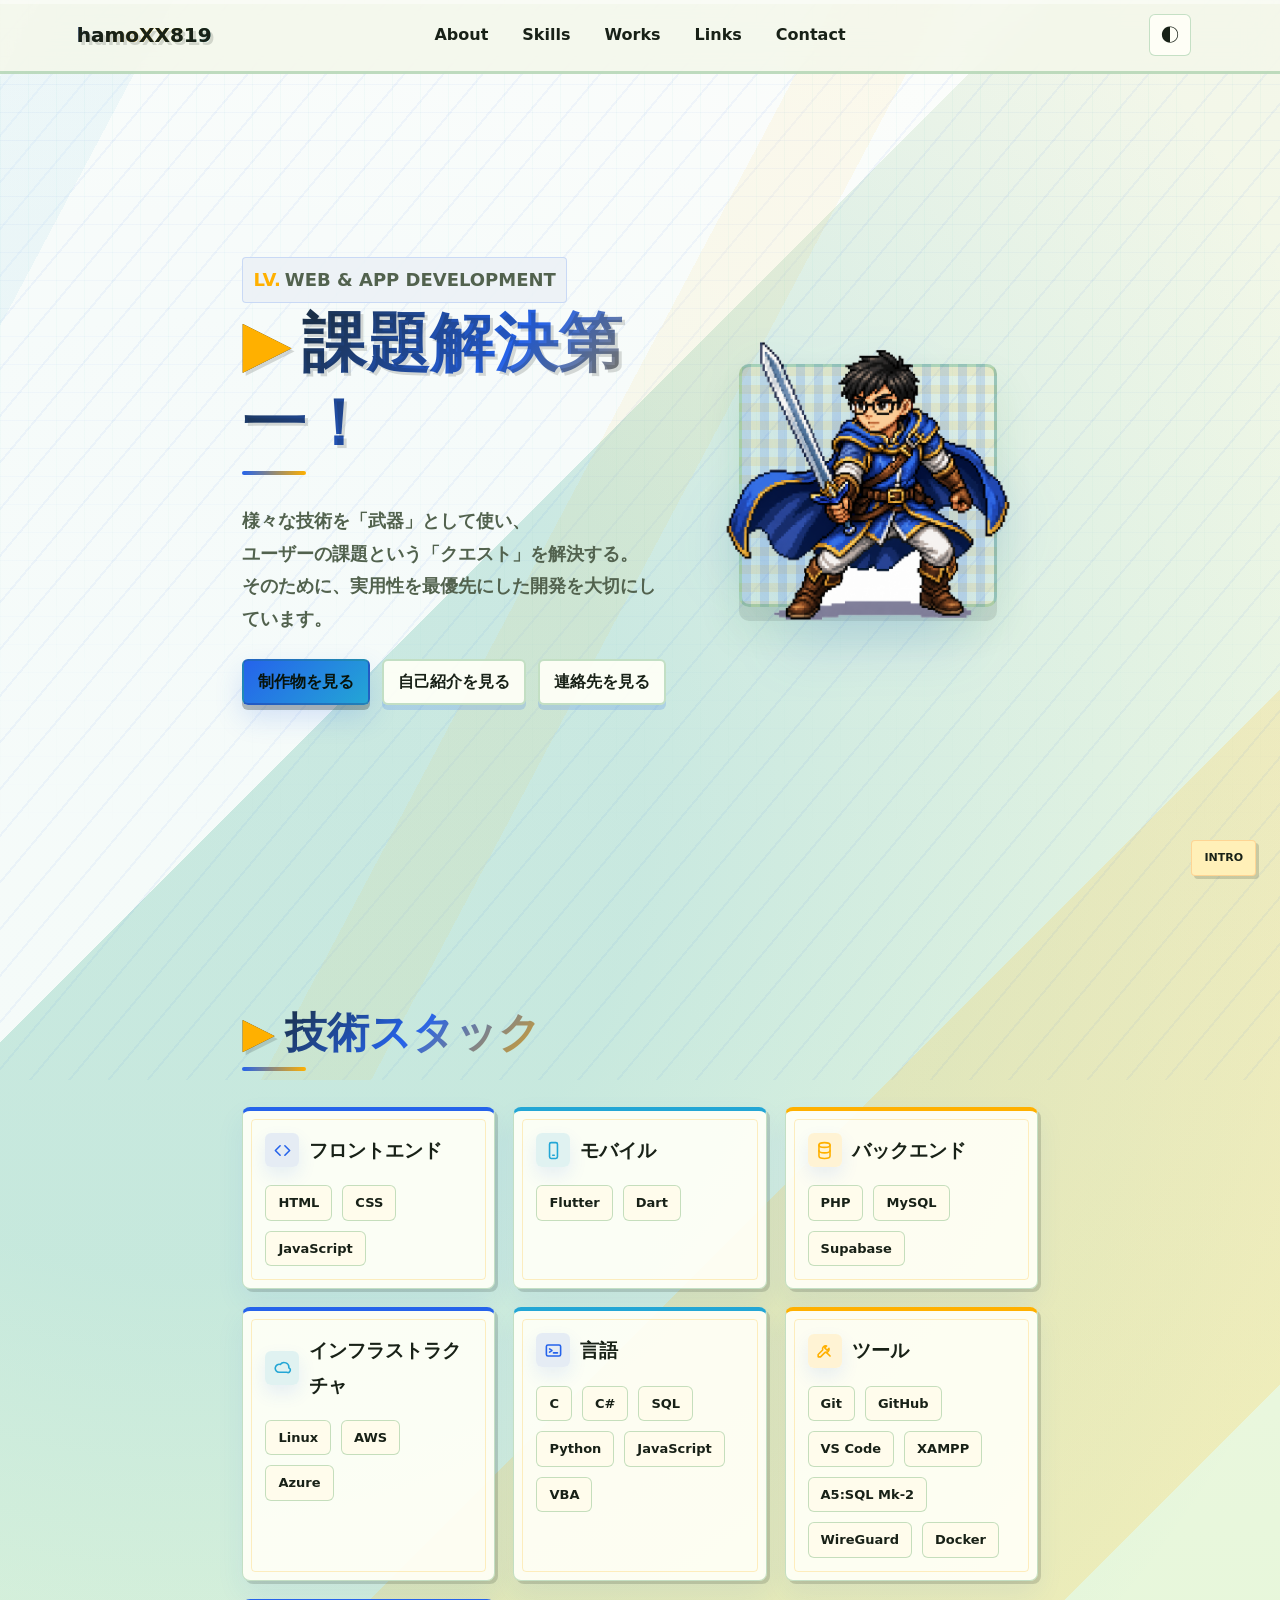
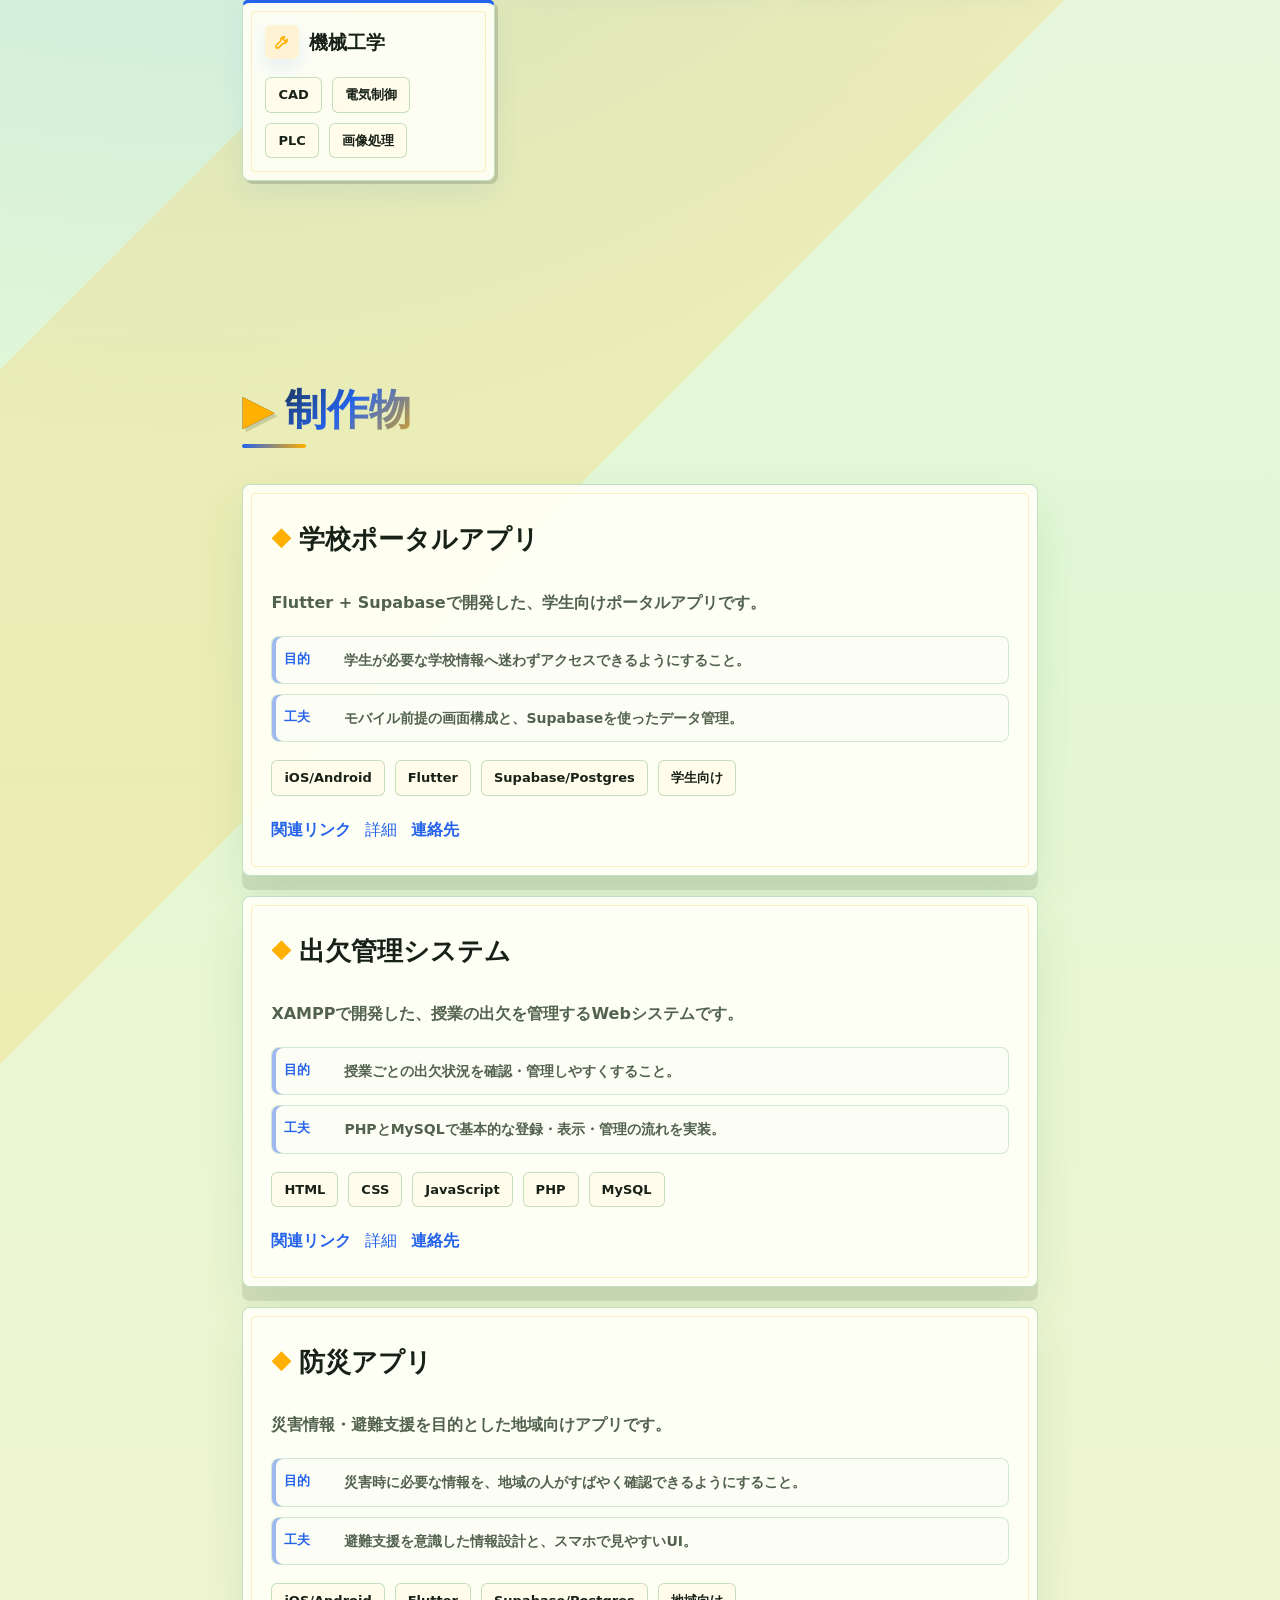
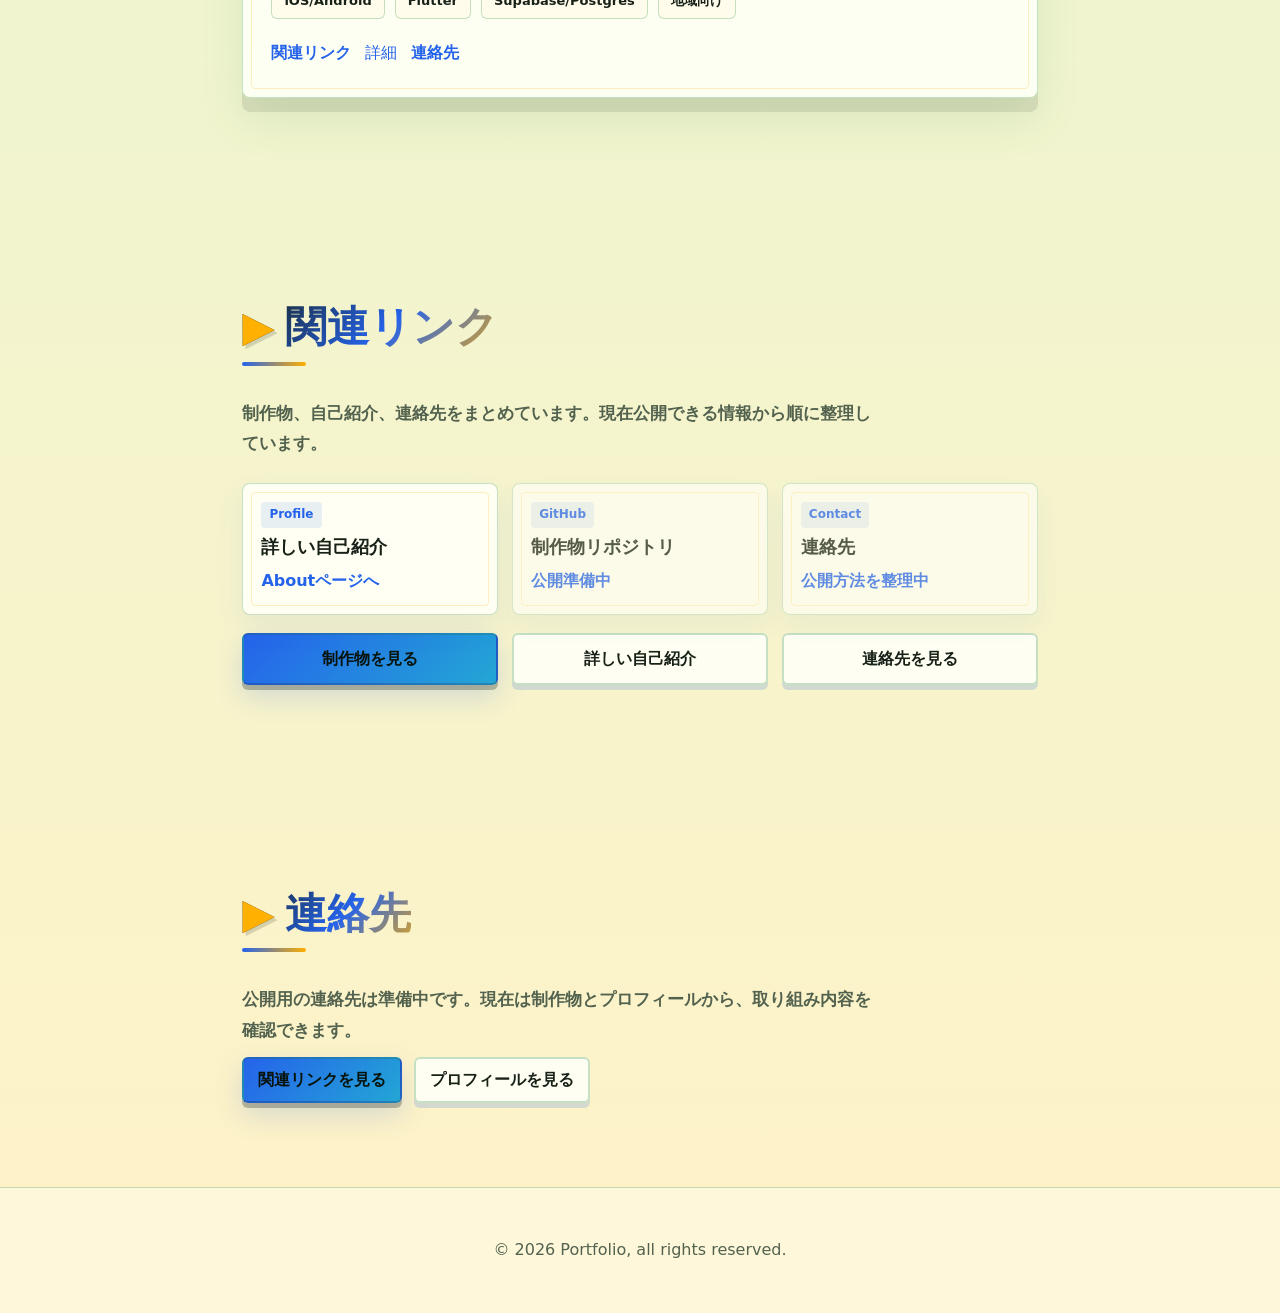
==== commit be2a00bd: "class=hero-pointsを削除" ====
--- a/index.html
+++ b/index.html
@@ -116,17 +116,6 @@
         <a class="btn btn-ghost" href="about.html">自己紹介を見る</a>
         <a class="btn btn-ghost" href="#contact">連絡先を見る</a>
       </div>
-      <div class="hero-points">
-        <span>Webアプリ開発</span>
-        <span>モバイルアプリ開発</span>
-        <span>インフラ構築</span>
-        <span>セキュリティ解析</span>
-        <span>データベース操作</span>
-        <span>Raspberry Pi</span>
-        <span>Linux</span>
-        <span>AI活用</span>
-        <span>機械工学</span>
-      </div>
     </div>
     <figure class="hero-visual">
       <img src="images/profile.svg" alt="プロフィールイメージ" decoding="async" fetchpriority="high" width="480" height="480">
--- a/style.css
+++ b/style.css
@@ -585,38 +585,11 @@
   margin-top: 24px;
 }
 
-.hero-points {
-  display: flex;
-  flex-wrap: wrap;
-  gap: 12px;
-  margin-top: 22px;
-}
-
-.hero-points span,
 .tag-list span {
   border: 1px solid var(--border);
   background: var(--card);
   border-radius: 6px;
   font-weight: 800;
-}
-
-.hero-points span {
-  padding: 10px 14px;
-  color: var(--text);
-  box-shadow: inset 0 -3px 0 color-mix(in srgb, var(--scene-main) 16%, transparent);
-  transition: color 0.45s ease;
-}
-
-.hero-points span:nth-child(1) {
-  border-color: rgba(37, 99, 235, 0.2);
-}
-
-.hero-points span:nth-child(2) {
-  border-color: rgba(20, 184, 166, 0.24);
-}
-
-.hero-points span:nth-child(3) {
-  border-color: rgba(249, 115, 22, 0.24);
 }
 
 .profile-list {
@@ -1046,7 +1019,6 @@
   opacity: 0.72;
 }
 
-html[data-theme="dark"] .hero-points span,
 html[data-theme="dark"] .tag-list span {
   background: rgba(15, 23, 42, 0.45);
 }
@@ -1436,17 +1408,6 @@
     width: 100%;
   }
 
-  .hero-points {
-    gap: 8px;
-    margin-top: 20px;
-  }
-
-  .hero-points span {
-    padding: 8px 10px;
-    font-size: 13px;
-    line-height: 1.35;
-  }
-
   .hero-visual {
     max-width: min(320px, 88vw);
   }
--- a/style.css
+++ b/style.css
@@ -585,38 +585,11 @@
   margin-top: 24px;
 }
 
-.hero-points {
-  display: flex;
-  flex-wrap: wrap;
-  gap: 12px;
-  margin-top: 22px;
-}
-
-.hero-points span,
 .tag-list span {
   border: 1px solid var(--border);
   background: var(--card);
   border-radius: 6px;
   font-weight: 800;
-}
-
-.hero-points span {
-  padding: 10px 14px;
-  color: var(--text);
-  box-shadow: inset 0 -3px 0 color-mix(in srgb, var(--scene-main) 16%, transparent);
-  transition: color 0.45s ease;
-}
-
-.hero-points span:nth-child(1) {
-  border-color: rgba(37, 99, 235, 0.2);
-}
-
-.hero-points span:nth-child(2) {
-  border-color: rgba(20, 184, 166, 0.24);
-}
-
-.hero-points span:nth-child(3) {
-  border-color: rgba(249, 115, 22, 0.24);
 }
 
 .profile-list {
@@ -1046,7 +1019,6 @@
   opacity: 0.72;
 }
 
-html[data-theme="dark"] .hero-points span,
 html[data-theme="dark"] .tag-list span {
   background: rgba(15, 23, 42, 0.45);
 }
@@ -1436,17 +1408,6 @@
     width: 100%;
   }
 
-  .hero-points {
-    gap: 8px;
-    margin-top: 20px;
-  }
-
-  .hero-points span {
-    padding: 8px 10px;
-    font-size: 13px;
-    line-height: 1.35;
-  }
-
   .hero-visual {
     max-width: min(320px, 88vw);
   }
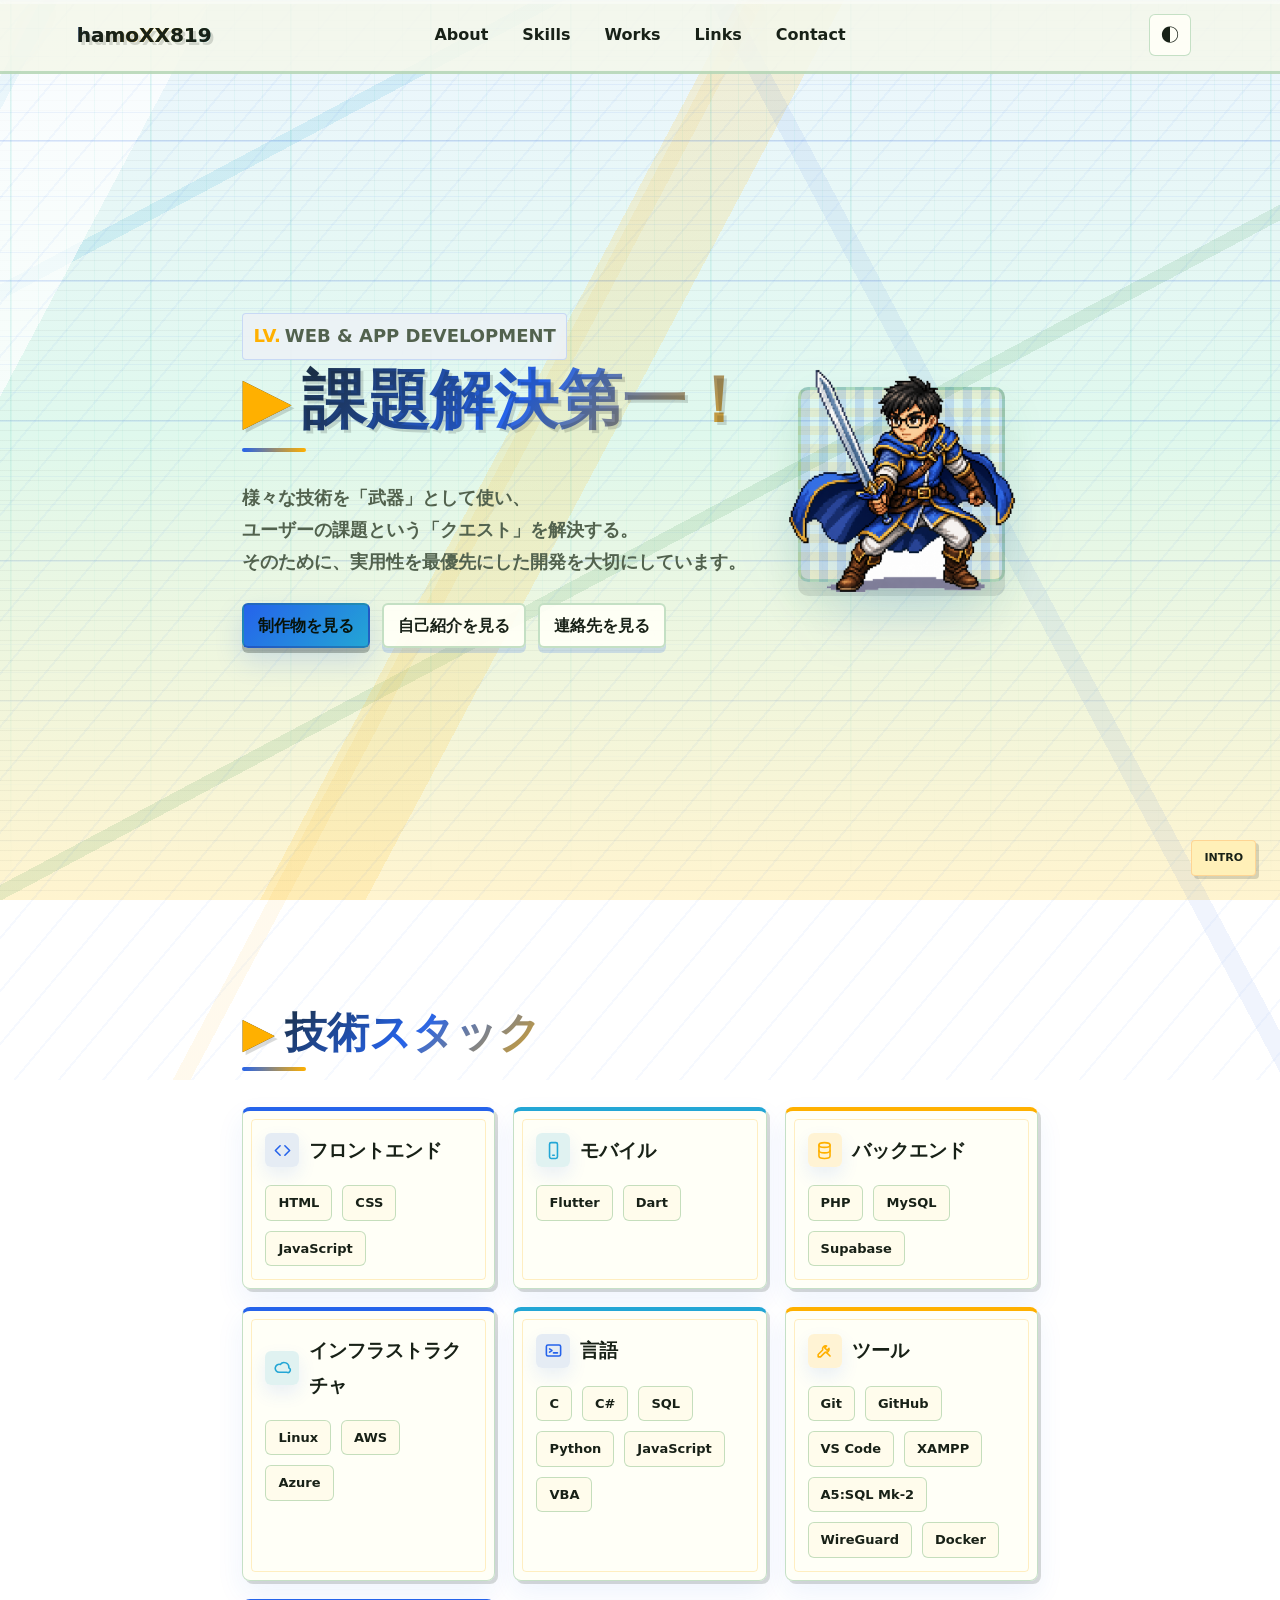
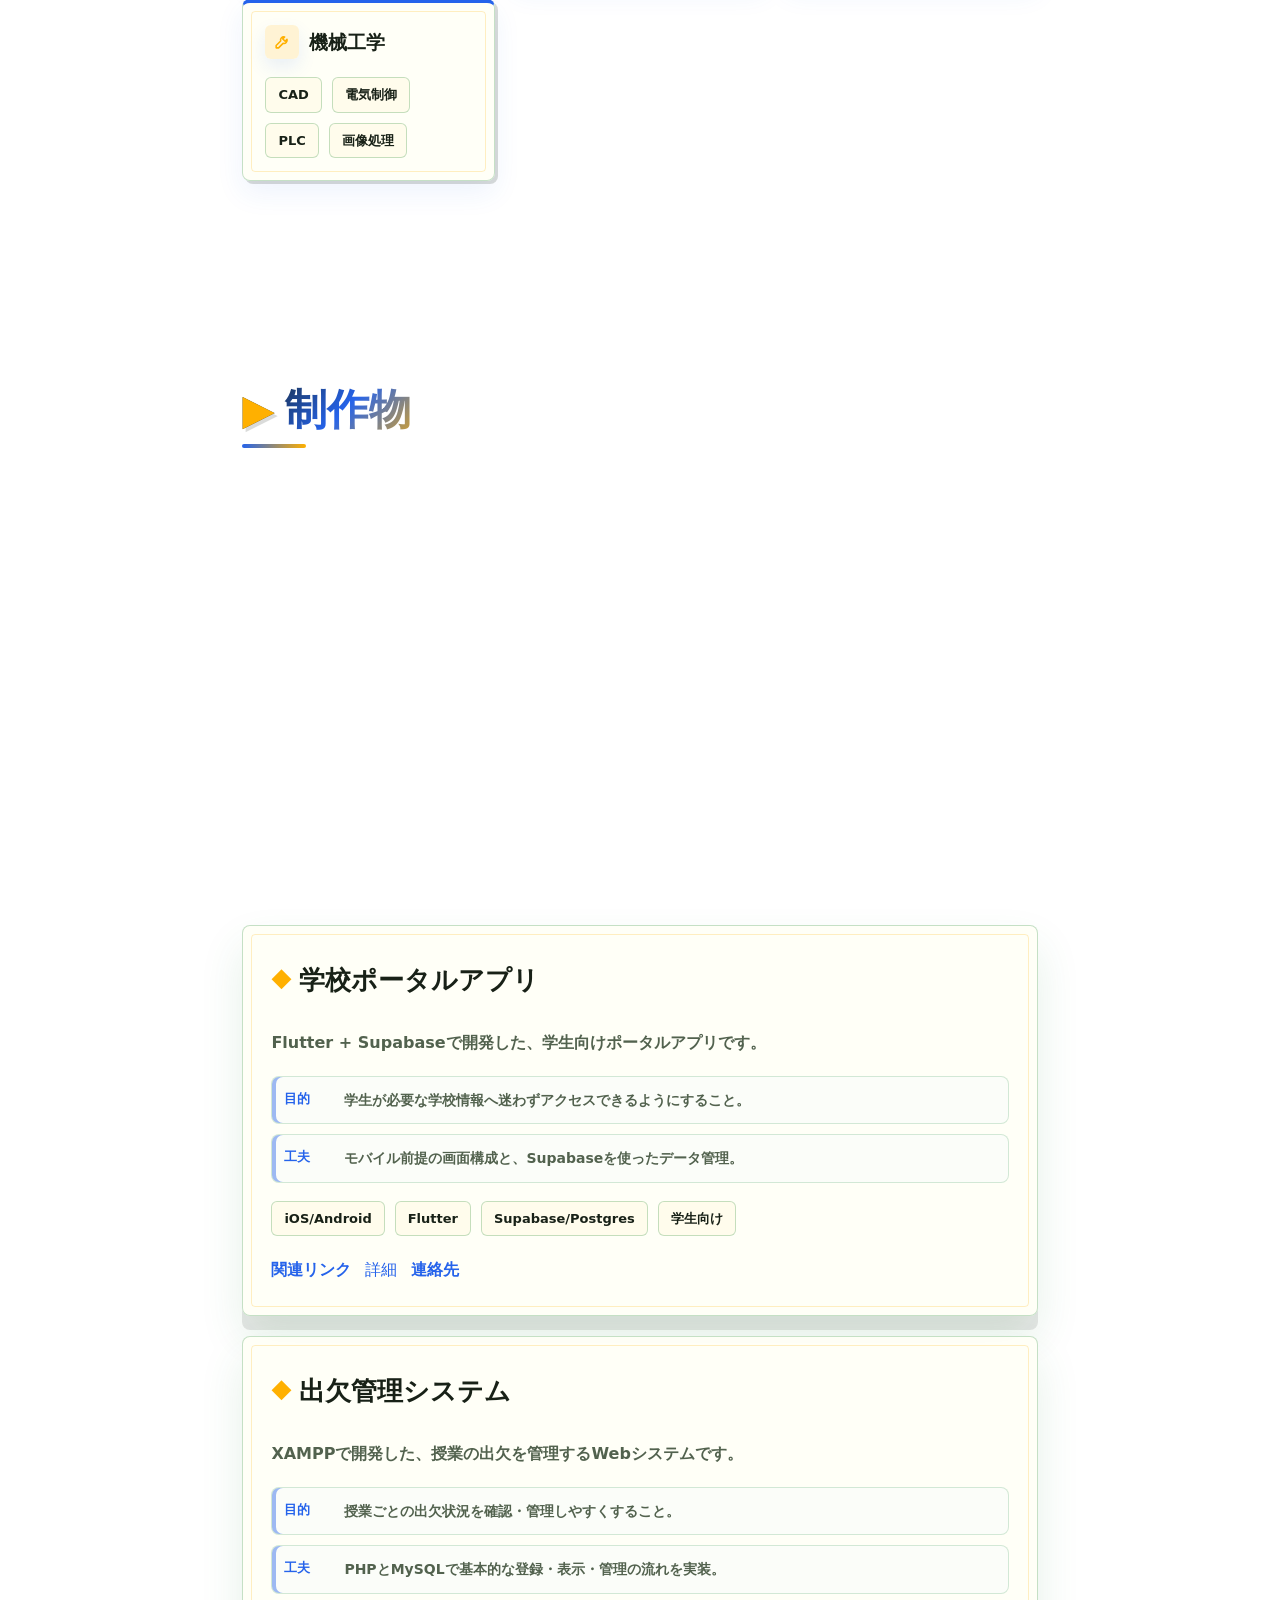
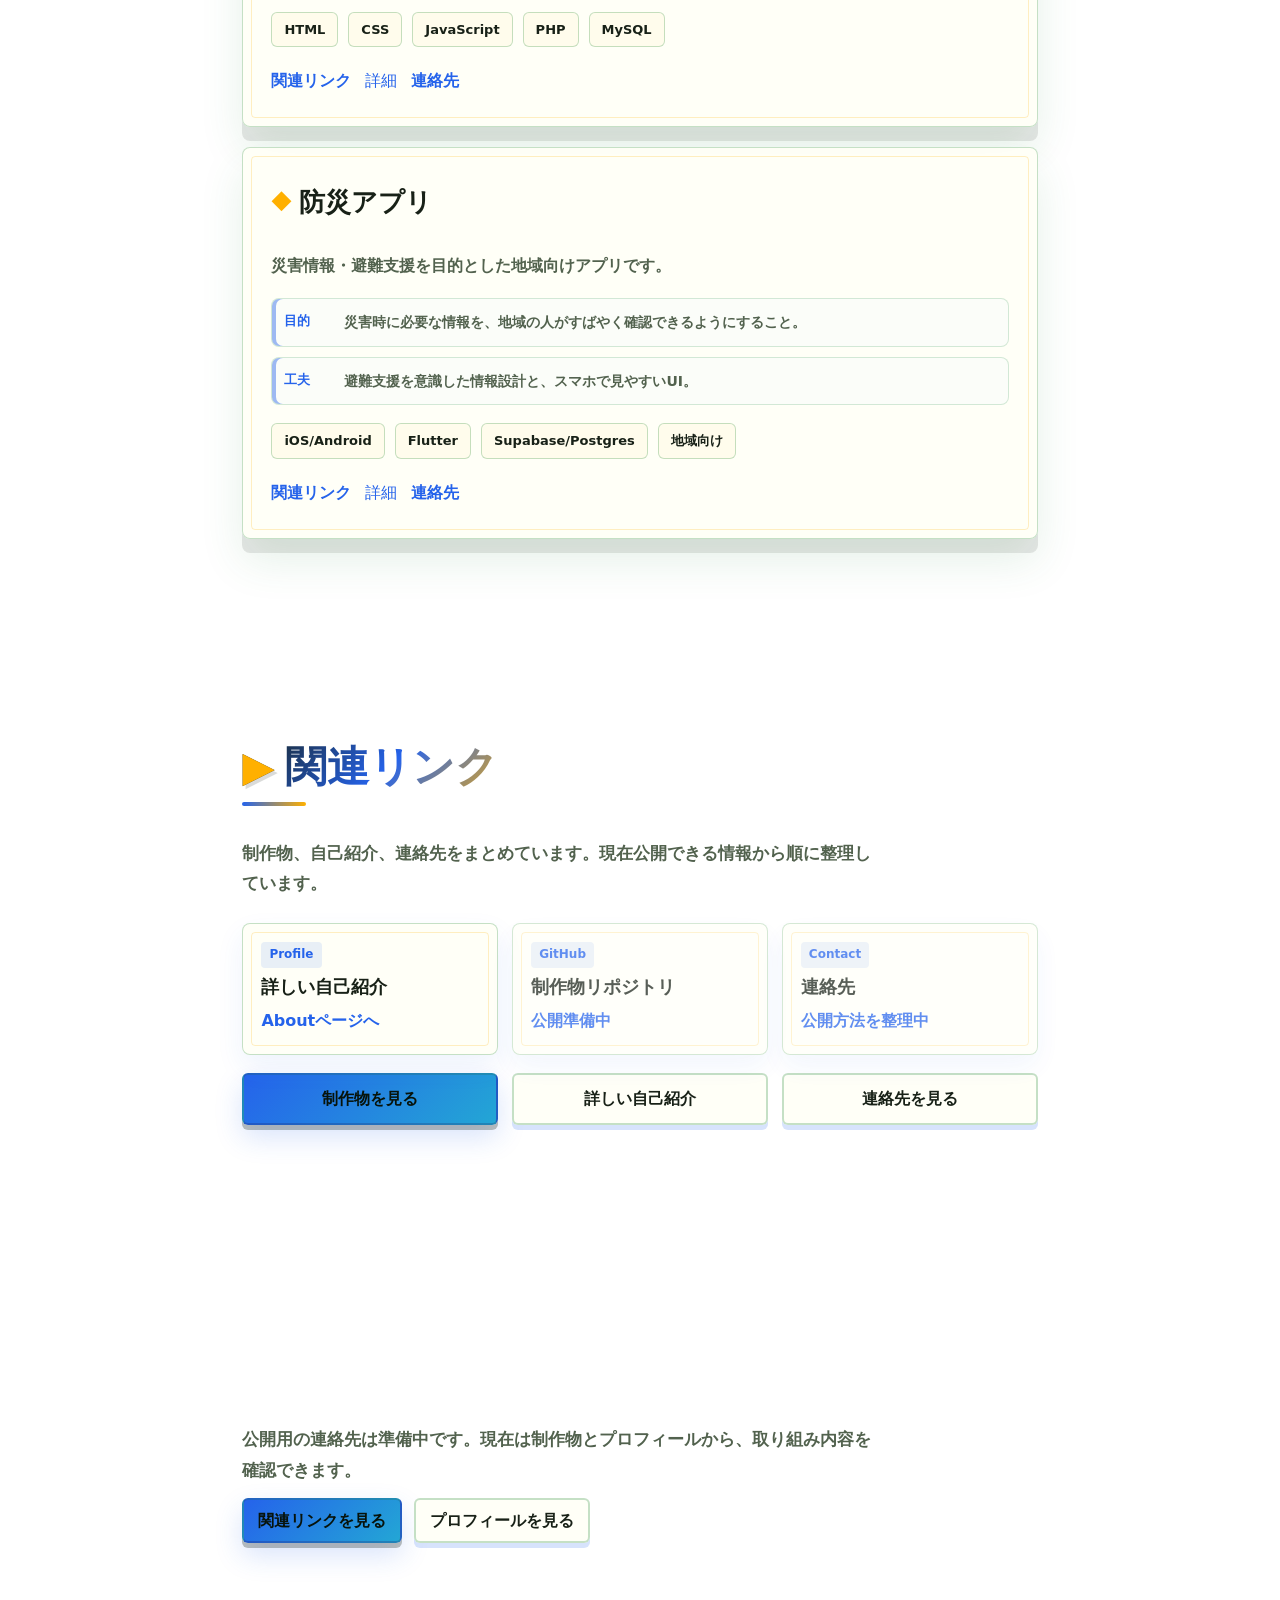
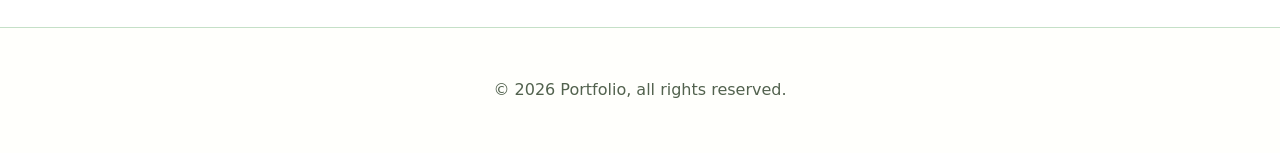
==== commit 682321d7: "背景デザインを修正" ====
--- a/index.html
+++ b/index.html
@@ -28,10 +28,13 @@
     (function () {
       try {
         const savedTheme = localStorage.getItem('theme');
+        const hasSeenIntro = localStorage.getItem('introSplashSeen') === 'true';
         const prefersDark = window.matchMedia('(prefers-color-scheme: dark)').matches;
         document.documentElement.dataset.theme = savedTheme || (prefersDark ? 'dark' : 'light');
+        document.documentElement.dataset.introSeen = hasSeenIntro ? 'true' : 'false';
       } catch (error) {
         document.documentElement.dataset.theme = 'light';
+        document.documentElement.dataset.introSeen = 'false';
       }
     }());
   </script>
@@ -45,8 +48,8 @@
   <style>
     /* Critical above-the-fold styles */
     html{scroll-behavior:smooth}
-    body{margin:0;font-family:"Hiragino Maru Gothic ProN","Yu Gothic","YuGothic","Noto Sans JP",system-ui,-apple-system,BlinkMacSystemFont,"Segoe UI",sans-serif;color:#182117;background:linear-gradient(135deg,rgba(255,255,255,.82) 0 18%,transparent 18% 34%,rgba(255,204,77,.24) 34% 46%,transparent 46%),radial-gradient(circle at 14% 18%,rgba(35,166,213,.18) 0 12%,transparent 32%),linear-gradient(180deg,#f4f7ea 0%,#e3f7d6 48%,#fff2c7 100%)}
-    html[data-theme="dark"] body{color:#f5ffe8;background:linear-gradient(135deg,rgba(74,222,128,.08) 0 18%,transparent 18% 34%,rgba(255,176,0,.12) 34% 46%,transparent 46%),radial-gradient(circle at 14% 18%,rgba(76,201,240,.14) 0 12%,transparent 32%),linear-gradient(180deg,#17181f 0%,#1f2f26 48%,#241b2f 100%)}
+    body{margin:0;font-family:"Hiragino Maru Gothic ProN","Yu Gothic","YuGothic","Noto Sans JP",system-ui,-apple-system,BlinkMacSystemFont,"Segoe UI",sans-serif;color:#182117;background:linear-gradient(118deg,rgba(255,255,255,.72) 0 12%,transparent 12% 42%,rgba(255,204,77,.2) 42% 48%,transparent 48%),linear-gradient(152deg,transparent 0 18%,rgba(35,166,213,.13) 18% 19%,transparent 19% 56%,rgba(47,143,70,.12) 56% 57%,transparent 57%),repeating-linear-gradient(0deg,transparent 0 9px,rgba(24,33,23,.045) 9px 10px),linear-gradient(180deg,#eef6ff 0%,#dff8ed 48%,#fff4cf 100%);background-attachment:fixed}
+    html[data-theme="dark"] body{color:#f5ffe8;background:linear-gradient(118deg,rgba(76,201,240,.09) 0 12%,transparent 12% 42%,rgba(255,176,0,.12) 42% 48%,transparent 48%),linear-gradient(152deg,transparent 0 18%,rgba(76,201,240,.13) 18% 19%,transparent 19% 56%,rgba(99,224,111,.12) 56% 57%,transparent 57%),repeating-linear-gradient(0deg,transparent 0 9px,rgba(245,255,232,.045) 9px 10px),linear-gradient(180deg,#07111f 0%,#0b1f29 48%,#191334 100%);background-attachment:fixed}
     header{position:sticky;top:0;z-index:10;background:rgba(244,247,234,.86);backdrop-filter:blur(16px);border-bottom:3px solid rgba(47,143,70,.28);padding:12px 6%;display:grid;grid-template-columns:minmax(140px,1fr) auto minmax(140px,1fr);align-items:center}
     html[data-theme="dark"] header{background:rgba(23,24,31,.86);border-bottom-color:rgba(99,224,111,.34)}
     header h1{margin:0;font-size:20px;font-weight:900;color:#182117}
@@ -55,7 +58,8 @@
     .header-actions{display:flex;gap:8px;margin-left:auto}
     nav{justify-self:center}
     .menu-toggle{display:none}
-    .intro-splash{position:fixed;inset:0;z-index:100;display:grid;place-items:center;background:linear-gradient(rgba(47,143,70,.13) 1px,transparent 1px),linear-gradient(90deg,rgba(35,166,213,.12) 1px,transparent 1px),linear-gradient(135deg,#f4f7ea 0%,#fff0b8 48%,#e3f7d6 100%);background-size:24px 24px,24px 24px,auto}
+    .intro-splash{position:fixed;inset:0;z-index:100;display:grid;place-items:center;background:linear-gradient(rgba(37,99,235,.12) 1px,transparent 1px),linear-gradient(90deg,rgba(20,184,166,.1) 1px,transparent 1px),linear-gradient(118deg,rgba(255,255,255,.72) 0 12%,transparent 12% 42%,rgba(255,204,77,.2) 42% 48%,transparent 48%),linear-gradient(180deg,#eef6ff 0%,#dff8ed 48%,#fff4cf 100%);background-size:24px 24px,24px 24px,auto,auto}
+    html[data-intro-seen="true"] .intro-splash{display:none}
     .intro-splash__title{font-size:clamp(34px,7vw,72px);font-weight:900;line-height:1.1;letter-spacing:0;color:#182117;text-shadow:3px 3px 0 rgba(24,33,23,.16)}
     .hero{display:grid;grid-template-columns:1fr minmax(240px,0.8fr);gap:32px;align-items:center;padding:64px 8%}
     .hero h2{font-size:clamp(36px,6vw,64px);font-weight:900;line-height:1.25;margin:0 0 12px;text-shadow:3px 3px 0 rgba(24,33,23,.16)}
--- a/style.css
+++ b/style.css
@@ -1,10 +1,13 @@
 /* CSS Variables */
 :root {
-  --bg: #f4f7ea;
-  --bg-strong: #e3f7d6;
-  --bg-end: #fff2c7;
-  --shine: rgba(255, 255, 255, 0.82);
-  --warm-band: rgba(255, 204, 77, 0.24);
+  --bg: #eef6ff;
+  --bg-strong: #dff8ed;
+  --bg-end: #fff4cf;
+  --shine: rgba(255, 255, 255, 0.72);
+  --warm-band: rgba(255, 204, 77, 0.2);
+  --game-grid: rgba(37, 99, 235, 0.12);
+  --game-grid-strong: rgba(20, 184, 166, 0.18);
+  --scanline: rgba(24, 33, 23, 0.045);
   --text: #182117;
   --sub: #52624e;
   --scene-main: #2f8f46;
@@ -20,11 +23,14 @@
 }
 
 html[data-theme="dark"] {
-  --bg: #17181f;
-  --bg-strong: #1f2f26;
-  --bg-end: #241b2f;
-  --shine: rgba(74, 222, 128, 0.08);
+  --bg: #07111f;
+  --bg-strong: #0b1f29;
+  --bg-end: #191334;
+  --shine: rgba(76, 201, 240, 0.09);
   --warm-band: rgba(255, 176, 0, 0.12);
+  --game-grid: rgba(76, 201, 240, 0.12);
+  --game-grid-strong: rgba(99, 224, 111, 0.16);
+  --scanline: rgba(245, 255, 232, 0.045);
   --text: #f5ffe8;
   --sub: #bfd4b8;
   --scene-main: #63e06f;
@@ -129,9 +135,11 @@
   margin: 0;
   font-family: "Hiragino Maru Gothic ProN", "Yu Gothic", "YuGothic", "Noto Sans JP", system-ui, -apple-system, BlinkMacSystemFont, "Segoe UI", sans-serif;
   background:
-    linear-gradient(135deg, var(--shine) 0 18%, transparent 18% 34%, var(--warm-band) 34% 46%, transparent 46%),
-    radial-gradient(circle at 14% 18%, color-mix(in srgb, var(--accent-2) 18%, transparent) 0 12%, transparent 32%),
+    linear-gradient(118deg, var(--shine) 0 12%, transparent 12% 42%, var(--warm-band) 42% 48%, transparent 48%),
+    linear-gradient(152deg, transparent 0 18%, color-mix(in srgb, var(--accent-2) 13%, transparent) 18% 19%, transparent 19% 56%, color-mix(in srgb, var(--scene-main) 12%, transparent) 56% 57%, transparent 57%),
+    repeating-linear-gradient(0deg, transparent 0 9px, var(--scanline) 9px 10px),
     linear-gradient(180deg, var(--bg) 0%, var(--bg-strong) 48%, var(--bg-end) 100%);
+  background-attachment: fixed;
   color: var(--text);
   line-height: 1.8;
   animation: fadeIn 0.6s ease-in-out;
@@ -172,10 +180,13 @@
   opacity: 0.72;
   transition: background 0.8s ease, opacity 0.6s ease;
   background-image:
-    linear-gradient(color-mix(in srgb, var(--scene-main) 16%, transparent) 1px, transparent 1px),
-    linear-gradient(90deg, color-mix(in srgb, var(--accent-2) 13%, transparent) 1px, transparent 1px);
-  background-size: 28px 28px;
-  mask-image: linear-gradient(180deg, black 0%, rgba(0, 0, 0, 0.72) 44%, transparent 100%);
+    linear-gradient(var(--game-grid) 1px, transparent 1px),
+    linear-gradient(90deg, var(--game-grid) 1px, transparent 1px),
+    linear-gradient(var(--game-grid-strong) 2px, transparent 2px),
+    linear-gradient(90deg, var(--game-grid-strong) 2px, transparent 2px);
+  background-position: center top;
+  background-size: 28px 28px, 28px 28px, 140px 140px, 140px 140px;
+  mask-image: linear-gradient(180deg, black 0%, rgba(0, 0, 0, 0.7) 52%, transparent 100%);
 }
 
 body::after {
@@ -184,41 +195,57 @@
   inset: -20% -10%;
   z-index: -1;
   pointer-events: none;
-  opacity: 0.34;
+  opacity: 0.42;
   background-image:
-    linear-gradient(118deg, transparent 0 12%, color-mix(in srgb, var(--accent-2) 16%, transparent) 12% 18%, transparent 18% 48%, color-mix(in srgb, var(--accent) 18%, transparent) 48% 53%, transparent 53%),
-    repeating-linear-gradient(130deg, color-mix(in srgb, var(--scene-main) 14%, transparent) 0 2px, transparent 2px 30px);
+    linear-gradient(118deg, transparent 0 12%, color-mix(in srgb, var(--accent-2) 16%, transparent) 12% 12.8%, transparent 12.8% 44%, color-mix(in srgb, var(--accent) 16%, transparent) 44% 44.8%, transparent 44.8%),
+    linear-gradient(62deg, transparent 0 64%, color-mix(in srgb, var(--scene-main) 16%, transparent) 64% 65%, transparent 65%),
+    repeating-linear-gradient(130deg, color-mix(in srgb, var(--scene-main) 10%, transparent) 0 2px, transparent 2px 34px);
+  mix-blend-mode: multiply;
   transition: opacity 0.6s ease;
+}
+
+html[data-theme="dark"] body::after {
+  mix-blend-mode: screen;
 }
 
 body.scene-intro::before {
   background-image:
-    linear-gradient(rgba(37, 99, 235, 0.06) 1px, transparent 1px),
-    linear-gradient(90deg, rgba(20, 184, 166, 0.05) 1px, transparent 1px);
+    linear-gradient(rgba(37, 99, 235, 0.1) 1px, transparent 1px),
+    linear-gradient(90deg, rgba(20, 184, 166, 0.08) 1px, transparent 1px),
+    linear-gradient(rgba(37, 99, 235, 0.16) 2px, transparent 2px),
+    linear-gradient(90deg, rgba(20, 184, 166, 0.12) 2px, transparent 2px);
 }
 
 body.scene-skills::before {
   background-image:
-    linear-gradient(rgba(8, 145, 178, 0.07) 1px, transparent 1px),
-    linear-gradient(90deg, rgba(249, 115, 22, 0.045) 1px, transparent 1px);
+    linear-gradient(rgba(8, 145, 178, 0.1) 1px, transparent 1px),
+    linear-gradient(90deg, rgba(249, 115, 22, 0.06) 1px, transparent 1px),
+    linear-gradient(rgba(8, 145, 178, 0.16) 2px, transparent 2px),
+    linear-gradient(90deg, rgba(249, 115, 22, 0.1) 2px, transparent 2px);
 }
 
 body.scene-works::before {
   background-image:
-    linear-gradient(rgba(20, 184, 166, 0.07) 1px, transparent 1px),
-    linear-gradient(90deg, rgba(37, 99, 235, 0.045) 1px, transparent 1px);
+    linear-gradient(rgba(20, 184, 166, 0.1) 1px, transparent 1px),
+    linear-gradient(90deg, rgba(37, 99, 235, 0.06) 1px, transparent 1px),
+    linear-gradient(rgba(20, 184, 166, 0.16) 2px, transparent 2px),
+    linear-gradient(90deg, rgba(37, 99, 235, 0.1) 2px, transparent 2px);
 }
 
 body.scene-links::before {
   background-image:
-    linear-gradient(rgba(219, 39, 119, 0.06) 1px, transparent 1px),
-    linear-gradient(90deg, rgba(249, 115, 22, 0.045) 1px, transparent 1px);
+    linear-gradient(rgba(219, 39, 119, 0.09) 1px, transparent 1px),
+    linear-gradient(90deg, rgba(249, 115, 22, 0.06) 1px, transparent 1px),
+    linear-gradient(rgba(219, 39, 119, 0.14) 2px, transparent 2px),
+    linear-gradient(90deg, rgba(249, 115, 22, 0.1) 2px, transparent 2px);
 }
 
 body.scene-contact::before {
   background-image:
-    linear-gradient(rgba(249, 115, 22, 0.065) 1px, transparent 1px),
-    linear-gradient(90deg, rgba(20, 184, 166, 0.045) 1px, transparent 1px);
+    linear-gradient(rgba(249, 115, 22, 0.1) 1px, transparent 1px),
+    linear-gradient(90deg, rgba(20, 184, 166, 0.06) 1px, transparent 1px),
+    linear-gradient(rgba(249, 115, 22, 0.14) 2px, transparent 2px),
+    linear-gradient(90deg, rgba(20, 184, 166, 0.1) 2px, transparent 2px);
 }
 
 body.scene-skills::after {
@@ -569,6 +596,7 @@
   margin-bottom: 20px;
   letter-spacing: 0;
   text-shadow: var(--pixel-shadow), 0 8px 24px color-mix(in srgb, var(--scene-main) 22%, transparent);
+  white-space: nowrap;
 }
 
 .hero p {
@@ -1060,8 +1088,9 @@
   background:
     linear-gradient(color-mix(in srgb, var(--scene-main) 13%, transparent) 1px, transparent 1px),
     linear-gradient(90deg, color-mix(in srgb, var(--accent-2) 12%, transparent) 1px, transparent 1px),
-    linear-gradient(135deg, var(--bg) 0%, color-mix(in srgb, var(--accent-soft) 62%, var(--bg)) 48%, var(--bg-strong) 100%);
-  background-size: 24px 24px, 24px 24px, auto;
+    linear-gradient(118deg, var(--shine) 0 12%, transparent 12% 42%, var(--warm-band) 42% 48%, transparent 48%),
+    linear-gradient(180deg, var(--bg) 0%, var(--bg-strong) 48%, var(--bg-end) 100%);
+  background-size: 24px 24px, 24px 24px, auto, auto;
   animation: introSplashOut 1.6s cubic-bezier(.77, 0, .18, 1) forwards;
 }
 
@@ -1110,6 +1139,41 @@
 
 .intro-splash.is-hidden {
   display: none;
+}
+
+html[data-intro-seen="true"] .intro-splash {
+  display: none;
+}
+
+.return-toast {
+  position: fixed;
+  right: 24px;
+  bottom: 76px;
+  z-index: 50;
+  max-width: min(280px, calc(100vw - 32px));
+  padding: 12px 16px;
+  border: 2px solid var(--border);
+  border-radius: 6px;
+  background: var(--card);
+  color: var(--text);
+  box-shadow: var(--pixel-shadow), 0 18px 36px rgba(24, 33, 23, 0.14);
+  font-size: 13px;
+  font-weight: 900;
+  line-height: 1.4;
+  letter-spacing: 0;
+  animation: slideUpFade 0.32s ease-out forwards;
+  transition: opacity 0.3s ease, transform 0.3s ease;
+}
+
+.return-toast::before {
+  content: "◆";
+  margin-right: 8px;
+  color: var(--accent);
+}
+
+.return-toast.is-hidden {
+  opacity: 0;
+  transform: translateY(8px);
 }
 
 .modal {
--- a/style.css
+++ b/style.css
@@ -1,10 +1,13 @@
 /* CSS Variables */
 :root {
-  --bg: #f4f7ea;
-  --bg-strong: #e3f7d6;
-  --bg-end: #fff2c7;
-  --shine: rgba(255, 255, 255, 0.82);
-  --warm-band: rgba(255, 204, 77, 0.24);
+  --bg: #eef6ff;
+  --bg-strong: #dff8ed;
+  --bg-end: #fff4cf;
+  --shine: rgba(255, 255, 255, 0.72);
+  --warm-band: rgba(255, 204, 77, 0.2);
+  --game-grid: rgba(37, 99, 235, 0.12);
+  --game-grid-strong: rgba(20, 184, 166, 0.18);
+  --scanline: rgba(24, 33, 23, 0.045);
   --text: #182117;
   --sub: #52624e;
   --scene-main: #2f8f46;
@@ -20,11 +23,14 @@
 }
 
 html[data-theme="dark"] {
-  --bg: #17181f;
-  --bg-strong: #1f2f26;
-  --bg-end: #241b2f;
-  --shine: rgba(74, 222, 128, 0.08);
+  --bg: #07111f;
+  --bg-strong: #0b1f29;
+  --bg-end: #191334;
+  --shine: rgba(76, 201, 240, 0.09);
   --warm-band: rgba(255, 176, 0, 0.12);
+  --game-grid: rgba(76, 201, 240, 0.12);
+  --game-grid-strong: rgba(99, 224, 111, 0.16);
+  --scanline: rgba(245, 255, 232, 0.045);
   --text: #f5ffe8;
   --sub: #bfd4b8;
   --scene-main: #63e06f;
@@ -129,9 +135,11 @@
   margin: 0;
   font-family: "Hiragino Maru Gothic ProN", "Yu Gothic", "YuGothic", "Noto Sans JP", system-ui, -apple-system, BlinkMacSystemFont, "Segoe UI", sans-serif;
   background:
-    linear-gradient(135deg, var(--shine) 0 18%, transparent 18% 34%, var(--warm-band) 34% 46%, transparent 46%),
-    radial-gradient(circle at 14% 18%, color-mix(in srgb, var(--accent-2) 18%, transparent) 0 12%, transparent 32%),
+    linear-gradient(118deg, var(--shine) 0 12%, transparent 12% 42%, var(--warm-band) 42% 48%, transparent 48%),
+    linear-gradient(152deg, transparent 0 18%, color-mix(in srgb, var(--accent-2) 13%, transparent) 18% 19%, transparent 19% 56%, color-mix(in srgb, var(--scene-main) 12%, transparent) 56% 57%, transparent 57%),
+    repeating-linear-gradient(0deg, transparent 0 9px, var(--scanline) 9px 10px),
     linear-gradient(180deg, var(--bg) 0%, var(--bg-strong) 48%, var(--bg-end) 100%);
+  background-attachment: fixed;
   color: var(--text);
   line-height: 1.8;
   animation: fadeIn 0.6s ease-in-out;
@@ -172,10 +180,13 @@
   opacity: 0.72;
   transition: background 0.8s ease, opacity 0.6s ease;
   background-image:
-    linear-gradient(color-mix(in srgb, var(--scene-main) 16%, transparent) 1px, transparent 1px),
-    linear-gradient(90deg, color-mix(in srgb, var(--accent-2) 13%, transparent) 1px, transparent 1px);
-  background-size: 28px 28px;
-  mask-image: linear-gradient(180deg, black 0%, rgba(0, 0, 0, 0.72) 44%, transparent 100%);
+    linear-gradient(var(--game-grid) 1px, transparent 1px),
+    linear-gradient(90deg, var(--game-grid) 1px, transparent 1px),
+    linear-gradient(var(--game-grid-strong) 2px, transparent 2px),
+    linear-gradient(90deg, var(--game-grid-strong) 2px, transparent 2px);
+  background-position: center top;
+  background-size: 28px 28px, 28px 28px, 140px 140px, 140px 140px;
+  mask-image: linear-gradient(180deg, black 0%, rgba(0, 0, 0, 0.7) 52%, transparent 100%);
 }
 
 body::after {
@@ -184,41 +195,57 @@
   inset: -20% -10%;
   z-index: -1;
   pointer-events: none;
-  opacity: 0.34;
+  opacity: 0.42;
   background-image:
-    linear-gradient(118deg, transparent 0 12%, color-mix(in srgb, var(--accent-2) 16%, transparent) 12% 18%, transparent 18% 48%, color-mix(in srgb, var(--accent) 18%, transparent) 48% 53%, transparent 53%),
-    repeating-linear-gradient(130deg, color-mix(in srgb, var(--scene-main) 14%, transparent) 0 2px, transparent 2px 30px);
+    linear-gradient(118deg, transparent 0 12%, color-mix(in srgb, var(--accent-2) 16%, transparent) 12% 12.8%, transparent 12.8% 44%, color-mix(in srgb, var(--accent) 16%, transparent) 44% 44.8%, transparent 44.8%),
+    linear-gradient(62deg, transparent 0 64%, color-mix(in srgb, var(--scene-main) 16%, transparent) 64% 65%, transparent 65%),
+    repeating-linear-gradient(130deg, color-mix(in srgb, var(--scene-main) 10%, transparent) 0 2px, transparent 2px 34px);
+  mix-blend-mode: multiply;
   transition: opacity 0.6s ease;
+}
+
+html[data-theme="dark"] body::after {
+  mix-blend-mode: screen;
 }
 
 body.scene-intro::before {
   background-image:
-    linear-gradient(rgba(37, 99, 235, 0.06) 1px, transparent 1px),
-    linear-gradient(90deg, rgba(20, 184, 166, 0.05) 1px, transparent 1px);
+    linear-gradient(rgba(37, 99, 235, 0.1) 1px, transparent 1px),
+    linear-gradient(90deg, rgba(20, 184, 166, 0.08) 1px, transparent 1px),
+    linear-gradient(rgba(37, 99, 235, 0.16) 2px, transparent 2px),
+    linear-gradient(90deg, rgba(20, 184, 166, 0.12) 2px, transparent 2px);
 }
 
 body.scene-skills::before {
   background-image:
-    linear-gradient(rgba(8, 145, 178, 0.07) 1px, transparent 1px),
-    linear-gradient(90deg, rgba(249, 115, 22, 0.045) 1px, transparent 1px);
+    linear-gradient(rgba(8, 145, 178, 0.1) 1px, transparent 1px),
+    linear-gradient(90deg, rgba(249, 115, 22, 0.06) 1px, transparent 1px),
+    linear-gradient(rgba(8, 145, 178, 0.16) 2px, transparent 2px),
+    linear-gradient(90deg, rgba(249, 115, 22, 0.1) 2px, transparent 2px);
 }
 
 body.scene-works::before {
   background-image:
-    linear-gradient(rgba(20, 184, 166, 0.07) 1px, transparent 1px),
-    linear-gradient(90deg, rgba(37, 99, 235, 0.045) 1px, transparent 1px);
+    linear-gradient(rgba(20, 184, 166, 0.1) 1px, transparent 1px),
+    linear-gradient(90deg, rgba(37, 99, 235, 0.06) 1px, transparent 1px),
+    linear-gradient(rgba(20, 184, 166, 0.16) 2px, transparent 2px),
+    linear-gradient(90deg, rgba(37, 99, 235, 0.1) 2px, transparent 2px);
 }
 
 body.scene-links::before {
   background-image:
-    linear-gradient(rgba(219, 39, 119, 0.06) 1px, transparent 1px),
-    linear-gradient(90deg, rgba(249, 115, 22, 0.045) 1px, transparent 1px);
+    linear-gradient(rgba(219, 39, 119, 0.09) 1px, transparent 1px),
+    linear-gradient(90deg, rgba(249, 115, 22, 0.06) 1px, transparent 1px),
+    linear-gradient(rgba(219, 39, 119, 0.14) 2px, transparent 2px),
+    linear-gradient(90deg, rgba(249, 115, 22, 0.1) 2px, transparent 2px);
 }
 
 body.scene-contact::before {
   background-image:
-    linear-gradient(rgba(249, 115, 22, 0.065) 1px, transparent 1px),
-    linear-gradient(90deg, rgba(20, 184, 166, 0.045) 1px, transparent 1px);
+    linear-gradient(rgba(249, 115, 22, 0.1) 1px, transparent 1px),
+    linear-gradient(90deg, rgba(20, 184, 166, 0.06) 1px, transparent 1px),
+    linear-gradient(rgba(249, 115, 22, 0.14) 2px, transparent 2px),
+    linear-gradient(90deg, rgba(20, 184, 166, 0.1) 2px, transparent 2px);
 }
 
 body.scene-skills::after {
@@ -569,6 +596,7 @@
   margin-bottom: 20px;
   letter-spacing: 0;
   text-shadow: var(--pixel-shadow), 0 8px 24px color-mix(in srgb, var(--scene-main) 22%, transparent);
+  white-space: nowrap;
 }
 
 .hero p {
@@ -1060,8 +1088,9 @@
   background:
     linear-gradient(color-mix(in srgb, var(--scene-main) 13%, transparent) 1px, transparent 1px),
     linear-gradient(90deg, color-mix(in srgb, var(--accent-2) 12%, transparent) 1px, transparent 1px),
-    linear-gradient(135deg, var(--bg) 0%, color-mix(in srgb, var(--accent-soft) 62%, var(--bg)) 48%, var(--bg-strong) 100%);
-  background-size: 24px 24px, 24px 24px, auto;
+    linear-gradient(118deg, var(--shine) 0 12%, transparent 12% 42%, var(--warm-band) 42% 48%, transparent 48%),
+    linear-gradient(180deg, var(--bg) 0%, var(--bg-strong) 48%, var(--bg-end) 100%);
+  background-size: 24px 24px, 24px 24px, auto, auto;
   animation: introSplashOut 1.6s cubic-bezier(.77, 0, .18, 1) forwards;
 }
 
@@ -1110,6 +1139,41 @@
 
 .intro-splash.is-hidden {
   display: none;
+}
+
+html[data-intro-seen="true"] .intro-splash {
+  display: none;
+}
+
+.return-toast {
+  position: fixed;
+  right: 24px;
+  bottom: 76px;
+  z-index: 50;
+  max-width: min(280px, calc(100vw - 32px));
+  padding: 12px 16px;
+  border: 2px solid var(--border);
+  border-radius: 6px;
+  background: var(--card);
+  color: var(--text);
+  box-shadow: var(--pixel-shadow), 0 18px 36px rgba(24, 33, 23, 0.14);
+  font-size: 13px;
+  font-weight: 900;
+  line-height: 1.4;
+  letter-spacing: 0;
+  animation: slideUpFade 0.32s ease-out forwards;
+  transition: opacity 0.3s ease, transform 0.3s ease;
+}
+
+.return-toast::before {
+  content: "◆";
+  margin-right: 8px;
+  color: var(--accent);
+}
+
+.return-toast.is-hidden {
+  opacity: 0;
+  transform: translateY(8px);
 }
 
 .modal {
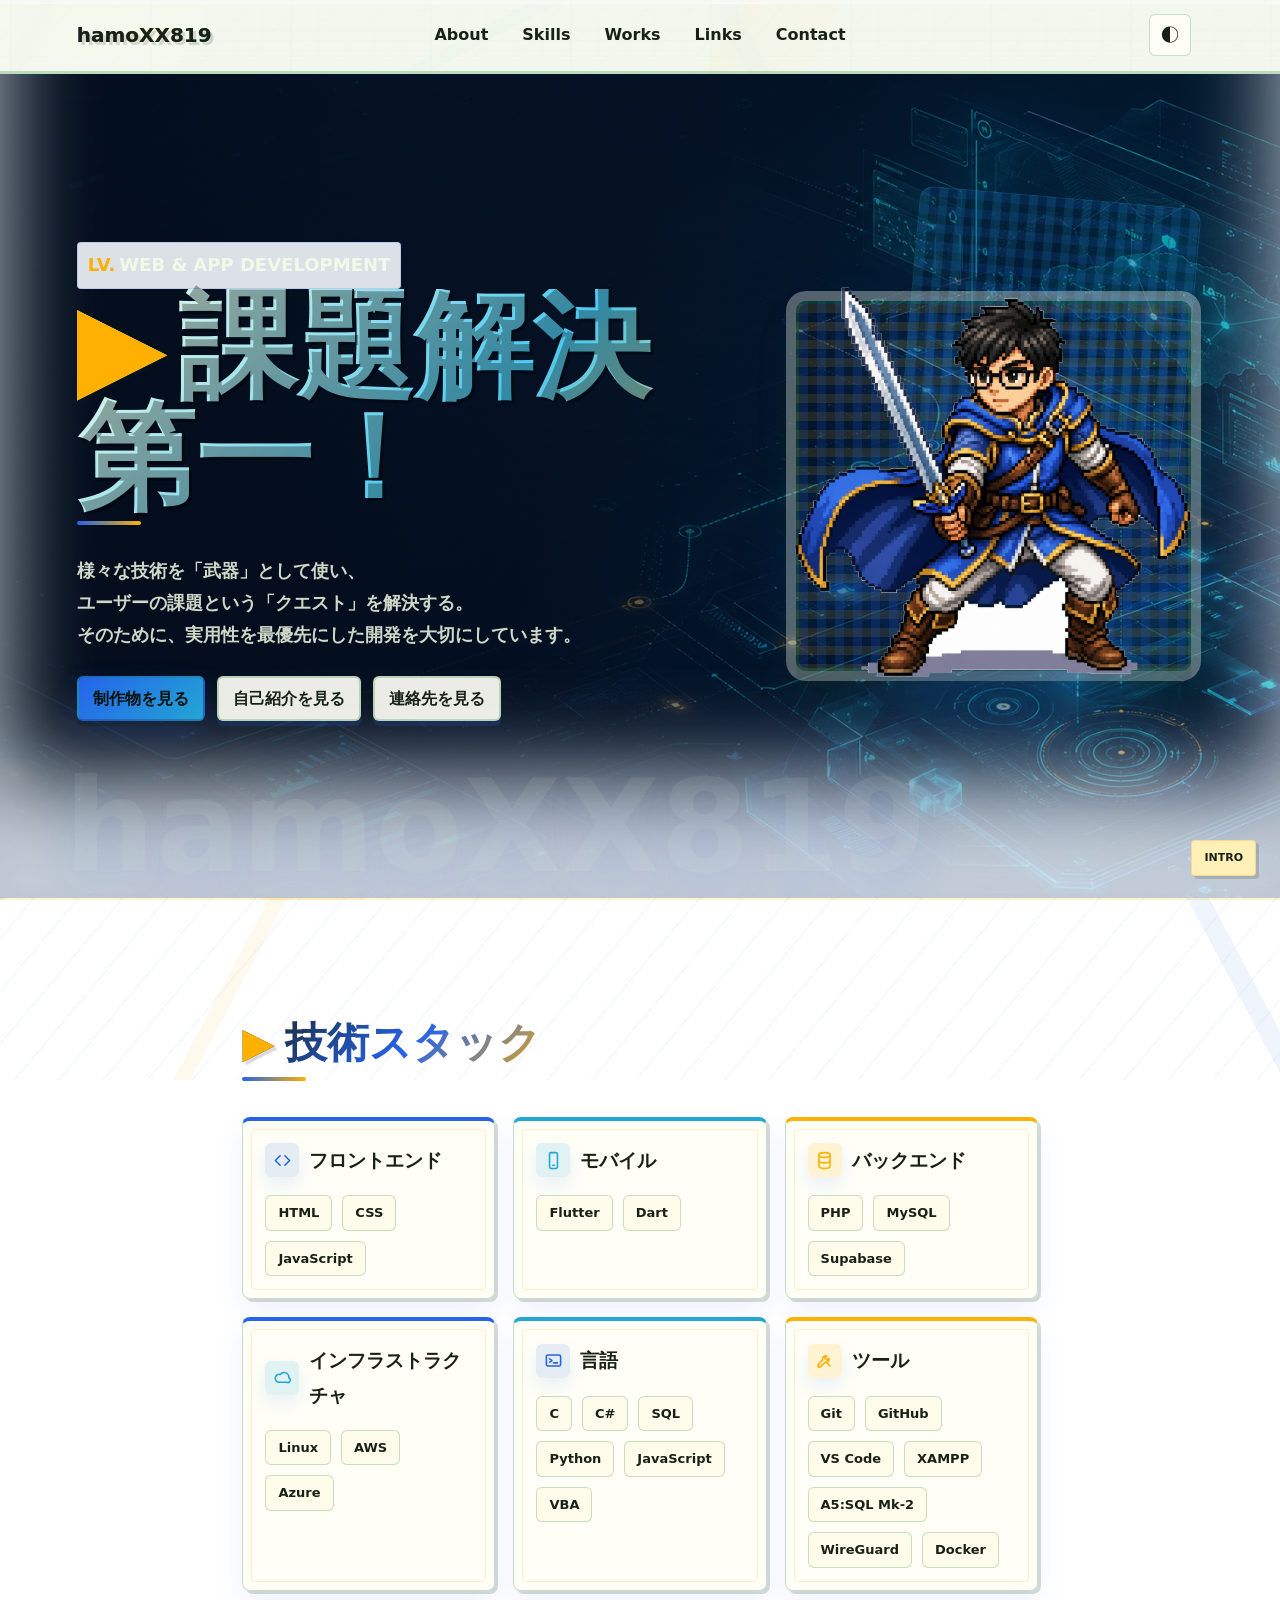
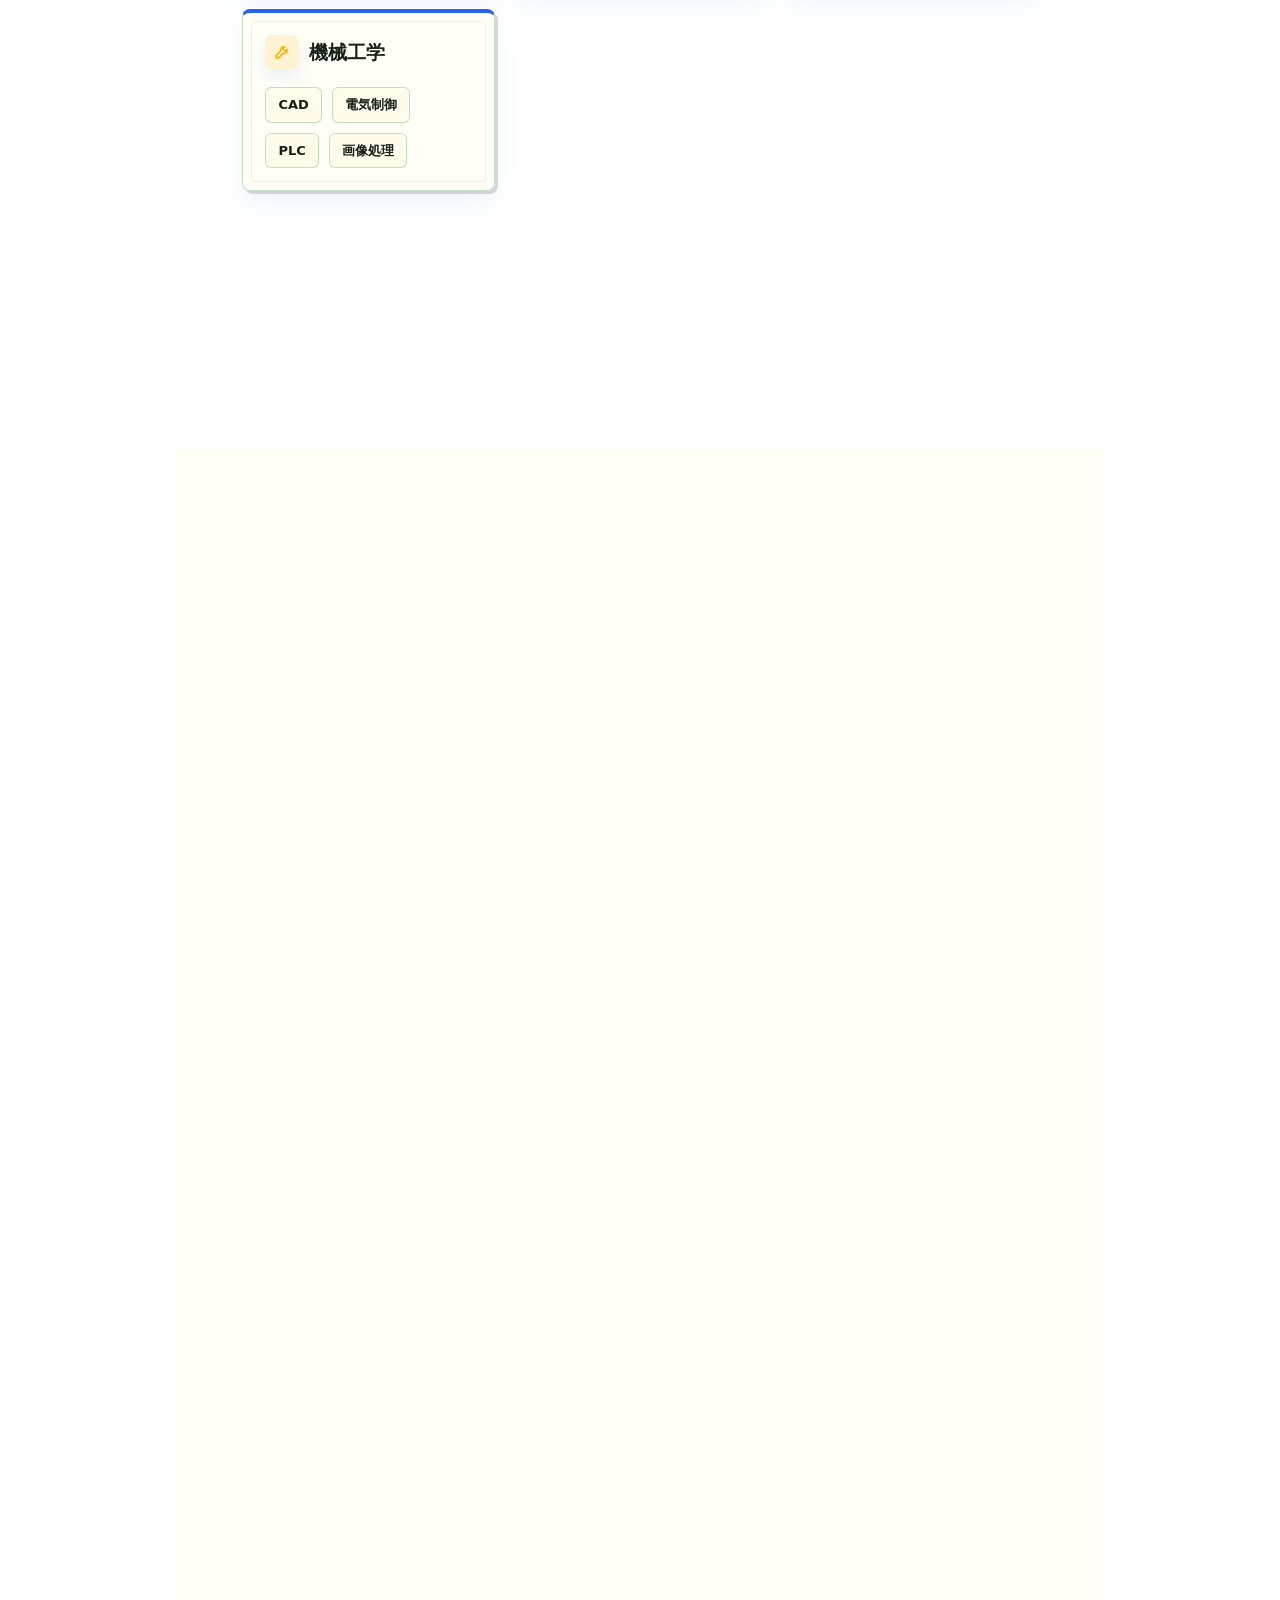
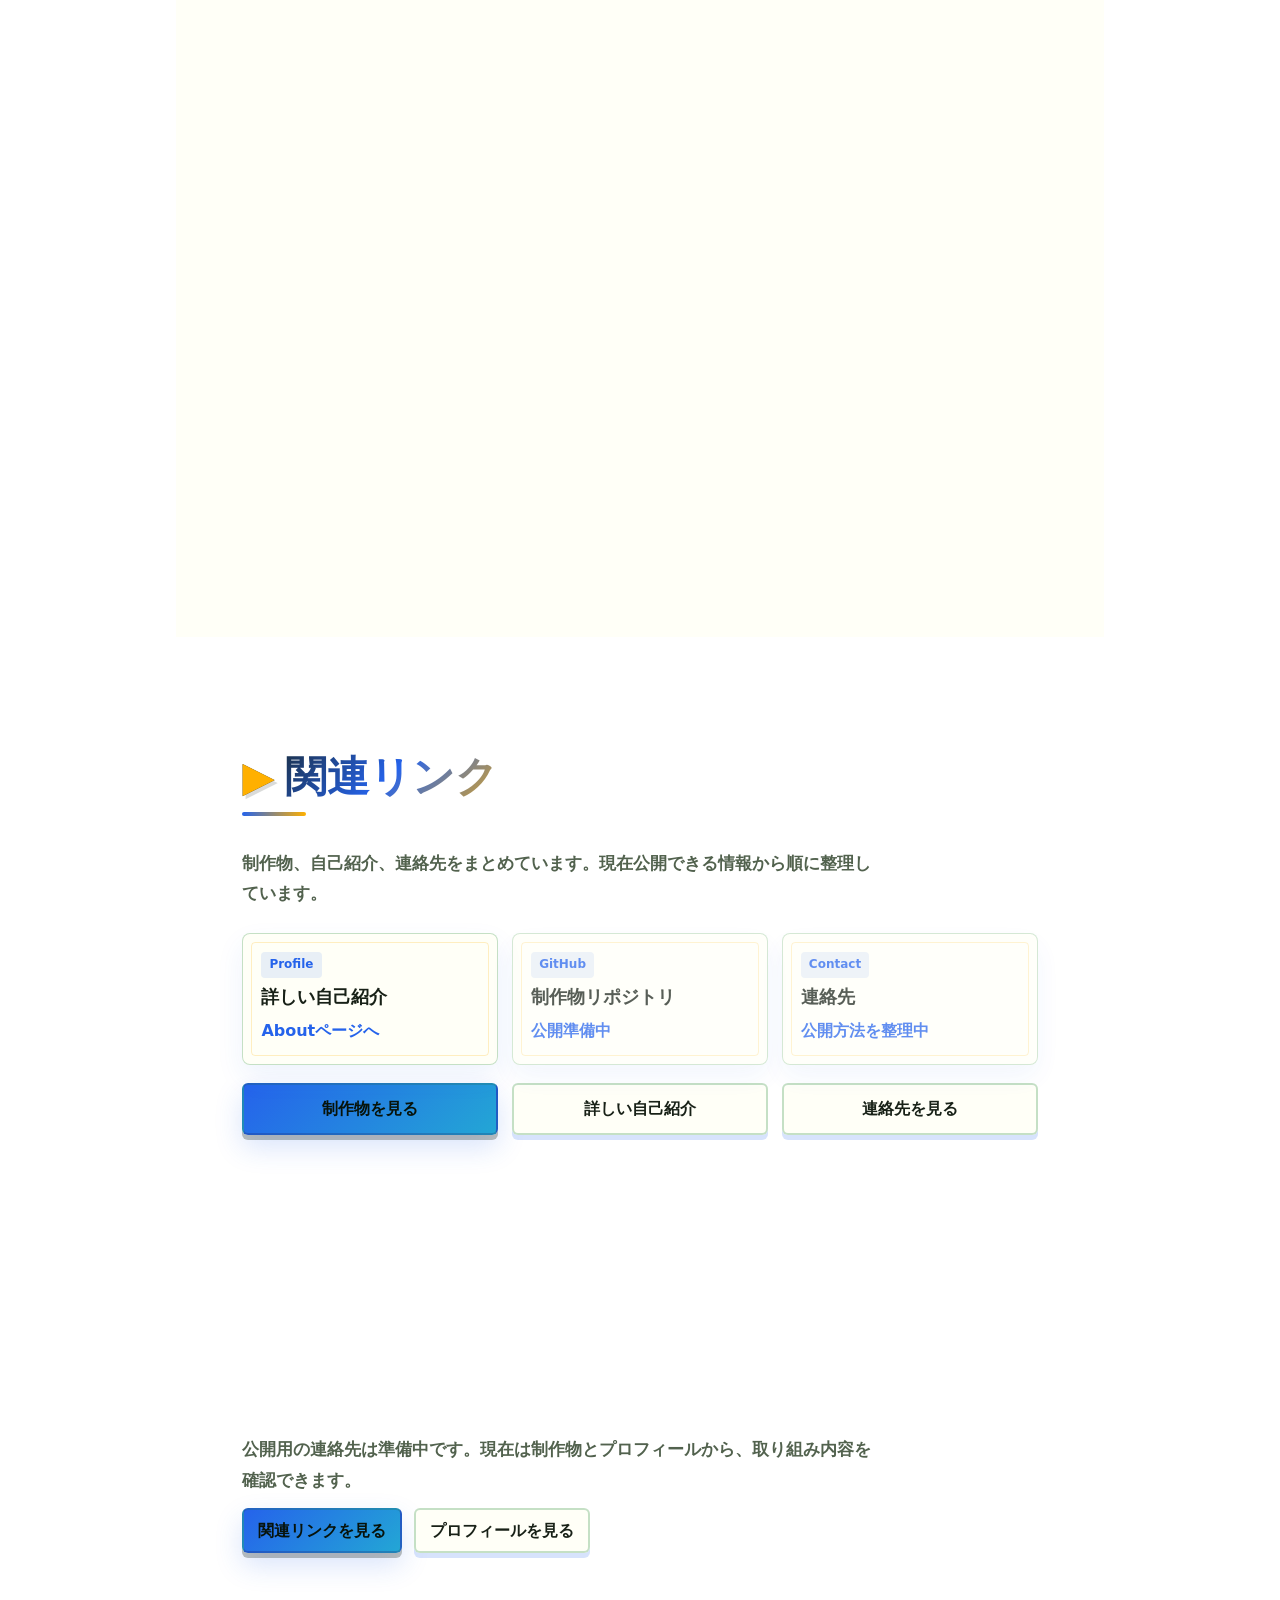
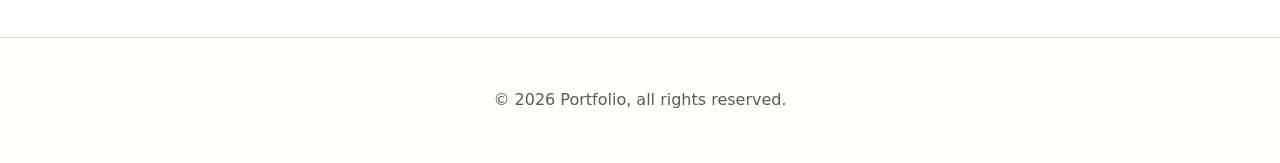
==== commit 911fd378: "ヒーロー背景生成とヒーローセクション部分を修正" ====
--- a/index.html
+++ b/index.html
@@ -42,6 +42,7 @@
   <meta name="theme-color" content="#f7fbff">
   <link rel="preload" href="style.css" as="style" onload="this.rel='stylesheet'">
   <noscript><link rel="stylesheet" href="style.css"></noscript>
+  <link rel="preload" href="images/hero-hud.png" as="image">
   <link rel="preload" href="script.js" as="script">
 
   <!-- Critical CSS: inline minimal styles for header/hero to reduce render-blocking -->
@@ -61,12 +62,15 @@
     .intro-splash{position:fixed;inset:0;z-index:100;display:grid;place-items:center;background:linear-gradient(rgba(37,99,235,.12) 1px,transparent 1px),linear-gradient(90deg,rgba(20,184,166,.1) 1px,transparent 1px),linear-gradient(118deg,rgba(255,255,255,.72) 0 12%,transparent 12% 42%,rgba(255,204,77,.2) 42% 48%,transparent 48%),linear-gradient(180deg,#eef6ff 0%,#dff8ed 48%,#fff4cf 100%);background-size:24px 24px,24px 24px,auto,auto}
     html[data-intro-seen="true"] .intro-splash{display:none}
     .intro-splash__title{font-size:clamp(34px,7vw,72px);font-weight:900;line-height:1.1;letter-spacing:0;color:#182117;text-shadow:3px 3px 0 rgba(24,33,23,.16)}
-    .hero{display:grid;grid-template-columns:1fr minmax(240px,0.8fr);gap:32px;align-items:center;padding:64px 8%}
-    .hero h2{font-size:clamp(36px,6vw,64px);font-weight:900;line-height:1.25;margin:0 0 12px;text-shadow:3px 3px 0 rgba(24,33,23,.16)}
+    .hero{position:relative;isolation:isolate;display:grid;grid-template-columns:minmax(0,1fr) minmax(260px,420px);gap:32px;align-items:center;max-width:none;min-height:calc(100vh - 76px);padding:72px max(24px,6%) 80px;overflow:hidden;background:linear-gradient(90deg,rgba(4,13,28,.9) 0%,rgba(4,13,28,.66) 42%,rgba(4,13,28,.28) 100%),url("images/hero-hud.png") center/cover no-repeat;color:#f5ffe8}
+    .hero .hero-stage{position:absolute;left:max(18px,5%);right:max(18px,5%);bottom:18px;z-index:-1;max-width:none;margin:0;color:rgba(245,255,232,.08);font-size:128px;font-weight:900;line-height:.82;overflow-wrap:anywhere}
+    .hero h2{font-size:118px;font-weight:900;line-height:.95;margin:0 0 18px;text-shadow:3px 3px 0 rgba(0,0,0,.32);background:linear-gradient(135deg,#f5ffe8 0%,#4cc9f0 58%,#ffd166 100%);-webkit-background-clip:text;background-clip:text;color:transparent}
+    .hero p{color:rgba(245,255,232,.84)}
     .hero-visual img{width:100%;height:auto;border-radius:16px}
     .scroll-progress{position:fixed;top:0;left:0;width:100%;height:4px}
-    @media(max-width:768px){.hero{grid-template-columns:1fr;gap:20px;padding:40px 6%}.hero-visual{max-width:360px;margin-inline:auto}}
-    @media(max-width:600px){.menu-toggle{display:flex}}
+    @media(max-width:1000px){.hero h2{font-size:86px}.hero .hero-stage{font-size:92px}}
+    @media(max-width:768px){.hero{grid-template-columns:1fr;gap:20px;padding:54px 6% 70px}.hero h2{font-size:68px}.hero-visual{max-width:360px;margin-inline:auto}.hero .hero-stage{font-size:72px}}
+    @media(max-width:600px){.menu-toggle{display:flex}.hero{min-height:auto;padding-top:46px}.hero h2{font-size:48px}.hero .hero-stage{font-size:48px}}
     @media(max-width:600px){header{display:flex}}
   </style>
 </head>
@@ -107,6 +111,7 @@
 
 <main>
   <section class="hero" data-scene="intro">
+    <p class="hero-stage" aria-hidden="true">hamoXX819</p>
     <div class="hero-copy">
       <p class="eyebrow">Web &amp; App Development</p>
       <h2>課題解決第一！</h2>
--- a/style.css
+++ b/style.css
@@ -554,11 +554,56 @@
 }
 
 .hero {
+  position: relative;
+  isolation: isolate;
   display: grid;
-  grid-template-columns: minmax(0, 1.3fr) minmax(240px, 0.8fr);
-  gap: 48px;
+  grid-template-columns: minmax(0, 1fr) minmax(260px, 420px);
+  gap: 52px;
   align-items: center;
+  max-width: none;
+  width: 100%;
   min-height: calc(100vh - var(--header-offset, 96px));
+  padding: 72px max(24px, 6%) 92px;
+  overflow: hidden;
+  color: #f5ffe8;
+  background:
+    linear-gradient(90deg, rgba(4, 13, 28, 0.9) 0%, rgba(4, 13, 28, 0.66) 42%, rgba(4, 13, 28, 0.28) 100%),
+    url("images/hero-hud.png") center / cover no-repeat;
+  box-shadow: inset 0 -120px 90px color-mix(in srgb, var(--bg) 82%, transparent);
+}
+
+.hero::after {
+  content: "";
+  position: absolute;
+  right: max(18px, 7%);
+  top: 15%;
+  z-index: -1;
+  width: 280px;
+  aspect-ratio: 1;
+  border: 1px solid color-mix(in srgb, var(--accent-2) 22%, transparent);
+  border-radius: 14px;
+  background:
+    linear-gradient(90deg, color-mix(in srgb, var(--accent-2) 14%, transparent) 50%, transparent 50%),
+    linear-gradient(color-mix(in srgb, var(--scene-main) 12%, transparent) 50%, transparent 50%);
+  background-size: 18px 18px;
+  transform: rotate(5deg);
+}
+
+.hero .hero-stage {
+  position: absolute;
+  left: max(18px, 5%);
+  right: max(18px, 5%);
+  bottom: 14px;
+  z-index: -1;
+  max-width: none;
+  margin: 0;
+  color: rgba(245, 255, 232, 0.08);
+  font-size: 160px;
+  font-weight: 900;
+  line-height: 0.82;
+  overflow-wrap: anywhere;
+  text-transform: none;
+  text-shadow: 0 20px 44px color-mix(in srgb, var(--scene-main) 10%, transparent);
 }
 
 .eyebrow {
@@ -591,18 +636,23 @@
 }
 
 .hero h2 {
-  font-size: clamp(36px, 6vw, 64px);
-  line-height: 1.25;
-  margin-bottom: 20px;
+  max-width: 760px;
+  font-size: 118px;
+  line-height: 0.95;
+  margin: 0 0 22px;
   letter-spacing: 0;
-  text-shadow: var(--pixel-shadow), 0 8px 24px color-mix(in srgb, var(--scene-main) 22%, transparent);
-  white-space: nowrap;
+  background: linear-gradient(135deg, #f5ffe8 0%, var(--accent-2) 58%, var(--accent) 100%);
+  -webkit-background-clip: text;
+  background-clip: text;
+  color: transparent;
+  text-shadow: 3px 3px 0 rgba(0, 0, 0, 0.32), 0 8px 24px color-mix(in srgb, var(--accent-2) 28%, transparent);
 }
 
 .hero p {
+  max-width: 680px;
   font-size: 18px;
   font-weight: 600;
-  color: var(--sub);
+  color: rgba(245, 255, 232, 0.84);
   margin-bottom: 0;
 }
 
@@ -634,12 +684,13 @@
   margin: 0;
   position: relative;
   justify-self: center;
+  width: min(100%, 420px);
 }
 
 .hero-visual::before {
   content: "";
   position: absolute;
-  inset: 11% 7% 8%;
+  inset: 7% 3% 5%;
   z-index: -1;
   border: 3px solid var(--border);
   border-radius: 10px;
@@ -647,7 +698,7 @@
     linear-gradient(90deg, color-mix(in srgb, var(--scene-main) 16%, transparent) 50%, transparent 50%),
     linear-gradient(color-mix(in srgb, var(--accent) 12%, transparent) 50%, transparent 50%);
   background-size: 18px 18px;
-  box-shadow: var(--shadow-soft);
+  box-shadow: var(--shadow-soft), 0 0 0 10px color-mix(in srgb, var(--card) 36%, transparent);
 }
 
 .hero-visual img {
@@ -657,7 +708,7 @@
   border-radius: 0;
   background: transparent;
   box-shadow: none;
-  filter: drop-shadow(0 24px 28px rgba(37, 99, 235, 0.16));
+  filter: drop-shadow(0 28px 34px rgba(37, 99, 235, 0.2));
 }
 
 html[data-theme="dark"] .hero-visual img {
@@ -1307,6 +1358,16 @@
   }
 }
 
+@media (max-width: 1100px) {
+  .hero h2 {
+    font-size: 88px;
+  }
+
+  .hero .hero-stage {
+    font-size: 118px;
+  }
+}
+
 /* Tablet Responsive (768px and below) */
 @media (max-width: 768px) {
   header {
@@ -1329,7 +1390,23 @@
 
   .hero {
     grid-template-columns: 1fr;
-    gap: 28px;
+    gap: 26px;
+    padding: 54px 6% 78px;
+  }
+
+  .hero::after {
+    right: -48px;
+    top: 34%;
+    width: 220px;
+  }
+
+  .hero .hero-stage {
+    font-size: 92px;
+  }
+
+  .hero h2 {
+    max-width: 620px;
+    font-size: 74px;
   }
 
   .hero-visual {
@@ -1453,10 +1530,24 @@
   .hero {
     min-height: auto;
     padding-top: 48px;
+    padding-bottom: 66px;
+  }
+
+  .hero::after {
+    width: 170px;
+    opacity: 0.7;
+  }
+
+  .hero .hero-stage {
+    left: 5%;
+    right: 5%;
+    bottom: 12px;
+    font-size: 50px;
   }
 
   .hero h2 {
-    font-size: 34px;
+    font-size: 50px;
+    line-height: 1;
   }
 
   .hero p {
--- a/style.css
+++ b/style.css
@@ -554,11 +554,56 @@
 }
 
 .hero {
+  position: relative;
+  isolation: isolate;
   display: grid;
-  grid-template-columns: minmax(0, 1.3fr) minmax(240px, 0.8fr);
-  gap: 48px;
+  grid-template-columns: minmax(0, 1fr) minmax(260px, 420px);
+  gap: 52px;
   align-items: center;
+  max-width: none;
+  width: 100%;
   min-height: calc(100vh - var(--header-offset, 96px));
+  padding: 72px max(24px, 6%) 92px;
+  overflow: hidden;
+  color: #f5ffe8;
+  background:
+    linear-gradient(90deg, rgba(4, 13, 28, 0.9) 0%, rgba(4, 13, 28, 0.66) 42%, rgba(4, 13, 28, 0.28) 100%),
+    url("images/hero-hud.png") center / cover no-repeat;
+  box-shadow: inset 0 -120px 90px color-mix(in srgb, var(--bg) 82%, transparent);
+}
+
+.hero::after {
+  content: "";
+  position: absolute;
+  right: max(18px, 7%);
+  top: 15%;
+  z-index: -1;
+  width: 280px;
+  aspect-ratio: 1;
+  border: 1px solid color-mix(in srgb, var(--accent-2) 22%, transparent);
+  border-radius: 14px;
+  background:
+    linear-gradient(90deg, color-mix(in srgb, var(--accent-2) 14%, transparent) 50%, transparent 50%),
+    linear-gradient(color-mix(in srgb, var(--scene-main) 12%, transparent) 50%, transparent 50%);
+  background-size: 18px 18px;
+  transform: rotate(5deg);
+}
+
+.hero .hero-stage {
+  position: absolute;
+  left: max(18px, 5%);
+  right: max(18px, 5%);
+  bottom: 14px;
+  z-index: -1;
+  max-width: none;
+  margin: 0;
+  color: rgba(245, 255, 232, 0.08);
+  font-size: 160px;
+  font-weight: 900;
+  line-height: 0.82;
+  overflow-wrap: anywhere;
+  text-transform: none;
+  text-shadow: 0 20px 44px color-mix(in srgb, var(--scene-main) 10%, transparent);
 }
 
 .eyebrow {
@@ -591,18 +636,23 @@
 }
 
 .hero h2 {
-  font-size: clamp(36px, 6vw, 64px);
-  line-height: 1.25;
-  margin-bottom: 20px;
+  max-width: 760px;
+  font-size: 118px;
+  line-height: 0.95;
+  margin: 0 0 22px;
   letter-spacing: 0;
-  text-shadow: var(--pixel-shadow), 0 8px 24px color-mix(in srgb, var(--scene-main) 22%, transparent);
-  white-space: nowrap;
+  background: linear-gradient(135deg, #f5ffe8 0%, var(--accent-2) 58%, var(--accent) 100%);
+  -webkit-background-clip: text;
+  background-clip: text;
+  color: transparent;
+  text-shadow: 3px 3px 0 rgba(0, 0, 0, 0.32), 0 8px 24px color-mix(in srgb, var(--accent-2) 28%, transparent);
 }
 
 .hero p {
+  max-width: 680px;
   font-size: 18px;
   font-weight: 600;
-  color: var(--sub);
+  color: rgba(245, 255, 232, 0.84);
   margin-bottom: 0;
 }
 
@@ -634,12 +684,13 @@
   margin: 0;
   position: relative;
   justify-self: center;
+  width: min(100%, 420px);
 }
 
 .hero-visual::before {
   content: "";
   position: absolute;
-  inset: 11% 7% 8%;
+  inset: 7% 3% 5%;
   z-index: -1;
   border: 3px solid var(--border);
   border-radius: 10px;
@@ -647,7 +698,7 @@
     linear-gradient(90deg, color-mix(in srgb, var(--scene-main) 16%, transparent) 50%, transparent 50%),
     linear-gradient(color-mix(in srgb, var(--accent) 12%, transparent) 50%, transparent 50%);
   background-size: 18px 18px;
-  box-shadow: var(--shadow-soft);
+  box-shadow: var(--shadow-soft), 0 0 0 10px color-mix(in srgb, var(--card) 36%, transparent);
 }
 
 .hero-visual img {
@@ -657,7 +708,7 @@
   border-radius: 0;
   background: transparent;
   box-shadow: none;
-  filter: drop-shadow(0 24px 28px rgba(37, 99, 235, 0.16));
+  filter: drop-shadow(0 28px 34px rgba(37, 99, 235, 0.2));
 }
 
 html[data-theme="dark"] .hero-visual img {
@@ -1307,6 +1358,16 @@
   }
 }
 
+@media (max-width: 1100px) {
+  .hero h2 {
+    font-size: 88px;
+  }
+
+  .hero .hero-stage {
+    font-size: 118px;
+  }
+}
+
 /* Tablet Responsive (768px and below) */
 @media (max-width: 768px) {
   header {
@@ -1329,7 +1390,23 @@
 
   .hero {
     grid-template-columns: 1fr;
-    gap: 28px;
+    gap: 26px;
+    padding: 54px 6% 78px;
+  }
+
+  .hero::after {
+    right: -48px;
+    top: 34%;
+    width: 220px;
+  }
+
+  .hero .hero-stage {
+    font-size: 92px;
+  }
+
+  .hero h2 {
+    max-width: 620px;
+    font-size: 74px;
   }
 
   .hero-visual {
@@ -1453,10 +1530,24 @@
   .hero {
     min-height: auto;
     padding-top: 48px;
+    padding-bottom: 66px;
+  }
+
+  .hero::after {
+    width: 170px;
+    opacity: 0.7;
+  }
+
+  .hero .hero-stage {
+    left: 5%;
+    right: 5%;
+    bottom: 12px;
+    font-size: 50px;
   }
 
   .hero h2 {
-    font-size: 34px;
+    font-size: 50px;
+    line-height: 1;
   }
 
   .hero p {
